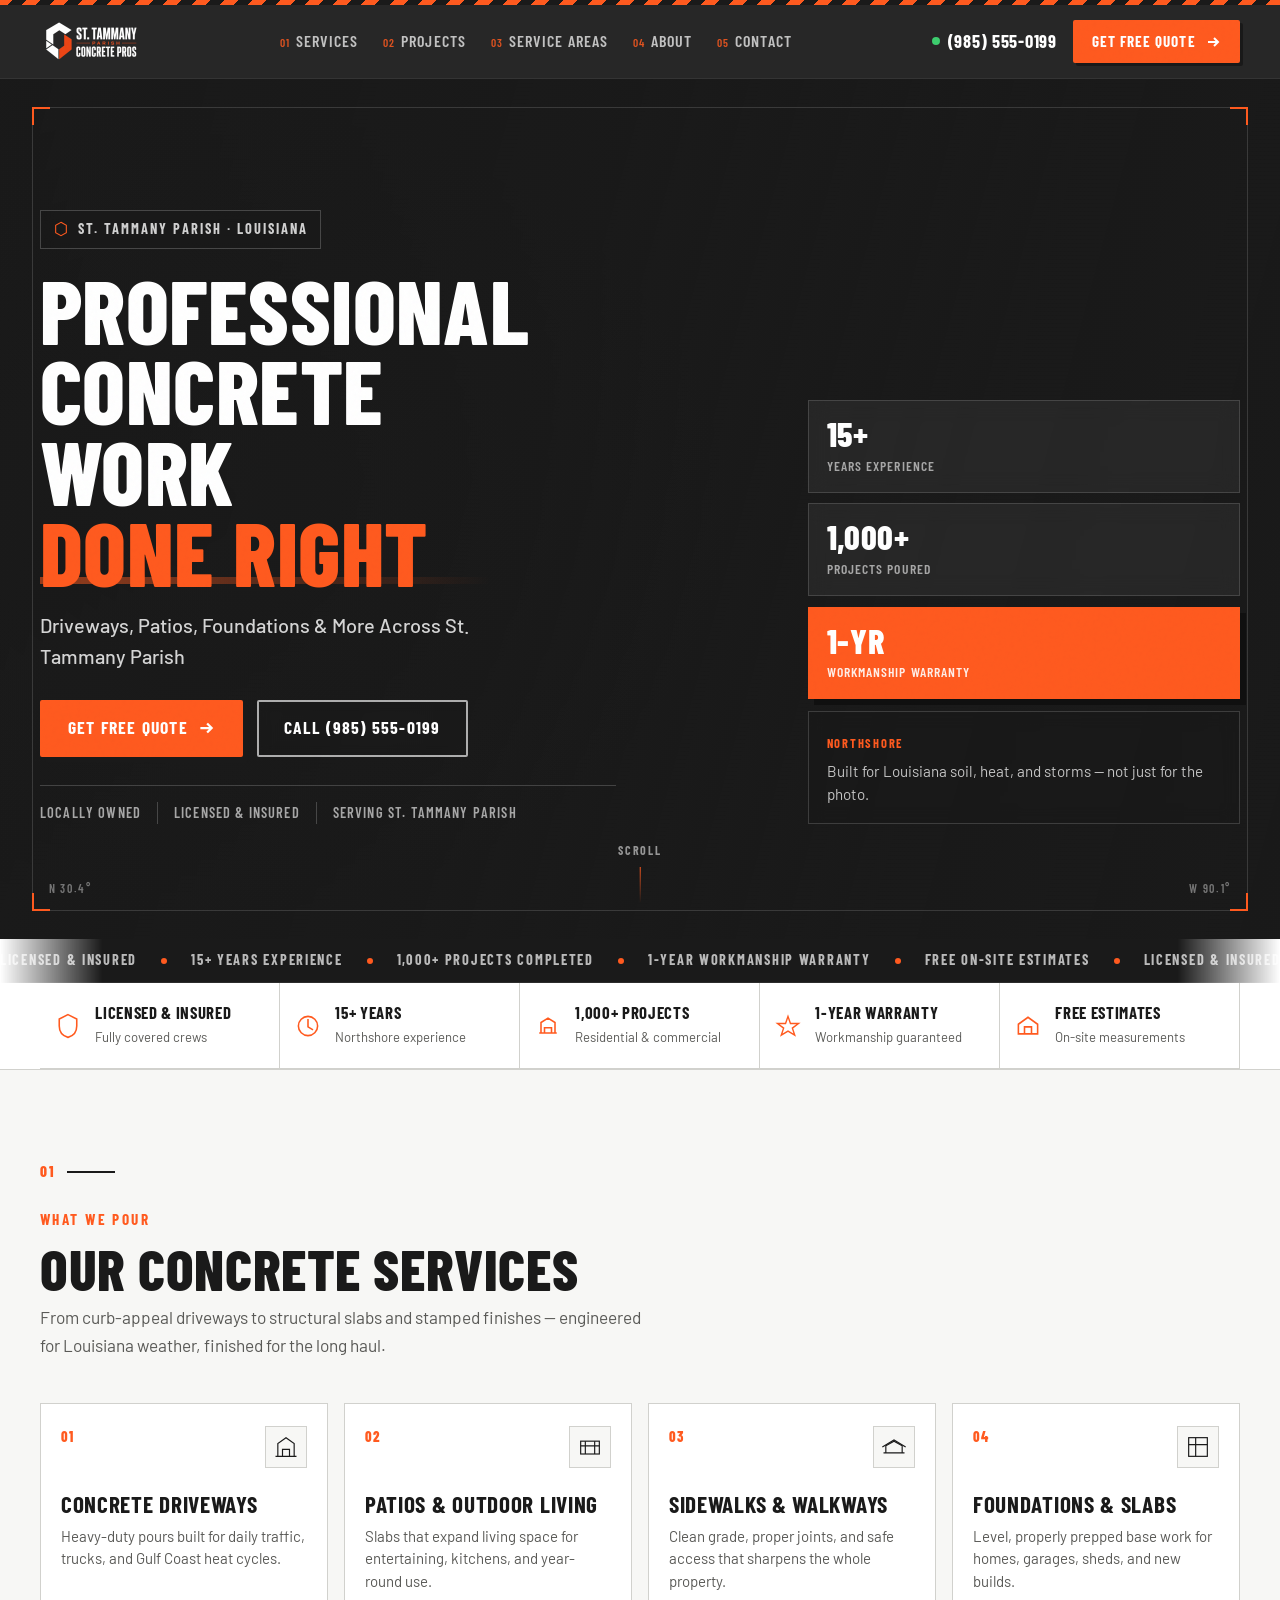
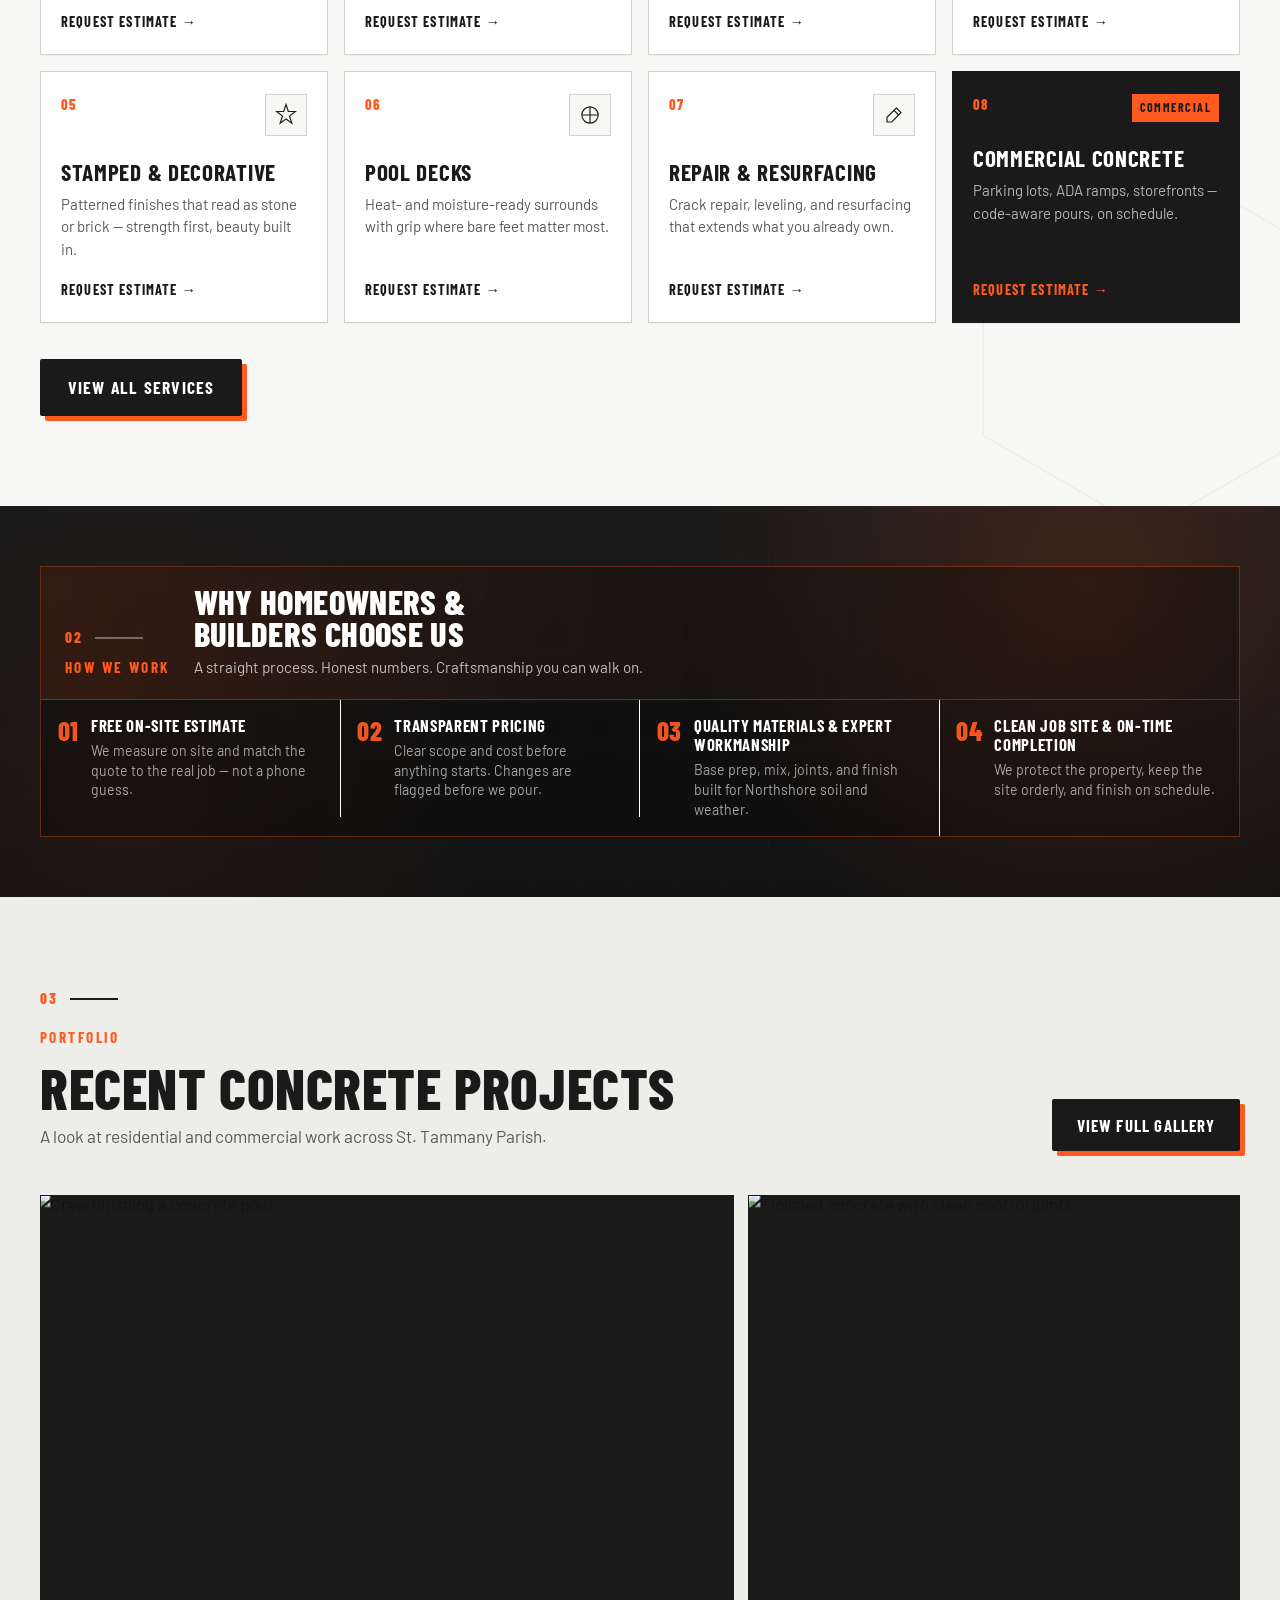
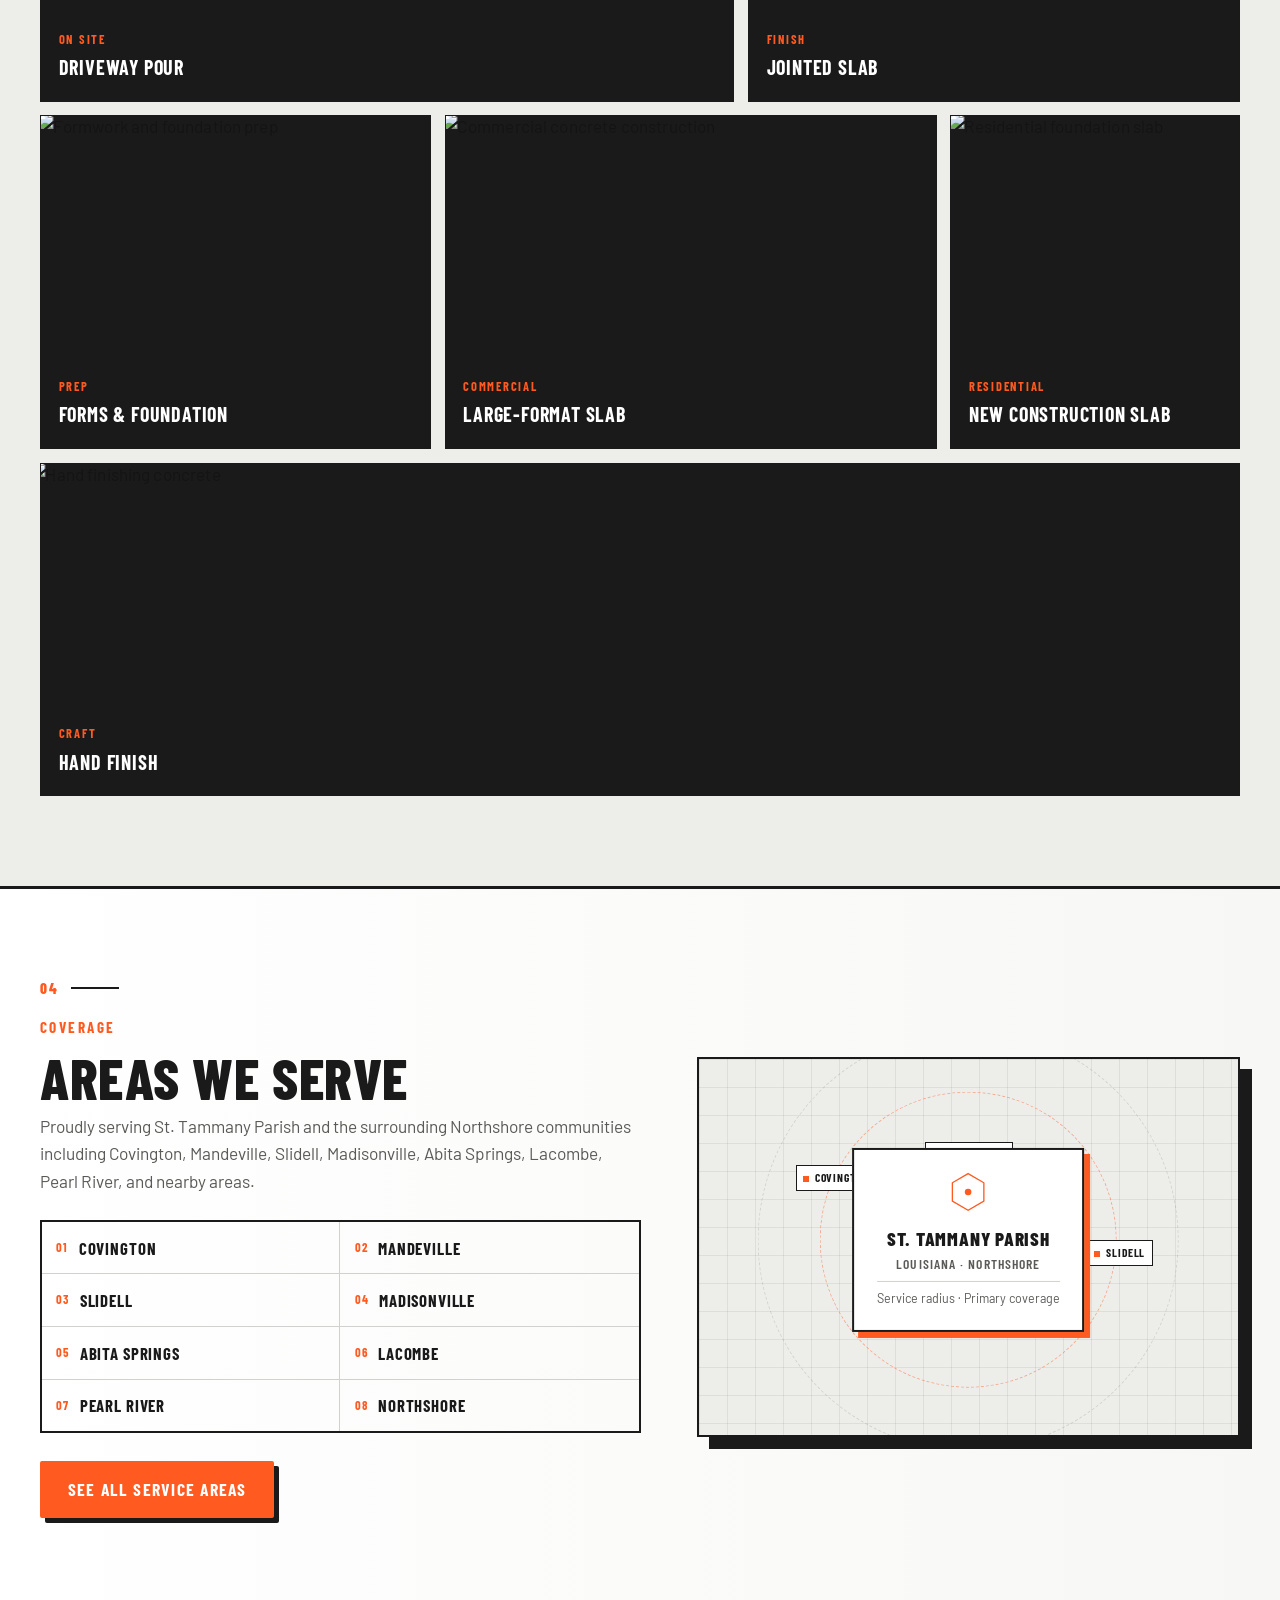
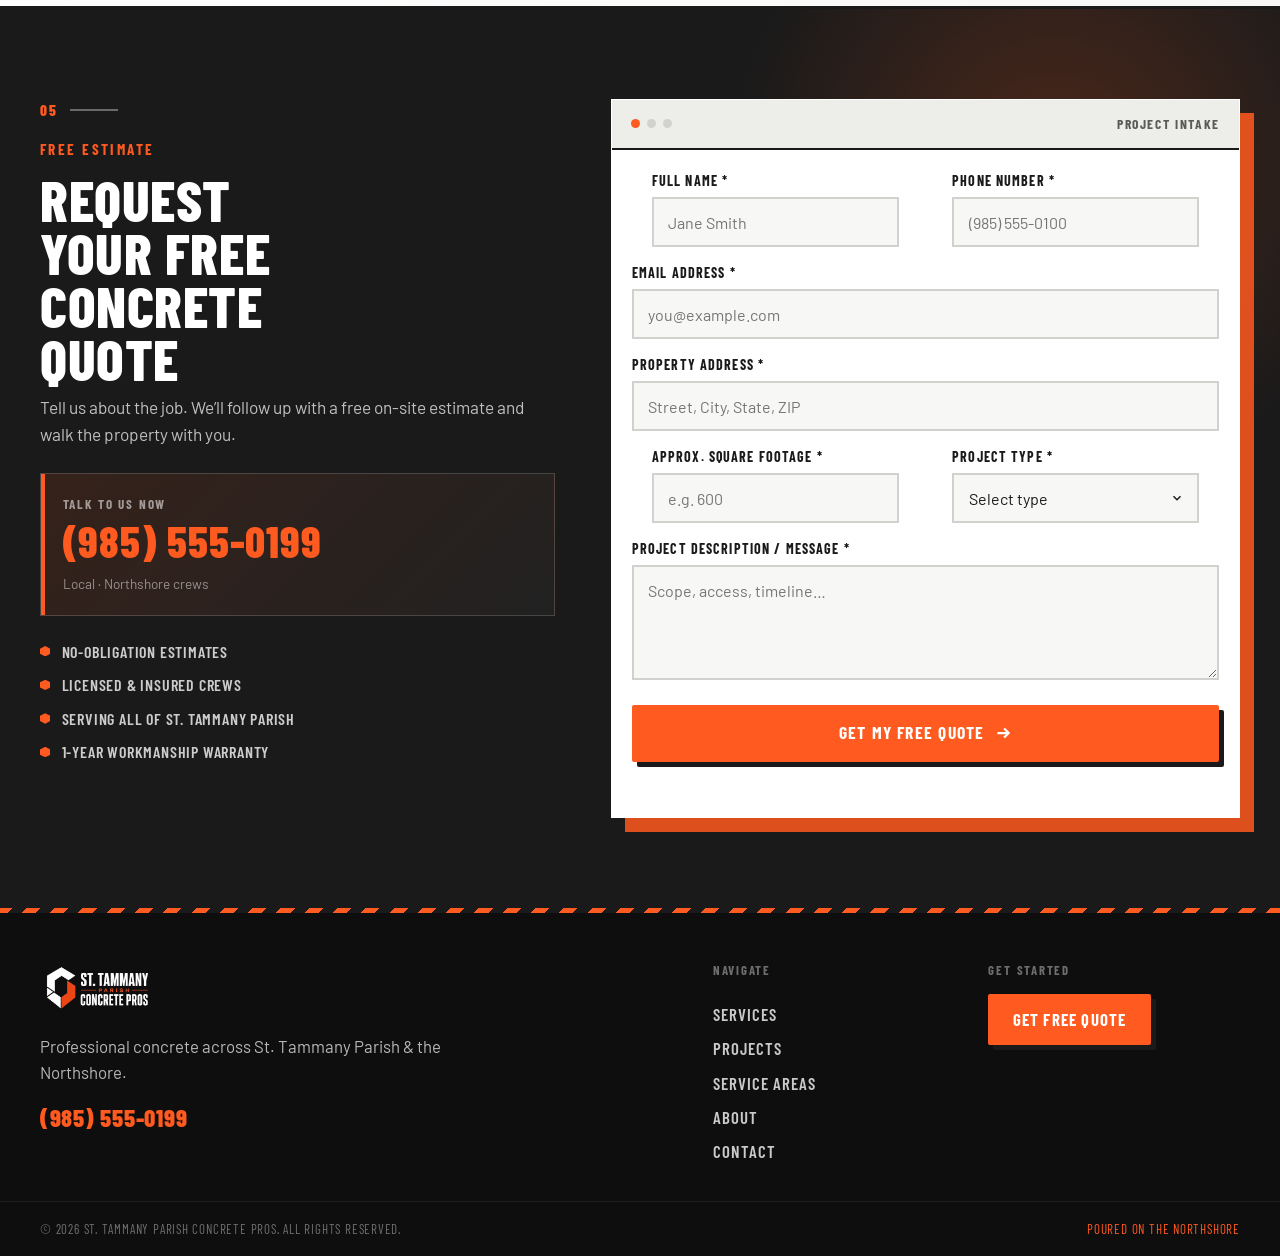
==== index.html @ 579135ff "Initial homepage for St. Tammany Parish Concrete Pros. Professional industrial contractor site with " ====
<!DOCTYPE html>
<html lang="en">
<head>
  <meta charset="UTF-8" />
  <meta name="viewport" content="width=device-width, initial-scale=1.0" />
  <meta name="description" content="St. Tammany Parish Concrete Pros — driveways, patios, foundations, stamped concrete & more across St. Tammany Parish and the Northshore." />
  <title>St. Tammany Parish Concrete Pros | Concrete Contractors</title>
  <link rel="icon" type="image/jpeg" href="assets/favicon.jpg" />
  <link rel="preconnect" href="https://fonts.googleapis.com" />
  <link rel="preconnect" href="https://fonts.gstatic.com" crossorigin />
  <link href="https://fonts.googleapis.com/css2?family=Barlow+Condensed:ital,wght@0,500;0,600;0,700;0,800;1,700&family=Barlow:ital,wght@0,400;0,500;0,600;0,700;1,400&display=swap" rel="stylesheet" />
  <link rel="stylesheet" href="css/styles.css" />
</head>
<body>
  <!-- grain + ambient -->
  <div class="noise" aria-hidden="true"></div>
  <div class="scroll-progress" id="scrollProgress" aria-hidden="true"></div>

  <header class="site-header" id="header">
    <div class="caution-bar" aria-hidden="true"></div>
    <div class="container header-inner">
      <a href="#top" class="logo" aria-label="St. Tammany Parish Concrete Pros — Home">
        <img src="assets/logo-header.png" alt="St. Tammany Parish Concrete Pros" class="logo-img" width="220" height="110" />
      </a>

      <nav class="nav-desktop" aria-label="Primary">
        <a href="#services"><i>01</i>Services</a>
        <a href="#projects"><i>02</i>Projects</a>
        <a href="#service-areas"><i>03</i>Service Areas</a>
        <a href="#about"><i>04</i>About</a>
        <a href="#quote"><i>05</i>Contact</a>
      </nav>

      <div class="header-cta">
        <a href="tel:+19855550199" class="header-phone">
          <span class="phone-ring" aria-hidden="true"></span>
          (985) 555-0199
        </a>
        <a href="#quote" class="btn btn-primary btn-header">
          <span>Get Free Quote</span>
          <svg width="16" height="16" viewBox="0 0 16 16" fill="none" aria-hidden="true"><path d="M3 8h10M9 4l4 4-4 4" stroke="currentColor" stroke-width="2"/></svg>
        </a>
      </div>

      <button class="nav-toggle" id="navToggle" aria-label="Open menu" aria-expanded="false" aria-controls="mobileNav">
        <span></span><span></span><span></span>
      </button>
    </div>

    <nav class="nav-mobile" id="mobileNav" aria-label="Mobile" hidden>
      <a href="#services"><i>01</i> Services</a>
      <a href="#projects"><i>02</i> Projects</a>
      <a href="#service-areas"><i>03</i> Service Areas</a>
      <a href="#about"><i>04</i> About</a>
      <a href="#quote"><i>05</i> Contact</a>
      <a href="tel:+19855550199" class="mobile-phone">(985) 555-0199</a>
      <a href="#quote" class="btn btn-primary">Get Free Quote</a>
    </nav>
  </header>

  <main id="top">
    <!-- ========== HERO ========== -->
    <section class="hero" id="hero">
      <div class="hero-bg" data-parallax>
        <video
          class="hero-video"
          autoplay
          muted
          loop
          playsinline
          preload="metadata"
          poster="https://images.unsplash.com/photo-1504307651254-35680f356dfd?auto=format&fit=crop&w=1600&q=70"
          aria-hidden="true"
        >
          <source src="resources/video/st-tammany-concrete-hero.mp4" type="video/mp4" />
        </video>
        <div class="hero-veil"></div>
        <div class="hero-scan" aria-hidden="true"></div>
      </div>

      <div class="hero-frame" aria-hidden="true">
        <span class="corner c-tl"></span>
        <span class="corner c-tr"></span>
        <span class="corner c-bl"></span>
        <span class="corner c-br"></span>
        <span class="coord coord-l">N 30.4°</span>
        <span class="coord coord-r">W 90.1°</span>
      </div>

      <div class="container hero-grid">
        <div class="hero-copy">
          <div class="hero-chip reveal">
            <svg class="hex-mini" viewBox="0 0 24 24" aria-hidden="true"><path d="M12 2l8 4.5v11L12 22l-8-4.5v-11L12 2z" fill="none" stroke="currentColor" stroke-width="1.6"/></svg>
            St. Tammany Parish · Louisiana
          </div>

          <h1 class="hero-title">
            <span class="line reveal" style="--d:0.05s">Professional</span>
            <span class="line reveal" style="--d:0.12s">Concrete Work</span>
            <span class="line accent reveal" style="--d:0.2s">Done Right</span>
          </h1>

          <p class="hero-sub reveal" style="--d:0.28s">
            Driveways, Patios, Foundations &amp; More Across St. Tammany Parish
          </p>

          <div class="hero-actions reveal" style="--d:0.34s">
            <a href="#quote" class="btn btn-primary btn-lg">
              <span>Get Free Quote</span>
              <svg width="18" height="18" viewBox="0 0 16 16" fill="none" aria-hidden="true"><path d="M3 8h10M9 4l4 4-4 4" stroke="currentColor" stroke-width="2"/></svg>
            </a>
            <a href="tel:+19855550199" class="btn btn-outline-light btn-lg">Call (985) 555-0199</a>
          </div>

          <ul class="hero-trust reveal" style="--d:0.4s">
            <li>Locally Owned</li>
            <li>Licensed &amp; Insured</li>
            <li>Serving St. Tammany Parish</li>
          </ul>
        </div>

        <aside class="hero-aside reveal" style="--d:0.25s">
          <div class="stat-stack">
            <div class="stat-card">
              <span class="stat-n" data-count="15">15+</span>
              <span class="stat-l">Years Experience</span>
            </div>
            <div class="stat-card">
              <span class="stat-n" data-count="1000">1,000+</span>
              <span class="stat-l">Projects Poured</span>
            </div>
            <div class="stat-card accent">
              <span class="stat-n">1-YR</span>
              <span class="stat-l">Workmanship Warranty</span>
            </div>
          </div>
          <div class="hero-plate">
            <span class="plate-tag">Northshore</span>
            <p>Built for Louisiana soil, heat, and storms — not just for the photo.</p>
          </div>
        </aside>
      </div>

      <a href="#services" class="hero-scroll" aria-label="Scroll to services">
        <span>Scroll</span>
        <i></i>
      </a>
    </section>

    <!-- ========== TRUST ========== -->
    <section class="trust-bar" aria-label="Trust signals">
      <div class="trust-marquee" aria-hidden="true">
        <div class="trust-track">
          <span>Licensed &amp; Insured</span>
          <span class="dot"></span>
          <span>15+ Years Experience</span>
          <span class="dot"></span>
          <span>1,000+ Projects Completed</span>
          <span class="dot"></span>
          <span>1-Year Workmanship Warranty</span>
          <span class="dot"></span>
          <span>Free On-Site Estimates</span>
          <span class="dot"></span>
          <span>Licensed &amp; Insured</span>
          <span class="dot"></span>
          <span>15+ Years Experience</span>
          <span class="dot"></span>
          <span>1,000+ Projects Completed</span>
          <span class="dot"></span>
          <span>1-Year Workmanship Warranty</span>
          <span class="dot"></span>
          <span>Free On-Site Estimates</span>
          <span class="dot"></span>
        </div>
      </div>
      <div class="container trust-grid">
        <div class="trust-cell">
          <svg viewBox="0 0 32 32" aria-hidden="true"><path d="M16 3l10 5v8c0 7-4.5 11.5-10 13C10.5 27.5 6 23 6 16V8l10-5z" fill="none" stroke="currentColor" stroke-width="1.8"/></svg>
          <div><b>Licensed &amp; Insured</b><span>Fully covered crews</span></div>
        </div>
        <div class="trust-cell">
          <svg viewBox="0 0 32 32" aria-hidden="true"><circle cx="16" cy="16" r="11" fill="none" stroke="currentColor" stroke-width="1.8"/><path d="M16 9v8l5 3" fill="none" stroke="currentColor" stroke-width="1.8" stroke-linecap="square"/></svg>
          <div><b>15+ Years</b><span>Northshore experience</span></div>
        </div>
        <div class="trust-cell">
          <svg viewBox="0 0 32 32" aria-hidden="true"><path d="M6 24h20M8 24V12l8-5 8 5v12M12 24v-6h8v6" fill="none" stroke="currentColor" stroke-width="1.8"/></svg>
          <div><b>1,000+ Projects</b><span>Residential &amp; commercial</span></div>
        </div>
        <div class="trust-cell">
          <svg viewBox="0 0 32 32" aria-hidden="true"><path d="M16 5l2.8 8.2H28l-7 5.2 2.7 8.1L16 21.8 8.3 26.5l2.7-8.1-7-5.2h9.2L16 5z" fill="none" stroke="currentColor" stroke-width="1.6"/></svg>
          <div><b>1-Year Warranty</b><span>Workmanship guaranteed</span></div>
        </div>
        <div class="trust-cell">
          <svg viewBox="0 0 32 32" aria-hidden="true"><path d="M5 14l11-8 11 8v11H5V14z" fill="none" stroke="currentColor" stroke-width="1.8"/><path d="M12 25v-8h8v8" fill="none" stroke="currentColor" stroke-width="1.8"/></svg>
          <div><b>Free Estimates</b><span>On-site measurements</span></div>
        </div>
      </div>
    </section>

    <!-- ========== SERVICES ========== -->
    <section class="section services" id="services">
      <div class="container">
        <div class="sec-head">
          <div class="sec-index" aria-hidden="true">
            <span>01</span>
            <i></i>
          </div>
          <div class="sec-head-copy">
            <p class="eyebrow">What we pour</p>
            <h2 class="display">Our Concrete Services</h2>
            <p class="lede">From curb-appeal driveways to structural slabs and stamped finishes — engineered for Louisiana weather, finished for the long haul.</p>
          </div>
        </div>

        <div class="services-stage">
          <article class="svc-card tilt" data-tilt>
            <div class="svc-face">
              <div class="svc-top">
                <span class="svc-no">01</span>
                <span class="svc-glyph" aria-hidden="true">
                  <svg viewBox="0 0 48 48"><path d="M6 40h36M10 40V18l14-10 14 10v22M18 40V28h12v12" fill="none" stroke="currentColor" stroke-width="2"/></svg>
                </span>
              </div>
              <h3>Concrete Driveways</h3>
              <p>Heavy-duty pours built for daily traffic, trucks, and Gulf Coast heat cycles.</p>
              <span class="svc-link">Request estimate →</span>
            </div>
          </article>

          <article class="svc-card tilt" data-tilt>
            <div class="svc-face">
              <div class="svc-top">
                <span class="svc-no">02</span>
                <span class="svc-glyph" aria-hidden="true">
                  <svg viewBox="0 0 48 48"><rect x="8" y="14" width="32" height="22" fill="none" stroke="currentColor" stroke-width="2"/><path d="M8 22h32M16 14v22M32 14v22" fill="none" stroke="currentColor" stroke-width="2"/></svg>
                </span>
              </div>
              <h3>Patios &amp; Outdoor Living</h3>
              <p>Slabs that expand living space for entertaining, kitchens, and year-round use.</p>
              <span class="svc-link">Request estimate →</span>
            </div>
          </article>

          <article class="svc-card tilt" data-tilt>
            <div class="svc-face">
              <div class="svc-top">
                <span class="svc-no">03</span>
                <span class="svc-glyph" aria-hidden="true">
                  <svg viewBox="0 0 48 48"><path d="M6 34h36M10 34V22l14-8 14 8v12" fill="none" stroke="currentColor" stroke-width="2"/><path d="M4 24l20-12 20 12" fill="none" stroke="currentColor" stroke-width="2"/></svg>
                </span>
              </div>
              <h3>Sidewalks &amp; Walkways</h3>
              <p>Clean grade, proper joints, and safe access that sharpens the whole property.</p>
              <span class="svc-link">Request estimate →</span>
            </div>
          </article>

          <article class="svc-card tilt" data-tilt>
            <div class="svc-face">
              <div class="svc-top">
                <span class="svc-no">04</span>
                <span class="svc-glyph" aria-hidden="true">
                  <svg viewBox="0 0 48 48"><rect x="8" y="8" width="32" height="32" fill="none" stroke="currentColor" stroke-width="2"/><path d="M8 20h32M20 8v32" fill="none" stroke="currentColor" stroke-width="2"/></svg>
                </span>
              </div>
              <h3>Foundations &amp; Slabs</h3>
              <p>Level, properly prepped base work for homes, garages, sheds, and new builds.</p>
              <span class="svc-link">Request estimate →</span>
            </div>
          </article>

          <article class="svc-card tilt" data-tilt>
            <div class="svc-face">
              <div class="svc-top">
                <span class="svc-no">05</span>
                <span class="svc-glyph" aria-hidden="true">
                  <svg viewBox="0 0 48 48"><path d="M24 6l4 12h12l-10 8 4 12-10-7-10 7 4-12-10-8h12l4-12z" fill="none" stroke="currentColor" stroke-width="2"/></svg>
                </span>
              </div>
              <h3>Stamped &amp; Decorative</h3>
              <p>Patterned finishes that read as stone or brick — strength first, beauty built in.</p>
              <span class="svc-link">Request estimate →</span>
            </div>
          </article>

          <article class="svc-card tilt" data-tilt>
            <div class="svc-face">
              <div class="svc-top">
                <span class="svc-no">06</span>
                <span class="svc-glyph" aria-hidden="true">
                  <svg viewBox="0 0 48 48"><circle cx="24" cy="24" r="14" fill="none" stroke="currentColor" stroke-width="2"/><path d="M24 10v28M10 24h28" fill="none" stroke="currentColor" stroke-width="2"/></svg>
                </span>
              </div>
              <h3>Pool Decks</h3>
              <p>Heat- and moisture-ready surrounds with grip where bare feet matter most.</p>
              <span class="svc-link">Request estimate →</span>
            </div>
          </article>

          <article class="svc-card tilt" data-tilt>
            <div class="svc-face">
              <div class="svc-top">
                <span class="svc-no">07</span>
                <span class="svc-glyph" aria-hidden="true">
                  <svg viewBox="0 0 48 48"><path d="M28 12l8 8-16 16H12V28L28 12z" fill="none" stroke="currentColor" stroke-width="2"/><path d="M24 16l8 8" fill="none" stroke="currentColor" stroke-width="2"/></svg>
                </span>
              </div>
              <h3>Repair &amp; Resurfacing</h3>
              <p>Crack repair, leveling, and resurfacing that extends what you already own.</p>
              <span class="svc-link">Request estimate →</span>
            </div>
          </article>

          <article class="svc-card tilt featured" data-tilt>
            <div class="svc-face">
              <div class="svc-top">
                <span class="svc-no">08</span>
                <span class="svc-badge">Commercial</span>
              </div>
              <h3>Commercial Concrete</h3>
              <p>Parking lots, ADA ramps, storefronts — code-aware pours, on schedule.</p>
              <span class="svc-link">Request estimate →</span>
            </div>
          </article>
        </div>

        <div class="sec-cta">
          <a href="#quote" class="btn btn-dark btn-lg">View All Services</a>
        </div>
      </div>

      <div class="services-deco" aria-hidden="true">
        <svg class="hex-field" viewBox="0 0 200 200"><path d="M100 10l78 45v90l-78 45-78-45V55L100 10z" fill="none" stroke="currentColor" stroke-width="0.6"/></svg>
      </div>
    </section>

    <!-- ========== PROCESS ========== -->
    <section class="section process" id="about">
      <div class="process-bg" aria-hidden="true"></div>
      <div class="container">
        <div class="process-board">
          <header class="process-heading">
            <div class="process-heading-meta">
              <span class="sec-index on-dark" aria-hidden="true"><span>02</span><i></i></span>
              <p class="eyebrow">How we work</p>
            </div>
            <div class="process-heading-copy">
              <h2 class="display">Why Homeowners &amp; Builders Choose Us</h2>
              <p class="lede on-dark">A straight process. Honest numbers. Craftsmanship you can walk on.</p>
            </div>
          </header>

          <div class="process-stage">
            <article class="step depth" data-step="01">
              <div class="step-panel">
                <span class="step-no">01</span>
                <div class="step-body">
                  <h3>Free On-Site Estimate</h3>
                  <p>We measure on site and match the quote to the real job — not a phone guess.</p>
                </div>
              </div>
            </article>

            <article class="step depth" data-step="02">
              <div class="step-panel">
                <span class="step-no">02</span>
                <div class="step-body">
                  <h3>Transparent Pricing</h3>
                  <p>Clear scope and cost before anything starts. Changes are flagged before we pour.</p>
                </div>
              </div>
            </article>

            <article class="step depth" data-step="03">
              <div class="step-panel">
                <span class="step-no">03</span>
                <div class="step-body">
                  <h3>Quality Materials &amp; Expert Workmanship</h3>
                  <p>Base prep, mix, joints, and finish built for Northshore soil and weather.</p>
                </div>
              </div>
            </article>

            <article class="step depth" data-step="04">
              <div class="step-panel">
                <span class="step-no">04</span>
                <div class="step-body">
                  <h3>Clean Job Site &amp; On-Time Completion</h3>
                  <p>We protect the property, keep the site orderly, and finish on schedule.</p>
                </div>
              </div>
            </article>
          </div>
        </div>
      </div>
    </section>

    <!-- ========== PROJECTS ========== -->
    <section class="section projects" id="projects">
      <div class="container">
        <div class="sec-head split">
          <div class="sec-head-left">
            <div class="sec-index" aria-hidden="true">
              <span>03</span>
              <i></i>
            </div>
            <div class="sec-head-copy">
              <p class="eyebrow">Portfolio</p>
              <h2 class="display">Recent Concrete Projects</h2>
              <p class="lede">A look at residential and commercial work across St. Tammany Parish.</p>
            </div>
          </div>
          <a href="#quote" class="btn btn-dark">View Full Gallery</a>
        </div>

        <div class="mosaic">
          <figure class="shot shot-a reveal-shot">
            <img src="https://images.unsplash.com/photo-1504307651254-35680f356dfd?auto=format&fit=crop&w=1200&q=80" alt="Crew finishing a concrete pour" width="1200" height="900" loading="lazy" />
            <figcaption>
              <span class="shot-tag">On site</span>
              <strong>Driveway pour</strong>
            </figcaption>
            <span class="shot-frame" aria-hidden="true"></span>
          </figure>

          <figure class="shot shot-b reveal-shot">
            <img src="https://images.unsplash.com/photo-1621905251189-08b45d6a269e?auto=format&fit=crop&w=900&q=80" alt="Finished concrete with clean control joints" width="900" height="1100" loading="lazy" />
            <figcaption>
              <span class="shot-tag">Finish</span>
              <strong>Jointed slab</strong>
            </figcaption>
            <span class="shot-frame" aria-hidden="true"></span>
          </figure>

          <figure class="shot shot-c reveal-shot">
            <img src="https://images.unsplash.com/photo-1581094794329-c8112a89af12?auto=format&fit=crop&w=900&q=80" alt="Formwork and foundation prep" width="900" height="700" loading="lazy" />
            <figcaption>
              <span class="shot-tag">Prep</span>
              <strong>Forms &amp; foundation</strong>
            </figcaption>
            <span class="shot-frame" aria-hidden="true"></span>
          </figure>

          <figure class="shot shot-d reveal-shot">
            <img src="https://images.unsplash.com/photo-1541888946425-d81bb19240f5?auto=format&fit=crop&w=1200&q=80" alt="Commercial concrete construction" width="1200" height="800" loading="lazy" />
            <figcaption>
              <span class="shot-tag">Commercial</span>
              <strong>Large-format slab</strong>
            </figcaption>
            <span class="shot-frame" aria-hidden="true"></span>
          </figure>

          <figure class="shot shot-e reveal-shot">
            <img src="https://images.unsplash.com/photo-1503387762-592deb58ef4e?auto=format&fit=crop&w=900&q=80" alt="Residential foundation slab" width="900" height="700" loading="lazy" />
            <figcaption>
              <span class="shot-tag">Residential</span>
              <strong>New construction slab</strong>
            </figcaption>
            <span class="shot-frame" aria-hidden="true"></span>
          </figure>

          <figure class="shot shot-f reveal-shot">
            <img src="https://images.unsplash.com/photo-1589939705384-5185137a7f0f?auto=format&fit=crop&w=900&q=80" alt="Hand finishing concrete" width="900" height="700" loading="lazy" />
            <figcaption>
              <span class="shot-tag">Craft</span>
              <strong>Hand finish</strong>
            </figcaption>
            <span class="shot-frame" aria-hidden="true"></span>
          </figure>
        </div>
      </div>
    </section>

    <!-- ========== AREAS ========== -->
    <section class="section service-areas" id="service-areas">
      <div class="areas-shell">
        <div class="container areas-layout">
          <div class="areas-copy">
            <div class="sec-index" aria-hidden="true">
              <span>04</span>
              <i></i>
            </div>
            <p class="eyebrow">Coverage</p>
            <h2 class="display">Areas We Serve</h2>
            <p class="lede">
              Proudly serving St. Tammany Parish and the surrounding Northshore communities including
              Covington, Mandeville, Slidell, Madisonville, Abita Springs, Lacombe, Pearl River, and nearby areas.
            </p>

            <ul class="city-grid">
              <li><span>01</span>Covington</li>
              <li><span>02</span>Mandeville</li>
              <li><span>03</span>Slidell</li>
              <li><span>04</span>Madisonville</li>
              <li><span>05</span>Abita Springs</li>
              <li><span>06</span>Lacombe</li>
              <li><span>07</span>Pearl River</li>
              <li><span>08</span>Northshore</li>
            </ul>

            <a href="#quote" class="btn btn-primary btn-lg">See All Service Areas</a>
          </div>

          <div class="areas-map" role="img" aria-label="Map placeholder for St. Tammany Parish service area">
            <div class="map-plate">
              <div class="map-gridlines" aria-hidden="true"></div>
              <div class="map-ring" aria-hidden="true"></div>
              <div class="map-ring r2" aria-hidden="true"></div>
              <div class="map-core">
                <svg class="map-hex" viewBox="0 0 64 64" aria-hidden="true">
                  <path d="M32 4l24 14v28L32 60 8 46V18L32 4z" fill="none" stroke="currentColor" stroke-width="2"/>
                  <circle cx="32" cy="32" r="5" fill="currentColor"/>
                </svg>
                <p class="map-title">St. Tammany Parish</p>
                <p class="map-sub">Louisiana · Northshore</p>
                <p class="map-meta">Service radius · Primary coverage</p>
              </div>
              <div class="map-tags" aria-hidden="true">
                <span style="--x:18%;--y:28%">Covington</span>
                <span style="--x:42%;--y:22%">Mandeville</span>
                <span style="--x:72%;--y:48%">Slidell</span>
                <span style="--x:30%;--y:62%">Madisonville</span>
              </div>
            </div>
          </div>
        </div>
      </div>
    </section>

    <!-- ========== QUOTE ========== -->
    <section class="section quote" id="quote" aria-labelledby="quote-heading">
      <div class="quote-glow" aria-hidden="true"></div>
      <div class="container quote-layout">
        <div class="quote-copy">
          <div class="sec-index on-dark" aria-hidden="true">
            <span>05</span>
            <i></i>
          </div>
          <p class="eyebrow">Free estimate</p>
          <h2 class="display" id="quote-heading">Request Your Free Concrete Quote</h2>
          <p class="lede on-dark">Tell us about the job. We’ll follow up with a free on-site estimate and walk the property with you.</p>

          <a href="tel:+19855550199" class="call-slab">
            <span class="call-label">Talk to us now</span>
            <span class="call-num">(985) 555-0199</span>
            <span class="call-hint">Local · Northshore crews</span>
          </a>

          <ul class="check-list">
            <li>No-obligation estimates</li>
            <li>Licensed &amp; insured crews</li>
            <li>Serving all of St. Tammany Parish</li>
            <li>1-year workmanship warranty</li>
          </ul>
        </div>

        <form class="quote-form tilt" id="quoteForm" data-tilt novalidate>
          <div class="form-chrome">
            <span class="chrome-dot"></span>
            <span class="chrome-dot"></span>
            <span class="chrome-dot"></span>
            <span class="chrome-title">Project intake</span>
          </div>

          <div class="fields-2">
            <label class="field">
              <span>Full Name *</span>
              <input type="text" name="fullName" id="fullName" autocomplete="name" required placeholder="Jane Smith" />
            </label>
            <label class="field">
              <span>Phone Number *</span>
              <input type="tel" name="phone" id="phone" autocomplete="tel" required placeholder="(985) 555-0100" />
            </label>
          </div>

          <label class="field">
            <span>Email Address *</span>
            <input type="email" name="email" id="email" autocomplete="email" required placeholder="you@example.com" />
          </label>

          <label class="field">
            <span>Property Address *</span>
            <input type="text" name="address" id="address" autocomplete="street-address" required placeholder="Street, City, State, ZIP" />
          </label>

          <div class="fields-2">
            <label class="field">
              <span>Approx. Square Footage *</span>
              <input type="text" name="sqft" id="sqft" required placeholder="e.g. 600" inputmode="numeric" />
            </label>
            <label class="field">
              <span>Project Type *</span>
              <select name="projectType" id="projectType" required>
                <option value="" disabled selected>Select type</option>
                <option value="driveway">Driveway</option>
                <option value="patio">Patio</option>
                <option value="sidewalk">Sidewalk</option>
                <option value="foundation">Foundation</option>
                <option value="pool-deck">Pool Deck</option>
                <option value="repair">Repair</option>
                <option value="commercial">Commercial</option>
                <option value="other">Other</option>
              </select>
            </label>
          </div>

          <label class="field">
            <span>Project Description / Message *</span>
            <textarea name="message" id="message" rows="4" required placeholder="Scope, access, timeline…"></textarea>
          </label>

          <button type="submit" class="btn btn-primary btn-lg btn-block">
            <span>Get My Free Quote</span>
            <svg width="18" height="18" viewBox="0 0 16 16" fill="none" aria-hidden="true"><path d="M3 8h10M9 4l4 4-4 4" stroke="currentColor" stroke-width="2"/></svg>
          </button>
          <p class="form-note" id="formStatus" role="status" aria-live="polite"></p>
        </form>
      </div>
    </section>
  </main>

  <footer class="site-footer">
    <div class="caution-bar" aria-hidden="true"></div>
    <div class="container footer-grid">
      <div class="footer-brand">
        <img src="assets/logo-header.png" alt="St. Tammany Parish Concrete Pros" class="footer-logo" width="200" height="100" />
        <p>Professional concrete across St. Tammany Parish &amp; the Northshore.</p>
        <a href="tel:+19855550199" class="footer-phone">(985) 555-0199</a>
      </div>
      <div class="footer-cols">
        <nav aria-label="Footer">
          <p class="footer-label">Navigate</p>
          <a href="#services">Services</a>
          <a href="#projects">Projects</a>
          <a href="#service-areas">Service Areas</a>
          <a href="#about">About</a>
          <a href="#quote">Contact</a>
        </nav>
        <div>
          <p class="footer-label">Get started</p>
          <a href="#quote" class="btn btn-primary">Get Free Quote</a>
        </div>
      </div>
    </div>
    <div class="footer-bottom">
      <div class="container footer-bottom-inner">
        <p>&copy; <span id="year"></span> St. Tammany Parish Concrete Pros. All rights reserved.</p>
        <p class="footer-stamp">Poured on the Northshore</p>
      </div>
    </div>
  </footer>

  <script src="js/main.js"></script>
</body>
</html>
---- css/styles.css ----
/* ==========================================================================
   St. Tammany Parish Concrete Pros — Design system
   Industrial craft · editorial layout · controlled depth
   Palette locked
   ========================================================================== */

:root {
  --ink: #1a1a1a;
  --accent: #ff5a1f;
  --accent-2: #ff7a45;
  --accent-deep: #d94812;
  --bg: #f7f7f5;
  --bg-2: #ededea;
  --mute: #5a5a57;
  --white: #ffffff;
  --line: #d1d1cd;
  --header-h: 78px;
  --font: "Barlow", system-ui, sans-serif;
  --display: "Barlow Condensed", "Arial Narrow", sans-serif;
  --max: 1200px;
  --ease: cubic-bezier(0.22, 1, 0.36, 1);
  --ease-out: cubic-bezier(0.16, 1, 0.3, 1);
}

*,
*::before,
*::after {
  box-sizing: border-box;
}

html {
  scroll-behavior: smooth;
  scroll-padding-top: calc(var(--header-h) + 12px);
}

body {
  margin: 0;
  font-family: var(--font);
  font-size: 1.05rem;
  line-height: 1.55;
  color: var(--ink);
  background: var(--bg);
  -webkit-font-smoothing: antialiased;
  overflow-x: hidden;
}

img {
  max-width: 100%;
  height: auto;
  display: block;
}

a {
  color: inherit;
  text-decoration: none;
}

ul,
ol {
  margin: 0;
  padding: 0;
  list-style: none;
}

p {
  margin: 0 0 1em;
}

p:last-child {
  margin-bottom: 0;
}

.container {
  width: min(100% - 2rem, var(--max));
  margin-inline: auto;
}

/* —— Ambient —— */
.noise {
  pointer-events: none;
  position: fixed;
  inset: 0;
  z-index: 9998;
  opacity: 0.035;
  mix-blend-mode: multiply;
  background-image: url("data:image/svg+xml,%3Csvg viewBox='0 0 256 256' xmlns='http://www.w3.org/2000/svg'%3E%3Cfilter id='n'%3E%3CfeTurbulence type='fractalNoise' baseFrequency='0.85' numOctaves='4' stitchTiles='stitch'/%3E%3C/filter%3E%3Crect width='100%25' height='100%25' filter='url(%23n)'/%3E%3C/svg%3E");
}

.scroll-progress {
  position: fixed;
  top: 0;
  left: 0;
  height: 3px;
  width: 0%;
  z-index: 10001;
  background: linear-gradient(90deg, var(--accent), var(--accent-2));
  box-shadow: 0 0 12px rgba(255, 90, 31, 0.55);
  pointer-events: none;
}

.caution-bar {
  height: 5px;
  background: repeating-linear-gradient(
    -45deg,
    var(--accent) 0 10px,
    var(--ink) 10px 20px
  );
}

/* —— Type —— */
.display {
  font-family: var(--display);
  font-weight: 800;
  font-size: clamp(2.35rem, 5vw, 3.6rem);
  line-height: 0.92;
  letter-spacing: 0.01em;
  text-transform: uppercase;
  margin: 0 0 0.55rem;
}

.eyebrow {
  font-family: var(--display);
  font-weight: 700;
  font-size: 0.95rem;
  letter-spacing: 0.16em;
  text-transform: uppercase;
  color: var(--accent);
  margin: 0 0 0.7rem;
}

.lede {
  color: var(--mute);
  font-size: 1.08rem;
  max-width: 38rem;
  line-height: 1.6;
}

.lede.on-dark {
  color: rgba(255, 255, 255, 0.72);
}

.sec-index {
  display: flex;
  align-items: center;
  gap: 0.75rem;
  margin-bottom: 1rem;
}

.sec-index span {
  font-family: var(--display);
  font-weight: 800;
  font-size: 0.95rem;
  letter-spacing: 0.12em;
  color: var(--accent);
}

.sec-index i {
  display: block;
  width: 48px;
  height: 2px;
  background: var(--ink);
}

.sec-index.on-dark i {
  background: rgba(255, 255, 255, 0.35);
}

.sec-head {
  display: grid;
  gap: 0.5rem;
  margin-bottom: 2.75rem;
  max-width: 46rem;
}

.sec-head.split {
  max-width: none;
  align-items: end;
  gap: 1.5rem;
}

.sec-head.light .display,
.sec-head.light .lede {
  color: var(--white);
}

.sec-head.light .sec-index i {
  background: rgba(255, 255, 255, 0.35);
}

.sec-head.light .lede {
  color: rgba(255, 255, 255, 0.7);
}

@media (min-width: 800px) {
  .sec-head.split {
    grid-template-columns: 1fr auto;
  }
}

.sec-cta {
  margin-top: 2.25rem;
  display: flex;
  justify-content: flex-start;
}

.section {
  position: relative;
  padding: clamp(3.75rem, 7vw, 6rem) 0;
}

/* —— Buttons —— */
.btn {
  display: inline-flex;
  align-items: center;
  justify-content: center;
  gap: 0.6rem;
  font-family: var(--display);
  font-weight: 700;
  font-size: 1.05rem;
  letter-spacing: 0.07em;
  text-transform: uppercase;
  border: 2px solid transparent;
  border-radius: 2px;
  padding: 0.95rem 1.4rem;
  cursor: pointer;
  line-height: 1;
  transition: transform 0.2s var(--ease), box-shadow 0.2s var(--ease),
    background 0.15s ease, color 0.15s ease, border-color 0.15s ease;
  position: relative;
}

.btn:focus-visible {
  outline: 3px solid var(--accent);
  outline-offset: 3px;
}

.btn-primary {
  background: var(--accent);
  color: var(--white);
  border-color: var(--accent);
  box-shadow: 5px 5px 0 var(--ink);
}

.btn-primary:hover {
  background: var(--accent-deep);
  border-color: var(--accent-deep);
  transform: translate(-2px, -2px);
  box-shadow: 7px 7px 0 var(--ink);
}

.btn-dark {
  background: var(--ink);
  color: var(--white);
  border-color: var(--ink);
  box-shadow: 5px 5px 0 var(--accent);
}

.btn-dark:hover {
  transform: translate(-2px, -2px);
  box-shadow: 7px 7px 0 var(--accent);
}

.btn-outline-light {
  background: transparent;
  color: var(--white);
  border-color: rgba(255, 255, 255, 0.65);
  backdrop-filter: blur(6px);
}

.btn-outline-light:hover {
  background: rgba(255, 255, 255, 0.1);
  border-color: var(--white);
}

.btn-lg {
  padding: 1.1rem 1.6rem;
  font-size: 1.1rem;
}

.btn-block {
  width: 100%;
}

.btn-header {
  padding: 0.72rem 1.05rem;
  font-size: 0.95rem;
  box-shadow: 3px 3px 0 rgba(0, 0, 0, 0.35);
}

/* —— HEADER —— */
.site-header {
  position: sticky;
  top: 0;
  z-index: 1000;
  background: rgba(26, 26, 26, 0.94);
  backdrop-filter: blur(12px) saturate(1.2);
  border-bottom: 1px solid rgba(255, 255, 255, 0.06);
}

.header-inner {
  display: flex;
  align-items: center;
  justify-content: space-between;
  height: calc(var(--header-h) - 5px);
  gap: 1rem;
}

.logo-img {
  height: 50px;
  width: auto;
  object-fit: contain;
}

.nav-desktop {
  display: none;
  align-items: center;
  gap: 0.15rem;
}

.nav-desktop a {
  display: inline-flex;
  align-items: baseline;
  gap: 0.35rem;
  font-family: var(--display);
  font-weight: 600;
  font-size: 1rem;
  letter-spacing: 0.07em;
  text-transform: uppercase;
  color: rgba(255, 255, 255, 0.72);
  padding: 0.45rem 0.7rem;
  position: relative;
}

.nav-desktop a i {
  font-style: normal;
  font-size: 0.72rem;
  color: var(--accent);
  opacity: 0.85;
}

.nav-desktop a::after {
  content: "";
  position: absolute;
  left: 0.7rem;
  right: 0.7rem;
  bottom: 0.15rem;
  height: 2px;
  background: var(--accent);
  transform: scaleX(0);
  transform-origin: left;
  transition: transform 0.25s var(--ease);
}

.nav-desktop a:hover {
  color: var(--white);
}

.nav-desktop a:hover::after {
  transform: scaleX(1);
}

.header-cta {
  display: none;
  align-items: center;
  gap: 1rem;
}

.header-phone {
  display: inline-flex;
  align-items: center;
  gap: 0.5rem;
  font-family: var(--display);
  font-weight: 700;
  font-size: 1.15rem;
  letter-spacing: 0.04em;
  color: var(--white);
}

.header-phone:hover {
  color: var(--accent);
}

.phone-ring {
  width: 8px;
  height: 8px;
  border-radius: 50%;
  background: #3dce6e;
  box-shadow: 0 0 0 0 rgba(61, 206, 110, 0.6);
  animation: pulse 2s infinite;
}

@keyframes pulse {
  0% {
    box-shadow: 0 0 0 0 rgba(61, 206, 110, 0.55);
  }
  70% {
    box-shadow: 0 0 0 8px rgba(61, 206, 110, 0);
  }
  100% {
    box-shadow: 0 0 0 0 rgba(61, 206, 110, 0);
  }
}

.nav-toggle {
  width: 46px;
  height: 46px;
  display: flex;
  flex-direction: column;
  justify-content: center;
  gap: 5px;
  padding: 11px;
  background: transparent;
  border: 2px solid rgba(255, 255, 255, 0.3);
  cursor: pointer;
}

.nav-toggle span {
  display: block;
  height: 2px;
  background: var(--white);
  transition: transform 0.25s var(--ease), opacity 0.2s;
}

.nav-toggle[aria-expanded="true"] span:nth-child(1) {
  transform: translateY(7px) rotate(45deg);
}
.nav-toggle[aria-expanded="true"] span:nth-child(2) {
  opacity: 0;
}
.nav-toggle[aria-expanded="true"] span:nth-child(3) {
  transform: translateY(-7px) rotate(-45deg);
}

.nav-mobile {
  display: flex;
  flex-direction: column;
  gap: 0.1rem;
  padding: 0.5rem 1rem 1.35rem;
  background: var(--ink);
  border-top: 1px solid rgba(255, 255, 255, 0.08);
}

.nav-mobile[hidden] {
  display: none;
}

.nav-mobile a {
  font-family: var(--display);
  font-weight: 600;
  letter-spacing: 0.08em;
  text-transform: uppercase;
  color: rgba(255, 255, 255, 0.9);
  padding: 0.8rem 0.35rem;
  border-bottom: 1px solid rgba(255, 255, 255, 0.07);
}

.nav-mobile a i {
  font-style: normal;
  color: var(--accent);
  margin-right: 0.35rem;
  font-size: 0.8rem;
}

.nav-mobile .mobile-phone {
  color: var(--accent);
  border: 0;
  margin-top: 0.4rem;
}

.nav-mobile .btn {
  margin-top: 0.65rem;
}

@media (min-width: 980px) {
  .nav-desktop {
    display: flex;
  }
  .header-cta {
    display: flex;
  }
  .nav-toggle {
    display: none;
  }
  .nav-mobile {
    display: none !important;
  }
}

/* —— HERO —— */
.hero {
  position: relative;
  min-height: min(100vh, 860px);
  display: flex;
  align-items: center;
  color: var(--white);
  background: var(--ink);
  overflow: hidden;
  isolation: isolate;
}

.hero-bg {
  position: absolute;
  inset: 0;
  z-index: 0;
  overflow: hidden;
}

.hero-bg img,
.hero-bg .hero-video {
  width: 100%;
  height: 115%;
  object-fit: cover;
  object-position: center center;
  will-change: transform;
  filter: contrast(1.06) saturate(0.9) brightness(0.68);
}

.hero-bg .hero-video {
  position: absolute;
  inset: 0;
  height: 115%;
  min-width: 100%;
  min-height: 100%;
  pointer-events: none;
}

.hero-veil {
  position: absolute;
  inset: 0;
  background:
    radial-gradient(ellipse 70% 80% at 15% 50%, rgba(26, 26, 26, 0.55) 0%, transparent 60%),
    linear-gradient(
      105deg,
      rgba(26, 26, 26, 0.94) 0%,
      rgba(26, 26, 26, 0.78) 42%,
      rgba(26, 26, 26, 0.45) 72%,
      rgba(26, 26, 26, 0.55) 100%
    );
}

.hero-scan {
  position: absolute;
  inset: 0;
  background: repeating-linear-gradient(
    0deg,
    transparent,
    transparent 3px,
    rgba(0, 0, 0, 0.04) 3px,
    rgba(0, 0, 0, 0.04) 4px
  );
  opacity: 0.5;
  pointer-events: none;
}

.hero-frame {
  position: absolute;
  inset: 1.25rem;
  border: 1px solid rgba(255, 255, 255, 0.14);
  z-index: 1;
  pointer-events: none;
}

@media (min-width: 900px) {
  .hero-frame {
    inset: 1.75rem 2rem;
  }
}

.corner {
  position: absolute;
  width: 18px;
  height: 18px;
  border: 2px solid var(--accent);
}

.c-tl {
  top: -1px;
  left: -1px;
  border-right: 0;
  border-bottom: 0;
}
.c-tr {
  top: -1px;
  right: -1px;
  border-left: 0;
  border-bottom: 0;
}
.c-bl {
  bottom: -1px;
  left: -1px;
  border-right: 0;
  border-top: 0;
}
.c-br {
  bottom: -1px;
  right: -1px;
  border-left: 0;
  border-top: 0;
}

.coord {
  position: absolute;
  font-family: var(--display);
  font-size: 0.75rem;
  font-weight: 600;
  letter-spacing: 0.14em;
  text-transform: uppercase;
  color: rgba(255, 255, 255, 0.4);
}

.coord-l {
  left: 1rem;
  bottom: 0.75rem;
}
.coord-r {
  right: 1rem;
  bottom: 0.75rem;
}

.hero-grid {
  position: relative;
  z-index: 2;
  display: grid;
  gap: 2.5rem;
  padding: 5.5rem 0 5rem;
  width: min(100% - 2rem, var(--max));
}

@media (min-width: 980px) {
  .hero-grid {
    grid-template-columns: 1.25fr 0.75fr;
    gap: 3rem;
    align-items: end;
    padding: 6.5rem 0 5.5rem;
  }
}

.hero-chip {
  display: inline-flex;
  align-items: center;
  gap: 0.55rem;
  font-family: var(--display);
  font-weight: 700;
  font-size: 0.9rem;
  letter-spacing: 0.14em;
  text-transform: uppercase;
  color: rgba(255, 255, 255, 0.8);
  border: 1px solid rgba(255, 255, 255, 0.2);
  background: rgba(26, 26, 26, 0.35);
  backdrop-filter: blur(8px);
  padding: 0.45rem 0.75rem;
  margin-bottom: 1.25rem;
}

.hex-mini {
  width: 16px;
  height: 16px;
  color: var(--accent);
}

.hero-title {
  font-family: var(--display);
  font-weight: 800;
  font-size: clamp(3rem, 8.5vw, 5.6rem);
  line-height: 0.9;
  letter-spacing: 0.005em;
  text-transform: uppercase;
  margin: 0 0 1.15rem;
  max-width: 11ch;
}

.hero-title .line {
  display: block;
}

.hero-title .accent {
  color: var(--accent);
  position: relative;
}

.hero-title .accent::after {
  content: "";
  position: absolute;
  left: 0;
  bottom: 0.08em;
  width: 100%;
  height: 0.08em;
  background: linear-gradient(90deg, var(--accent), transparent);
  opacity: 0.55;
}

.hero-sub {
  font-size: clamp(1.05rem, 2vw, 1.25rem);
  color: rgba(255, 255, 255, 0.82);
  max-width: 28rem;
  margin-bottom: 1.75rem;
  font-weight: 500;
}

.hero-actions {
  display: flex;
  flex-wrap: wrap;
  gap: 0.85rem;
  margin-bottom: 1.75rem;
}

.hero-trust {
  display: flex;
  flex-wrap: wrap;
  gap: 0.55rem 0;
  border-top: 1px solid rgba(255, 255, 255, 0.18);
  padding-top: 1rem;
  max-width: 36rem;
}

.hero-trust li {
  font-family: var(--display);
  font-weight: 600;
  font-size: 0.9rem;
  letter-spacing: 0.08em;
  text-transform: uppercase;
  color: rgba(255, 255, 255, 0.62);
  padding-right: 1rem;
  margin-right: 1rem;
  border-right: 1px solid rgba(255, 255, 255, 0.2);
}

.hero-trust li:last-child {
  border: 0;
  margin: 0;
  padding: 0;
}

.hero-aside {
  display: flex;
  flex-direction: column;
  gap: 0.75rem;
}

.stat-stack {
  display: grid;
  gap: 0.65rem;
}

@media (min-width: 520px) and (max-width: 979px) {
  .stat-stack {
    grid-template-columns: repeat(3, 1fr);
  }
}

.stat-card {
  background: rgba(247, 247, 245, 0.06);
  border: 1px solid rgba(255, 255, 255, 0.14);
  backdrop-filter: blur(10px);
  padding: 1rem 1.1rem;
  display: grid;
  gap: 0.2rem;
  transform: translateZ(0);
  transition: transform 0.35s var(--ease), border-color 0.2s ease,
    background 0.2s ease;
}

.stat-card:hover {
  border-color: rgba(255, 90, 31, 0.55);
  background: rgba(255, 90, 31, 0.1);
  transform: translateY(-3px);
}

.stat-card.accent {
  background: var(--accent);
  border-color: var(--accent);
  box-shadow: 6px 6px 0 rgba(0, 0, 0, 0.35);
}

.stat-card.accent .stat-l {
  color: rgba(255, 255, 255, 0.9);
}

.stat-n {
  font-family: var(--display);
  font-weight: 800;
  font-size: 2.15rem;
  line-height: 1;
  letter-spacing: 0.02em;
}

.stat-l {
  font-family: var(--display);
  font-weight: 600;
  font-size: 0.85rem;
  letter-spacing: 0.08em;
  text-transform: uppercase;
  color: rgba(255, 255, 255, 0.6);
}

.hero-plate {
  border: 1px solid rgba(255, 255, 255, 0.16);
  background: rgba(26, 26, 26, 0.45);
  backdrop-filter: blur(8px);
  padding: 1rem 1.1rem;
}

.plate-tag {
  display: inline-block;
  font-family: var(--display);
  font-weight: 700;
  font-size: 0.78rem;
  letter-spacing: 0.14em;
  text-transform: uppercase;
  color: var(--accent);
  margin-bottom: 0.4rem;
}

.hero-plate p {
  font-size: 0.95rem;
  color: rgba(255, 255, 255, 0.75);
  margin: 0;
}

.hero-scroll {
  position: absolute;
  bottom: 2.25rem;
  left: 50%;
  transform: translateX(-50%);
  z-index: 3;
  display: none;
  flex-direction: column;
  align-items: center;
  gap: 0.45rem;
  font-family: var(--display);
  font-size: 0.75rem;
  font-weight: 700;
  letter-spacing: 0.16em;
  text-transform: uppercase;
  color: rgba(255, 255, 255, 0.55);
}

.hero-scroll i {
  width: 1px;
  height: 36px;
  background: linear-gradient(var(--accent), transparent);
  position: relative;
  overflow: hidden;
}

.hero-scroll i::after {
  content: "";
  position: absolute;
  left: 0;
  top: -100%;
  width: 100%;
  height: 50%;
  background: var(--white);
  animation: scrollLine 1.6s ease-in-out infinite;
}

@keyframes scrollLine {
  0% {
    top: -50%;
  }
  100% {
    top: 120%;
  }
}

@media (min-width: 900px) {
  .hero-scroll {
    display: flex;
  }
}

/* reveal base */
.reveal {
  opacity: 0;
  transform: translateY(28px);
  transition: opacity 0.8s var(--ease-out), transform 0.8s var(--ease-out);
  transition-delay: var(--d, 0s);
}

.reveal.is-in {
  opacity: 1;
  transform: none;
}

/* —— TRUST —— */
.trust-bar {
  background: var(--white);
  border-bottom: 1px solid var(--line);
  position: relative;
  z-index: 2;
}

.trust-marquee {
  overflow: hidden;
  background: var(--ink);
  border-bottom: 1px solid rgba(255, 255, 255, 0.08);
  mask-image: linear-gradient(90deg, transparent, #000 8%, #000 92%, transparent);
}

.trust-track {
  display: flex;
  align-items: center;
  gap: 1.5rem;
  width: max-content;
  padding: 0.65rem 0;
  animation: marquee 32s linear infinite;
  font-family: var(--display);
  font-weight: 700;
  font-size: 0.9rem;
  letter-spacing: 0.12em;
  text-transform: uppercase;
  color: rgba(255, 255, 255, 0.7);
}

.trust-track .dot {
  width: 6px;
  height: 6px;
  background: var(--accent);
  border-radius: 50%;
  flex-shrink: 0;
}

@keyframes marquee {
  to {
    transform: translateX(-50%);
  }
}

.trust-grid {
  display: grid;
  grid-template-columns: 1fr;
  gap: 0;
}

@media (min-width: 640px) {
  .trust-grid {
    grid-template-columns: repeat(2, 1fr);
  }
}

@media (min-width: 1100px) {
  .trust-grid {
    grid-template-columns: repeat(5, 1fr);
  }
}

.trust-cell {
  display: flex;
  align-items: center;
  gap: 0.85rem;
  padding: 1.25rem 0.85rem;
  border-bottom: 1px solid var(--line);
  border-right: 1px solid var(--line);
  transition: background 0.2s ease;
}

.trust-cell:hover {
  background: var(--bg);
}

.trust-cell svg {
  width: 28px;
  height: 28px;
  color: var(--accent);
  flex-shrink: 0;
}

.trust-cell b {
  display: block;
  font-family: var(--display);
  font-size: 1.05rem;
  font-weight: 700;
  letter-spacing: 0.04em;
  text-transform: uppercase;
  line-height: 1.15;
}

.trust-cell span {
  font-size: 0.82rem;
  color: var(--mute);
}

/* —— SERVICES —— */
.services {
  background: var(--bg);
  overflow: hidden;
}

.services-deco {
  position: absolute;
  right: -6vw;
  bottom: -4vw;
  width: min(42vw, 420px);
  color: rgba(26, 26, 26, 0.05);
  pointer-events: none;
}

.services-stage {
  display: grid;
  gap: 1rem;
  perspective: 1200px;
}

@media (min-width: 640px) {
  .services-stage {
    grid-template-columns: 1fr 1fr;
  }
}

@media (min-width: 1080px) {
  .services-stage {
    grid-template-columns: repeat(4, 1fr);
  }
}

.svc-card {
  position: relative;
  transform-style: preserve-3d;
  will-change: transform;
}

.svc-face {
  height: 100%;
  min-height: 250px;
  background: var(--white);
  border: 1px solid var(--line);
  padding: 1.35rem 1.25rem 1.3rem;
  display: flex;
  flex-direction: column;
  box-shadow: 0 1px 0 rgba(26, 26, 26, 0.04);
  transition: border-color 0.25s ease, box-shadow 0.35s var(--ease),
    background 0.25s ease;
  position: relative;
  overflow: hidden;
}

.svc-face::before {
  content: "";
  position: absolute;
  left: 0;
  top: 0;
  width: 3px;
  height: 100%;
  background: var(--accent);
  transform: scaleY(0);
  transform-origin: top;
  transition: transform 0.35s var(--ease);
}

.svc-card:hover .svc-face,
.svc-card:focus-within .svc-face {
  border-color: var(--ink);
  box-shadow: 8px 12px 0 rgba(26, 26, 26, 0.08);
}

.svc-card:hover .svc-face::before,
.svc-card:focus-within .svc-face::before {
  transform: scaleY(1);
}

.svc-card.featured .svc-face {
  background: var(--ink);
  color: var(--white);
  border-color: var(--ink);
}

.svc-card.featured .svc-face p {
  color: rgba(255, 255, 255, 0.68);
}

.svc-card.featured .svc-link {
  color: var(--accent);
}

.svc-top {
  display: flex;
  justify-content: space-between;
  align-items: flex-start;
  margin-bottom: 1.5rem;
}

.svc-no {
  font-family: var(--display);
  font-weight: 800;
  font-size: 0.9rem;
  letter-spacing: 0.1em;
  color: var(--accent);
}

.svc-glyph {
  width: 42px;
  height: 42px;
  display: grid;
  place-items: center;
  border: 1px solid var(--line);
  color: var(--ink);
  background: var(--bg);
}

.svc-card.featured .svc-glyph {
  border-color: rgba(255, 255, 255, 0.2);
  background: rgba(255, 255, 255, 0.06);
  color: var(--white);
}

.svc-glyph svg {
  width: 28px;
  height: 28px;
}

.svc-badge {
  font-family: var(--display);
  font-weight: 700;
  font-size: 0.75rem;
  letter-spacing: 0.12em;
  text-transform: uppercase;
  color: var(--ink);
  background: var(--accent);
  padding: 0.3rem 0.5rem;
}

.svc-face h3 {
  font-family: var(--display);
  font-weight: 700;
  font-size: 1.45rem;
  letter-spacing: 0.03em;
  text-transform: uppercase;
  line-height: 1.05;
  margin: 0 0 0.55rem;
}

.svc-face p {
  font-size: 0.94rem;
  color: var(--mute);
  line-height: 1.5;
  flex: 1;
  margin-bottom: 1.15rem;
}

.svc-link {
  font-family: var(--display);
  font-weight: 700;
  font-size: 0.9rem;
  letter-spacing: 0.08em;
  text-transform: uppercase;
  color: var(--ink);
  margin-top: auto;
  transition: color 0.15s ease, transform 0.2s var(--ease);
  display: inline-block;
}

.svc-card:hover .svc-link {
  color: var(--accent);
  transform: translateX(4px);
}

/* —— PROCESS (compact board: heading + steps as one unit) —— */
.process {
  background: var(--ink);
  color: var(--white);
  overflow: hidden;
  padding: clamp(2.5rem, 5vw, 3.75rem) 0;
}

.process-bg {
  position: absolute;
  inset: 0;
  background:
    radial-gradient(circle at 85% 20%, rgba(255, 90, 31, 0.16), transparent 35%),
    radial-gradient(circle at 10% 80%, rgba(255, 90, 31, 0.06), transparent 30%),
    linear-gradient(180deg, #1a1a1a 0%, #121212 100%);
  pointer-events: none;
}

.process-bg::after {
  content: "";
  position: absolute;
  inset: 0;
  background-image:
    linear-gradient(rgba(255, 255, 255, 0.03) 1px, transparent 1px),
    linear-gradient(90deg, rgba(255, 255, 255, 0.03) 1px, transparent 1px);
  background-size: 48px 48px;
  mask-image: radial-gradient(ellipse at center, #000 25%, transparent 78%);
}

.process-board {
  position: relative;
  z-index: 1;
  border: 1px solid rgba(255, 90, 31, 0.35);
  background: rgba(0, 0, 0, 0.25);
  backdrop-filter: blur(4px);
}

.process-heading {
  display: grid;
  gap: 0.65rem 1.5rem;
  padding: 1.15rem 1.25rem 1.2rem;
  border-bottom: 1px solid rgba(255, 90, 31, 0.35);
  background: linear-gradient(
    90deg,
    rgba(255, 90, 31, 0.12),
    rgba(255, 90, 31, 0.03) 55%,
    transparent
  );
}

@media (min-width: 800px) {
  .process-heading {
    grid-template-columns: auto 1fr;
    align-items: end;
    padding: 1.2rem 1.5rem 1.25rem;
  }
}

.process-heading-meta .sec-index {
  margin-bottom: 0.35rem;
}

.process-heading-meta .eyebrow {
  margin: 0;
}

.process-heading-copy .display {
  font-size: clamp(1.55rem, 3.2vw, 2.15rem);
  margin: 0 0 0.35rem;
  max-width: 22ch;
  color: var(--white);
}

.process-heading-copy .lede {
  margin: 0;
  font-size: 0.95rem;
  max-width: 42rem;
}

.process-stage {
  display: grid;
  gap: 0;
  grid-template-columns: 1fr;
}

@media (min-width: 700px) {
  .process-stage {
    grid-template-columns: 1fr 1fr;
  }
}

@media (min-width: 1100px) {
  .process-stage {
    grid-template-columns: repeat(4, 1fr);
  }
}

.step {
  transform-style: preserve-3d;
}

.step-panel {
  display: grid;
  grid-template-columns: auto 1fr;
  gap: 0.75rem;
  align-items: start;
  background: transparent;
  border: 0;
  border-right: 1px solid rgba(255, 255, 255, 0.08);
  border-bottom: 1px solid rgba(255, 255, 255, 0.08);
  padding: 1rem 1.05rem 1.05rem;
  position: relative;
  overflow: hidden;
  transition: background 0.25s ease, border-color 0.25s ease;
  min-height: 0;
}

@media (min-width: 700px) {
  .step:nth-child(2n) .step-panel {
    border-right: 0;
  }
}

@media (min-width: 1100px) {
  .step .step-panel {
    border-right: 1px solid rgba(255, 255, 255, 0.08);
    border-bottom: 0;
  }

  .step:nth-child(2n) .step-panel {
    border-right: 1px solid rgba(255, 255, 255, 0.08);
  }

  .step:last-child .step-panel {
    border-right: 0;
  }
}

.step-panel:hover,
.step.is-in .step-panel:hover {
  background: rgba(255, 90, 31, 0.08);
}

.step.is-in .step-panel {
  /* keep compact — no large 3D lift */
  transform: none;
  box-shadow: none;
  border-color: inherit;
  background: transparent;
}

.step-no {
  font-family: var(--display);
  font-weight: 800;
  font-size: 1.65rem;
  line-height: 1;
  color: var(--accent);
  -webkit-text-stroke: 0;
  letter-spacing: 0.02em;
  display: block;
  margin: 0.1rem 0 0;
  opacity: 0.95;
}

.step-body h3 {
  font-family: var(--display);
  font-weight: 700;
  font-size: 1.05rem;
  letter-spacing: 0.04em;
  text-transform: uppercase;
  margin: 0 0 0.35rem;
  line-height: 1.15;
  color: var(--white);
}

.step-body p {
  color: rgba(255, 255, 255, 0.62);
  font-size: 0.88rem;
  line-height: 1.4;
  margin: 0;
  max-width: none;
}

/* —— PROJECTS MOSAIC —— */
.projects {
  background: var(--bg-2);
}

.mosaic {
  display: grid;
  gap: 0.85rem;
  grid-template-columns: 1fr;
}

@media (min-width: 760px) {
  .mosaic {
    grid-template-columns: repeat(12, 1fr);
    grid-auto-rows: 160px;
  }

  .shot-a {
    grid-column: 1 / span 7;
    grid-row: span 3;
  }
  .shot-b {
    grid-column: 8 / span 5;
    grid-row: span 3;
  }
  .shot-c {
    grid-column: 1 / span 4;
    grid-row: span 2;
  }
  .shot-d {
    grid-column: 5 / span 5;
    grid-row: span 2;
  }
  .shot-e {
    grid-column: 10 / span 3;
    grid-row: span 2;
  }
  .shot-f {
    grid-column: 1 / span 12;
    grid-row: span 2;
  }
}

.shot {
  position: relative;
  margin: 0;
  overflow: hidden;
  border: 1px solid var(--ink);
  background: var(--ink);
  min-height: 240px;
  isolation: isolate;
}

.shot img {
  width: 100%;
  height: 100%;
  object-fit: cover;
  position: absolute;
  inset: 0;
  filter: grayscale(0.2) contrast(1.06) saturate(0.9);
  transition: transform 0.7s var(--ease), filter 0.45s ease;
  transform: scale(1.02);
}

.shot::before {
  content: "";
  position: absolute;
  inset: 0;
  background: linear-gradient(
    180deg,
    transparent 35%,
    rgba(26, 26, 26, 0.85) 100%
  );
  z-index: 1;
  opacity: 0.9;
  transition: opacity 0.3s ease;
}

.shot-frame {
  position: absolute;
  inset: 10px;
  border: 1px solid rgba(255, 255, 255, 0.18);
  z-index: 2;
  opacity: 0;
  transform: scale(0.98);
  transition: opacity 0.35s ease, transform 0.4s var(--ease);
  pointer-events: none;
}

.shot figcaption {
  position: absolute;
  left: 1.1rem;
  right: 1.1rem;
  bottom: 1.1rem;
  z-index: 3;
  color: var(--white);
  display: flex;
  flex-direction: column;
  gap: 0.2rem;
}

.shot-tag {
  font-family: var(--display);
  font-weight: 700;
  font-size: 0.78rem;
  letter-spacing: 0.14em;
  text-transform: uppercase;
  color: var(--accent);
}

.shot figcaption strong {
  font-family: var(--display);
  font-weight: 700;
  font-size: 1.25rem;
  letter-spacing: 0.04em;
  text-transform: uppercase;
}

.shot:hover img {
  transform: scale(1.08);
  filter: grayscale(0) contrast(1.08) saturate(1);
}

.shot:hover .shot-frame {
  opacity: 1;
  transform: scale(1);
}

.reveal-shot {
  opacity: 0;
  transform: translateY(32px) scale(0.985);
  transition: opacity 0.75s var(--ease-out), transform 0.75s var(--ease-out);
}

.reveal-shot.is-in {
  opacity: 1;
  transform: none;
}

/* —— AREAS —— */
.service-areas {
  padding: 0;
  background: var(--white);
}

.areas-shell {
  border-top: 3px solid var(--ink);
  border-bottom: 3px solid var(--ink);
  padding: clamp(3.5rem, 7vw, 5.5rem) 0;
  background:
    linear-gradient(90deg, var(--white) 0%, var(--bg) 100%);
}

.areas-layout {
  display: grid;
  gap: 2.5rem;
}

@media (min-width: 920px) {
  .areas-layout {
    grid-template-columns: 1.05fr 0.95fr;
    gap: 3.5rem;
    align-items: center;
  }
}

.city-grid {
  display: grid;
  grid-template-columns: 1fr 1fr;
  gap: 0;
  margin: 1.5rem 0 1.75rem;
  border: 2px solid var(--ink);
}

.city-grid li {
  display: flex;
  align-items: center;
  gap: 0.65rem;
  font-family: var(--display);
  font-weight: 700;
  font-size: 1.05rem;
  letter-spacing: 0.05em;
  text-transform: uppercase;
  padding: 0.8rem 0.9rem;
  border-right: 1px solid var(--line);
  border-bottom: 1px solid var(--line);
  transition: background 0.2s ease, color 0.2s ease;
}

.city-grid li:nth-child(2n) {
  border-right: 0;
}

.city-grid li:nth-last-child(-n + 2) {
  border-bottom: 0;
}

.city-grid li span {
  font-size: 0.78rem;
  color: var(--accent);
  letter-spacing: 0.08em;
}

.city-grid li:hover {
  background: var(--ink);
  color: var(--white);
}

.map-plate {
  position: relative;
  min-height: 380px;
  border: 2px solid var(--ink);
  background: var(--bg-2);
  box-shadow: 12px 12px 0 var(--ink);
  overflow: hidden;
}

.map-gridlines {
  position: absolute;
  inset: 0;
  background-image:
    linear-gradient(rgba(26, 26, 26, 0.07) 1px, transparent 1px),
    linear-gradient(90deg, rgba(26, 26, 26, 0.07) 1px, transparent 1px);
  background-size: 28px 28px;
}

.map-ring {
  position: absolute;
  left: 50%;
  top: 48%;
  width: 55%;
  aspect-ratio: 1;
  border: 1px dashed rgba(255, 90, 31, 0.45);
  border-radius: 50%;
  transform: translate(-50%, -50%);
}

.map-ring.r2 {
  width: 78%;
  border-color: rgba(26, 26, 26, 0.12);
}

.map-core {
  position: absolute;
  left: 50%;
  top: 48%;
  transform: translate(-50%, -50%);
  text-align: center;
  background: var(--white);
  border: 2px solid var(--ink);
  padding: 1.35rem 1.4rem;
  box-shadow: 6px 6px 0 var(--accent);
  z-index: 2;
  min-width: 200px;
}

.map-hex {
  width: 42px;
  height: 42px;
  color: var(--accent);
  margin: 0 auto 0.55rem;
}

.map-title {
  font-family: var(--display);
  font-weight: 800;
  font-size: 1.2rem;
  letter-spacing: 0.04em;
  text-transform: uppercase;
  margin: 0 0 0.2rem;
  line-height: 1.1;
}

.map-sub {
  font-family: var(--display);
  font-weight: 600;
  font-size: 0.85rem;
  letter-spacing: 0.08em;
  text-transform: uppercase;
  color: var(--mute);
  margin: 0 0 0.45rem;
}

.map-meta {
  font-size: 0.78rem;
  color: var(--mute);
  margin: 0;
  padding-top: 0.45rem;
  border-top: 1px solid var(--line);
}

.map-tags span {
  position: absolute;
  left: var(--x);
  top: var(--y);
  font-family: var(--display);
  font-weight: 700;
  font-size: 0.72rem;
  letter-spacing: 0.08em;
  text-transform: uppercase;
  color: var(--ink);
  background: var(--white);
  border: 1px solid var(--ink);
  padding: 0.2rem 0.4rem;
  z-index: 1;
}

.map-tags span::before {
  content: "";
  display: inline-block;
  width: 6px;
  height: 6px;
  background: var(--accent);
  margin-right: 0.35rem;
  vertical-align: middle;
}

/* —— QUOTE —— */
.quote {
  background: var(--ink);
  color: var(--white);
  overflow: hidden;
}

.quote-glow {
  position: absolute;
  width: 55vw;
  height: 55vw;
  right: -10vw;
  top: -15vw;
  background: radial-gradient(circle, rgba(255, 90, 31, 0.22), transparent 65%);
  pointer-events: none;
}

.quote-layout {
  display: grid;
  gap: 2.75rem;
  position: relative;
  z-index: 1;
}

@media (min-width: 960px) {
  .quote-layout {
    grid-template-columns: 0.9fr 1.1fr;
    gap: 3.5rem;
    align-items: start;
  }
}

.quote-copy .display {
  color: var(--white);
  max-width: 12ch;
}

.call-slab {
  display: block;
  margin: 1.5rem 0 1.5rem;
  padding: 1.25rem 1.35rem;
  border: 1px solid rgba(255, 255, 255, 0.16);
  background: linear-gradient(
    135deg,
    rgba(255, 90, 31, 0.12),
    rgba(255, 255, 255, 0.03)
  );
  position: relative;
  overflow: hidden;
  transition: border-color 0.2s ease, transform 0.25s var(--ease);
}

.call-slab::before {
  content: "";
  position: absolute;
  left: 0;
  top: 0;
  bottom: 0;
  width: 4px;
  background: var(--accent);
}

.call-slab:hover {
  border-color: var(--accent);
  transform: translateX(4px);
}

.call-label {
  display: block;
  font-family: var(--display);
  font-weight: 700;
  font-size: 0.82rem;
  letter-spacing: 0.14em;
  text-transform: uppercase;
  color: rgba(255, 255, 255, 0.55);
  margin-bottom: 0.3rem;
}

.call-num {
  display: block;
  font-family: var(--display);
  font-weight: 800;
  font-size: clamp(2rem, 4vw, 2.75rem);
  letter-spacing: 0.02em;
  color: var(--accent);
  line-height: 1;
  margin-bottom: 0.35rem;
}

.call-hint {
  font-size: 0.85rem;
  color: rgba(255, 255, 255, 0.5);
}

.check-list {
  display: grid;
  gap: 0.55rem;
}

.check-list li {
  font-family: var(--display);
  font-weight: 600;
  font-size: 1rem;
  letter-spacing: 0.05em;
  text-transform: uppercase;
  color: rgba(255, 255, 255, 0.78);
  padding-left: 1.35rem;
  position: relative;
}

.check-list li::before {
  content: "";
  position: absolute;
  left: 0;
  top: 0.4em;
  width: 0.65rem;
  height: 0.65rem;
  background: var(--accent);
  clip-path: polygon(50% 0%, 100% 25%, 100% 75%, 50% 100%, 0% 75%, 0% 25%);
}

.quote-form {
  background: var(--white);
  color: var(--ink);
  border: 1px solid rgba(255, 255, 255, 0.1);
  box-shadow: 14px 14px 0 rgba(255, 90, 31, 0.85);
  padding: 0 0 1.4rem;
  transform-style: preserve-3d;
}

.form-chrome {
  display: flex;
  align-items: center;
  gap: 0.45rem;
  padding: 0.85rem 1.2rem;
  background: var(--bg-2);
  border-bottom: 2px solid var(--ink);
  margin-bottom: 1.25rem;
}

.chrome-dot {
  width: 9px;
  height: 9px;
  border-radius: 50%;
  background: var(--line);
}

.chrome-dot:first-child {
  background: var(--accent);
}

.chrome-title {
  margin-left: auto;
  font-family: var(--display);
  font-weight: 700;
  font-size: 0.85rem;
  letter-spacing: 0.12em;
  text-transform: uppercase;
  color: var(--mute);
}

.quote-form .fields-2,
.quote-form .field {
  padding-left: 1.25rem;
  padding-right: 1.25rem;
}

.fields-2 {
  display: grid;
  gap: 0.85rem;
}

@media (min-width: 560px) {
  .fields-2 {
    grid-template-columns: 1fr 1fr;
  }
}

.field {
  display: block;
  margin-bottom: 0.9rem;
}

.field span {
  display: block;
  font-family: var(--display);
  font-weight: 700;
  font-size: 0.88rem;
  letter-spacing: 0.08em;
  text-transform: uppercase;
  margin-bottom: 0.35rem;
}

.field input,
.field select,
.field textarea {
  width: 100%;
  font-family: var(--font);
  font-size: 1rem;
  color: var(--ink);
  background: var(--bg);
  border: 2px solid var(--line);
  border-radius: 0;
  padding: 0.85rem 0.9rem;
  appearance: none;
  transition: border-color 0.15s ease, box-shadow 0.15s ease, background 0.15s ease;
}

.field select {
  background-image: url("data:image/svg+xml,%3Csvg xmlns='http://www.w3.org/2000/svg' width='14' height='14' viewBox='0 0 24 24' fill='none' stroke='%231A1A1A' stroke-width='2.5'%3E%3Cpath d='M6 9l6 6 6-6'/%3E%3C/svg%3E");
  background-repeat: no-repeat;
  background-position: right 0.8rem center;
  padding-right: 2.2rem;
}

.field textarea {
  resize: vertical;
  min-height: 115px;
}

.field input:focus,
.field select:focus,
.field textarea:focus {
  outline: none;
  border-color: var(--ink);
  background: var(--white);
  box-shadow: 4px 4px 0 var(--accent);
}

.field input.is-invalid,
.field select.is-invalid,
.field textarea.is-invalid {
  border-color: #b71c1c;
  box-shadow: 4px 4px 0 rgba(183, 28, 28, 0.25);
}

.quote-form .btn {
  margin: 0.25rem 1.25rem 0;
  width: calc(100% - 2.5rem);
}

.form-note {
  margin: 0.9rem 1.25rem 0;
  font-size: 0.92rem;
  text-align: center;
  min-height: 1.25em;
}

.form-note.success {
  color: #1b7a3d;
  font-weight: 700;
}

.form-note.error {
  color: #b71c1c;
  font-weight: 700;
}

/* —— FOOTER —— */
.site-footer {
  background: #0e0e0e;
  color: rgba(255, 255, 255, 0.7);
}

.footer-grid {
  display: grid;
  gap: 2.5rem;
  padding: 3rem 0 2.25rem;
}

@media (min-width: 800px) {
  .footer-grid {
    grid-template-columns: 1.2fr 1fr;
  }
}

.footer-logo {
  height: 56px;
  width: auto;
  margin-bottom: 1rem;
}

.footer-brand p {
  max-width: 28em;
  margin-bottom: 0.85rem;
}

.footer-phone {
  font-family: var(--display);
  font-weight: 800;
  font-size: 1.55rem;
  letter-spacing: 0.03em;
  color: var(--accent);
}

.footer-phone:hover {
  color: var(--accent-2);
}

.footer-cols {
  display: grid;
  grid-template-columns: 1fr 1fr;
  gap: 1.5rem;
  align-content: start;
}

.footer-label {
  font-family: var(--display);
  font-weight: 700;
  font-size: 0.8rem;
  letter-spacing: 0.14em;
  text-transform: uppercase;
  color: rgba(255, 255, 255, 0.4);
  margin: 0 0 0.85rem;
}

.footer-cols nav {
  display: flex;
  flex-direction: column;
  gap: 0.45rem;
}

.footer-cols nav a {
  font-family: var(--display);
  font-weight: 600;
  font-size: 1.05rem;
  letter-spacing: 0.06em;
  text-transform: uppercase;
  color: rgba(255, 255, 255, 0.78);
  width: fit-content;
  border-bottom: 1px solid transparent;
}

.footer-cols nav a:hover {
  color: var(--white);
  border-bottom-color: var(--accent);
}

.footer-bottom {
  border-top: 1px solid rgba(255, 255, 255, 0.08);
  padding: 1.05rem 0;
}

.footer-bottom-inner {
  display: flex;
  flex-wrap: wrap;
  justify-content: space-between;
  gap: 0.5rem 1.5rem;
}

.footer-bottom p {
  margin: 0;
  font-family: var(--display);
  font-size: 0.82rem;
  letter-spacing: 0.06em;
  text-transform: uppercase;
  color: rgba(255, 255, 255, 0.4);
}

.footer-stamp {
  color: var(--accent) !important;
}

/* —— Motion / reduced —— */
@media (prefers-reduced-motion: reduce) {
  html {
    scroll-behavior: auto;
  }

  .reveal,
  .reveal-shot,
  .trust-track,
  .phone-ring,
  .hero-scroll i::after,
  .btn,
  .svc-face,
  .shot img,
  .step-panel {
    animation: none !important;
    transition: none !important;
  }

  .reveal,
  .reveal-shot {
    opacity: 1 !important;
    transform: none !important;
  }

  .noise {
    display: none;
  }
}
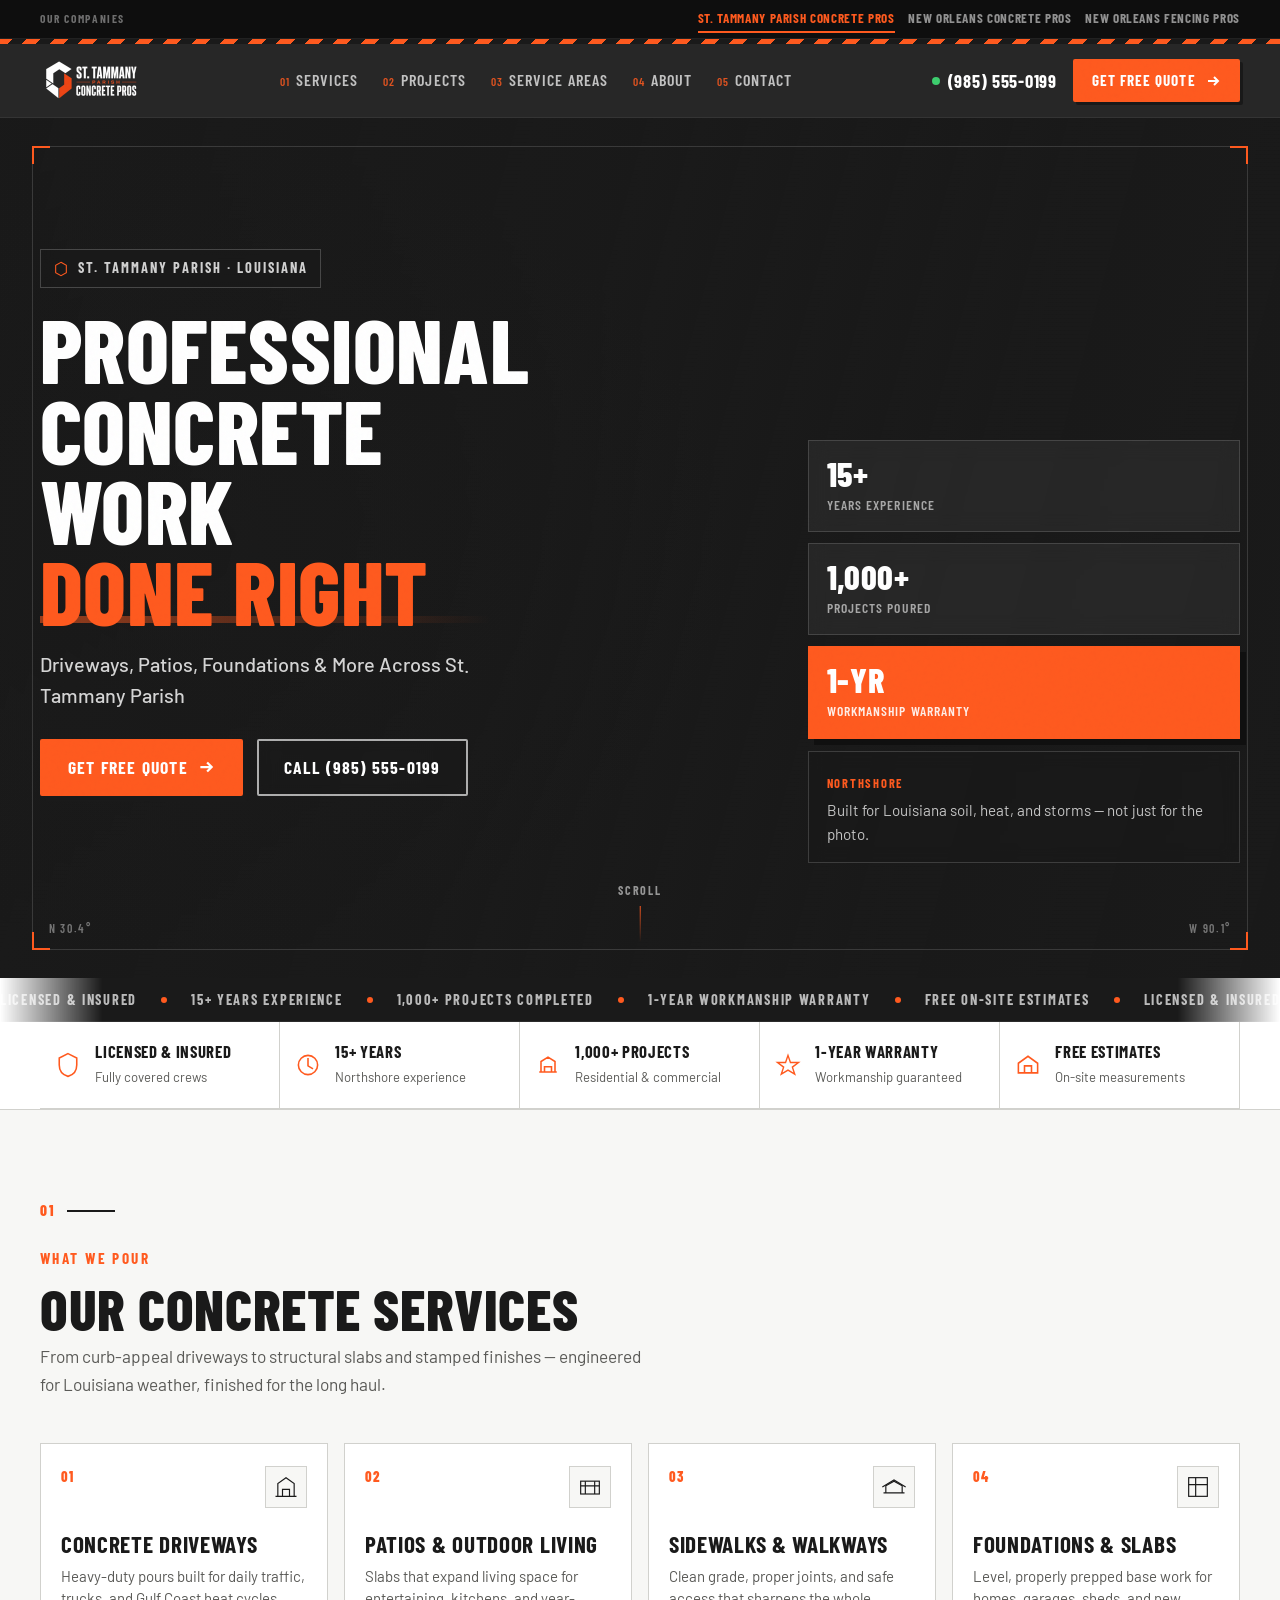
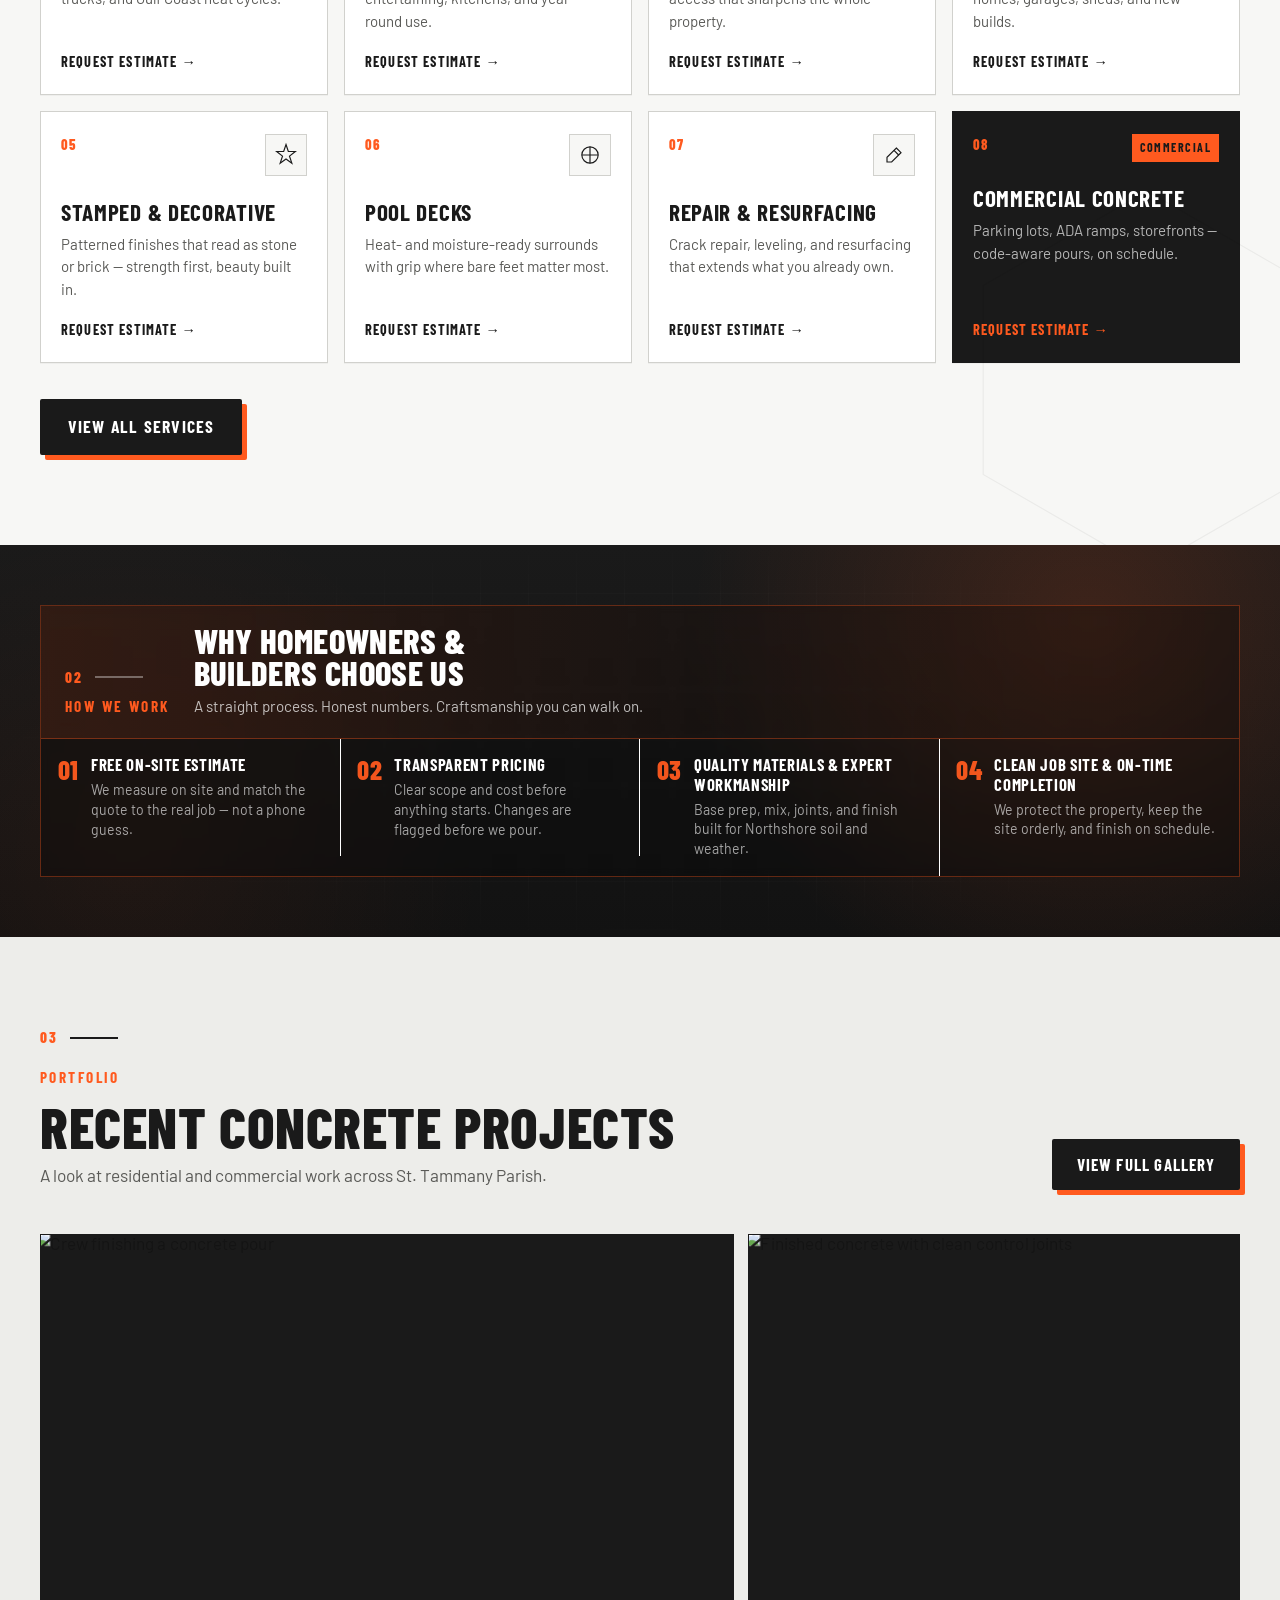
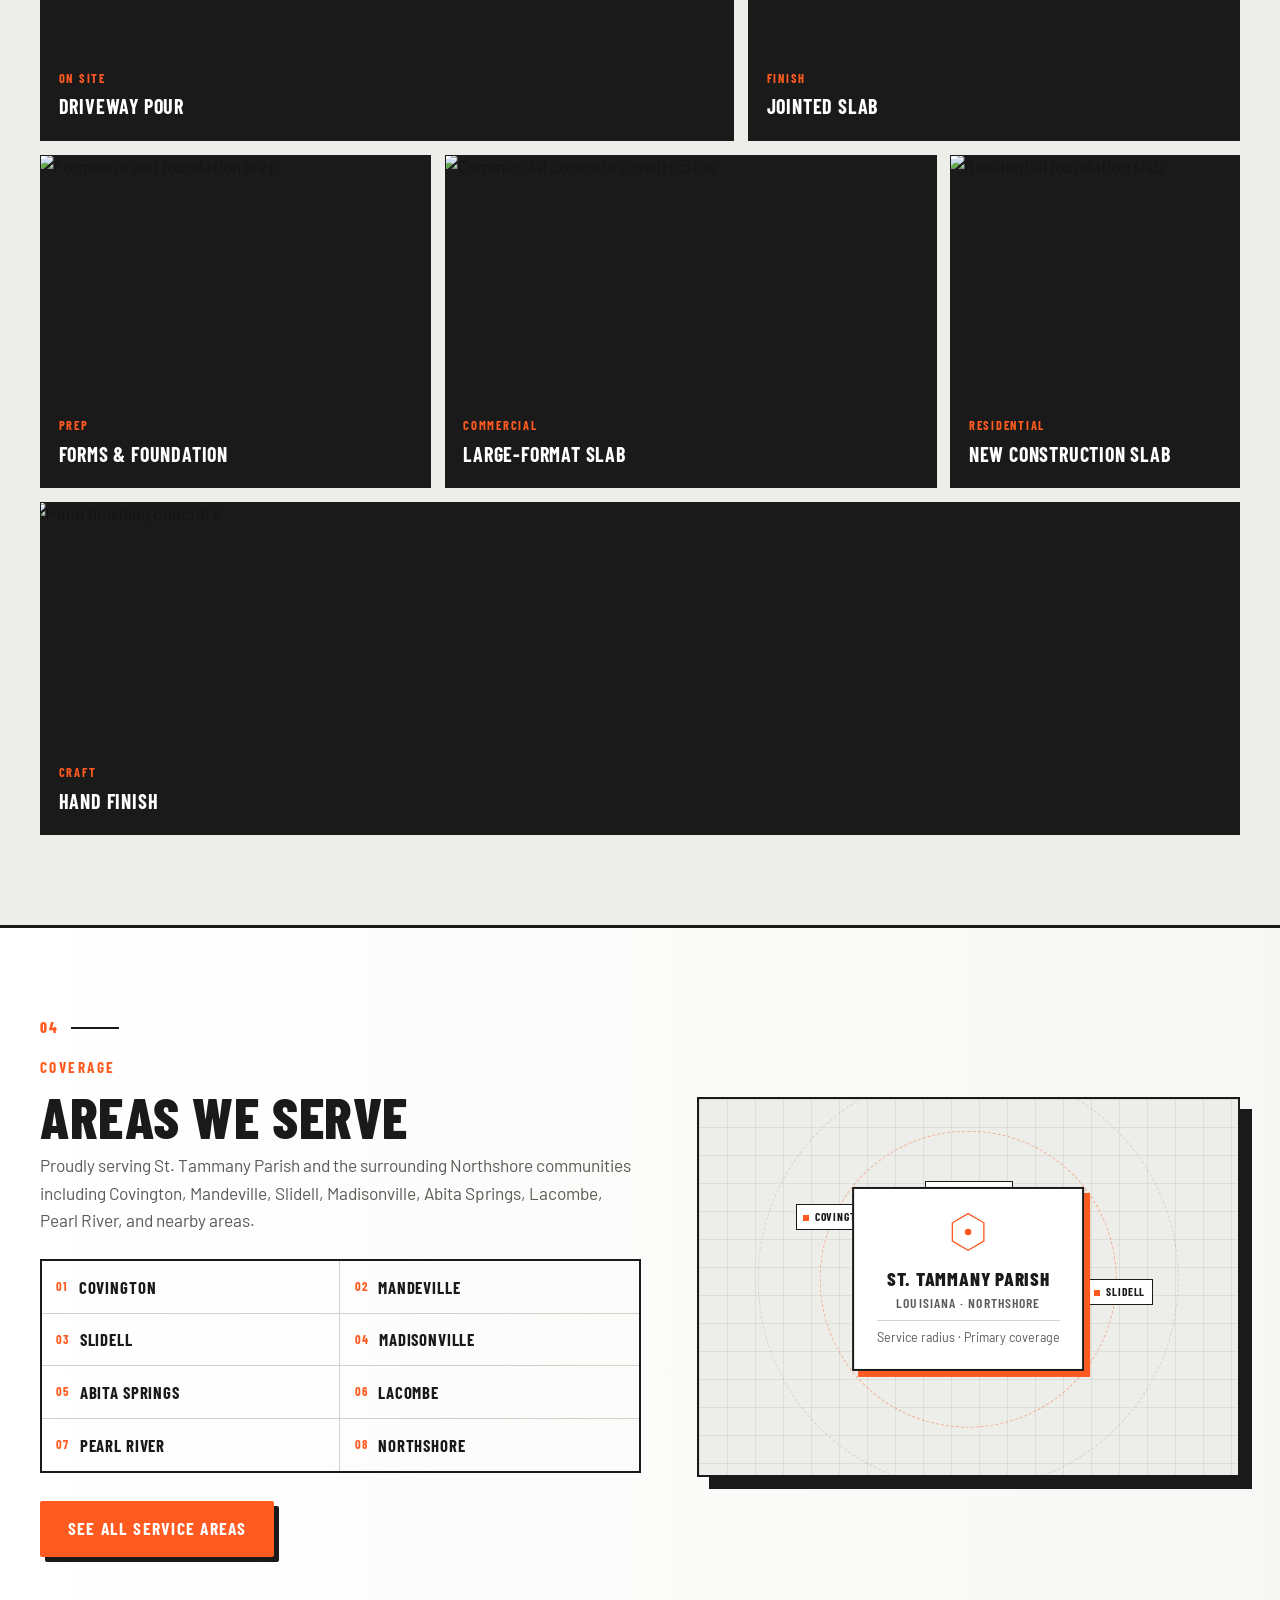
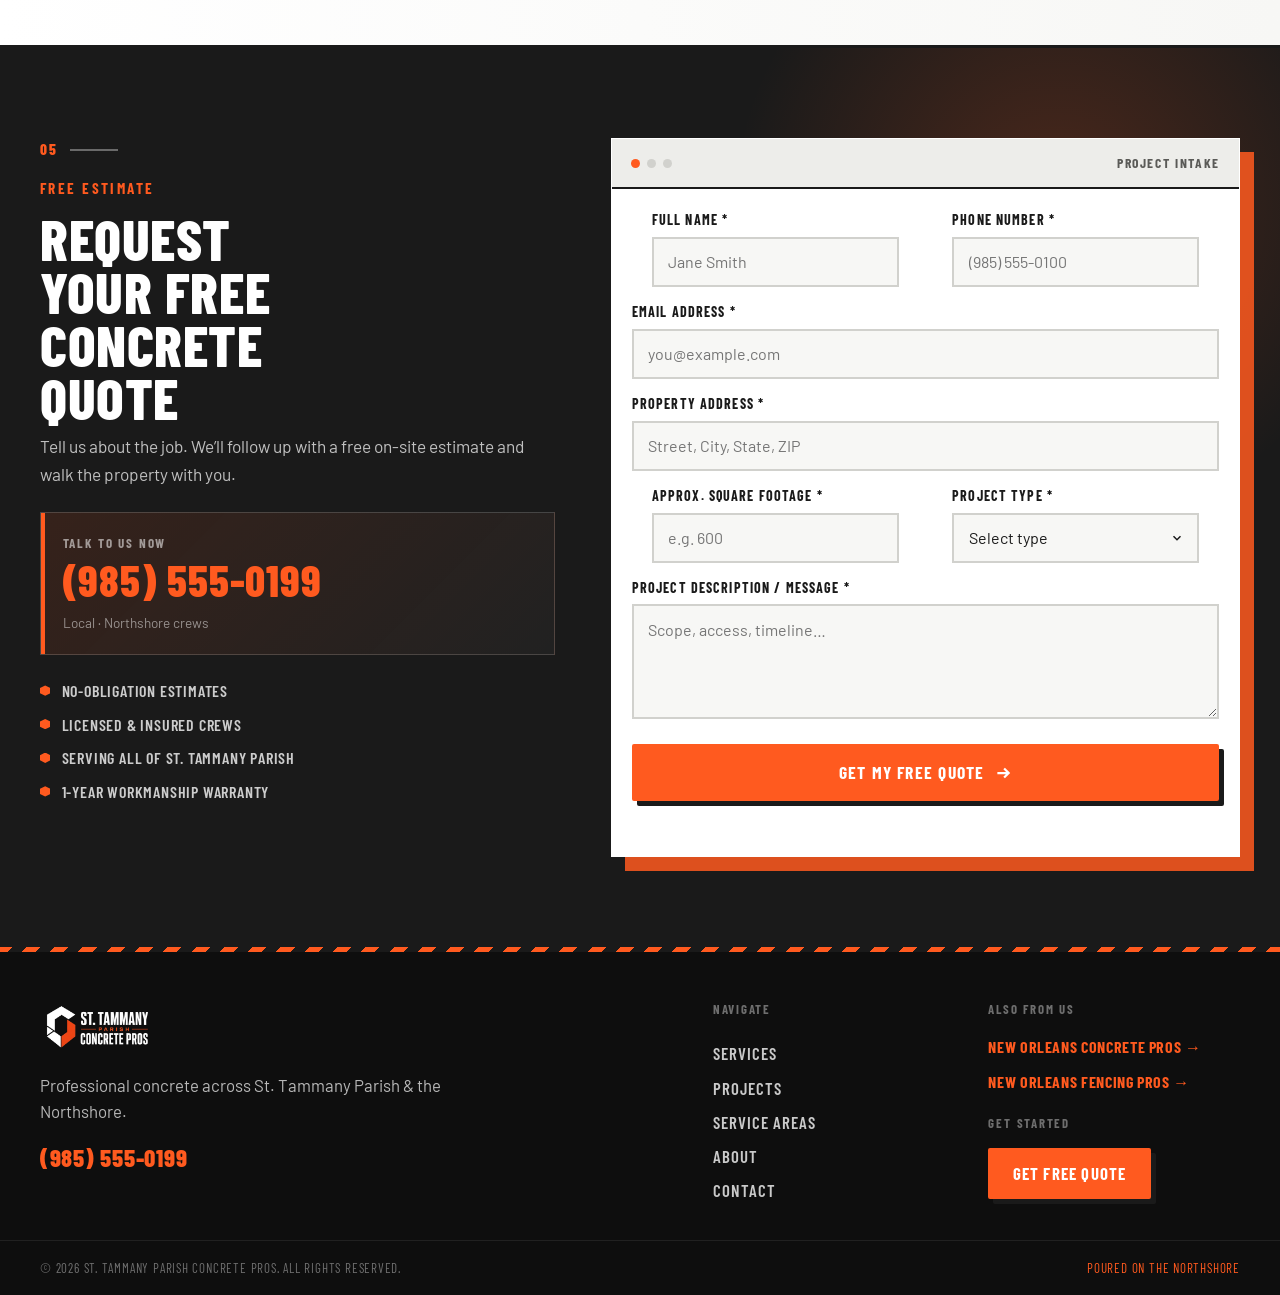
==== commit 7057870d: "Add multi-brand pages, Vercel slugs, and NOLA domain rewrite. Serve New Orleans Concrete Pros at new" ====
--- a/index.html
+++ b/index.html
@@ -1,4 +1,4 @@
-<!DOCTYPE html>
+﻿<!DOCTYPE html>
 <html lang="en">
 <head>
   <meta charset="UTF-8" />
@@ -11,15 +11,27 @@
   <link href="https://fonts.googleapis.com/css2?family=Barlow+Condensed:ital,wght@0,500;0,600;0,700;0,800;1,700&family=Barlow:ital,wght@0,400;0,500;0,600;0,700;1,400&display=swap" rel="stylesheet" />
   <link rel="stylesheet" href="css/styles.css" />
 </head>
-<body>
+<body data-brand="concrete">
   <!-- grain + ambient -->
   <div class="noise" aria-hidden="true"></div>
   <div class="scroll-progress" id="scrollProgress" aria-hidden="true"></div>
 
+  <!-- Brand switcher (shared site) -->
+  <div class="brand-bar" role="navigation" aria-label="Company sites">
+    <div class="container brand-bar-inner">
+      <span class="brand-bar-label">Our companies</span>
+      <div class="brand-links">
+        <a href="https://st-tammany-parish-concrete-pros.vercel.app/" class="is-active" aria-current="page">St. Tammany Parish Concrete Pros</a>
+        <a href="https://new-orleans-concrete-pros.vercel.app/">New Orleans Concrete Pros</a>
+        <a href="https://st-tammany-parish-concrete-pros.vercel.app/fencing">New Orleans Fencing Pros</a>
+      </div>
+    </div>
+  </div>
+
   <header class="site-header" id="header">
     <div class="caution-bar" aria-hidden="true"></div>
     <div class="container header-inner">
-      <a href="#top" class="logo" aria-label="St. Tammany Parish Concrete Pros — Home">
+      <a href="https://st-tammany-parish-concrete-pros.vercel.app/" class="logo" aria-label="St. Tammany Parish Concrete Pros — Home">
         <img src="assets/logo-header.png" alt="St. Tammany Parish Concrete Pros" class="logo-img" width="220" height="110" />
       </a>
 
@@ -53,6 +65,8 @@
       <a href="#service-areas"><i>03</i> Service Areas</a>
       <a href="#about"><i>04</i> About</a>
       <a href="#quote"><i>05</i> Contact</a>
+      <a href="https://new-orleans-concrete-pros.vercel.app/">NOLA Concrete</a>
+      <a href="https://st-tammany-parish-concrete-pros.vercel.app/fencing">NOLA Fencing</a>
       <a href="tel:+19855550199" class="mobile-phone">(985) 555-0199</a>
       <a href="#quote" class="btn btn-primary">Get Free Quote</a>
     </nav>
@@ -637,7 +651,10 @@
           <a href="#quote">Contact</a>
         </nav>
         <div>
-          <p class="footer-label">Get started</p>
+          <p class="footer-label">Also from us</p>
+          <a href="https://new-orleans-concrete-pros.vercel.app/" class="footer-sister">New Orleans Concrete Pros →</a>
+          <a href="https://st-tammany-parish-concrete-pros.vercel.app/fencing" class="footer-sister" style="display:block;margin-top:0.35rem">New Orleans Fencing Pros →</a>
+          <p class="footer-label" style="margin-top:1.25rem">Get started</p>
           <a href="#quote" class="btn btn-primary">Get Free Quote</a>
         </div>
       </div>
--- a/css/styles.css
+++ b/css/styles.css
@@ -14,6 +14,7 @@
   --mute: #5a5a57;
   --white: #ffffff;
   --line: #d1d1cd;
+  --brand-bar-h: 36px;
   --header-h: 78px;
   --font: "Barlow", system-ui, sans-serif;
   --display: "Barlow Condensed", "Arial Narrow", sans-serif;
@@ -30,7 +31,83 @@
 
 html {
   scroll-behavior: smooth;
-  scroll-padding-top: calc(var(--header-h) + 12px);
+  scroll-padding-top: calc(var(--brand-bar-h) + var(--header-h) + 12px);
+}
+
+/* —— Multi-brand site switcher —— */
+.brand-bar {
+  position: sticky;
+  top: 0;
+  z-index: 1001;
+  background: #0e0e0e;
+  border-bottom: 1px solid rgba(255, 255, 255, 0.08);
+  min-height: var(--brand-bar-h);
+}
+
+.brand-bar-inner {
+  display: flex;
+  flex-wrap: wrap;
+  align-items: center;
+  justify-content: space-between;
+  gap: 0.35rem 1rem;
+  min-height: var(--brand-bar-h);
+  padding: 0.35rem 0;
+}
+
+.brand-bar-label {
+  font-family: var(--display);
+  font-size: 0.72rem;
+  font-weight: 700;
+  letter-spacing: 0.14em;
+  text-transform: uppercase;
+  color: rgba(255, 255, 255, 0.4);
+}
+
+.brand-links {
+  display: flex;
+  flex-wrap: wrap;
+  gap: 0.35rem 0.85rem;
+}
+
+.brand-links a {
+  font-family: var(--display);
+  font-size: 0.82rem;
+  font-weight: 700;
+  letter-spacing: 0.05em;
+  text-transform: uppercase;
+  color: rgba(255, 255, 255, 0.55);
+  padding: 0.15rem 0;
+  border-bottom: 2px solid transparent;
+  transition: color 0.15s ease, border-color 0.15s ease;
+}
+
+.brand-links a:hover {
+  color: var(--white);
+}
+
+.brand-links a.is-active {
+  color: var(--accent);
+  border-bottom-color: var(--accent);
+}
+
+.footer-sister {
+  display: inline-block;
+  font-family: var(--display);
+  font-weight: 700;
+  font-size: 1rem;
+  letter-spacing: 0.04em;
+  text-transform: uppercase;
+  color: var(--accent);
+  margin-bottom: 0.25rem;
+}
+
+.footer-sister:hover {
+  color: var(--accent-2, #ff7a45);
+}
+
+.logo-img-wide {
+  height: 44px;
+  max-width: min(240px, 48vw);
 }
 
 body {
@@ -290,7 +367,7 @@
 /* —— HEADER —— */
 .site-header {
   position: sticky;
-  top: 0;
+  top: var(--brand-bar-h);
   z-index: 1000;
   background: rgba(26, 26, 26, 0.94);
   backdrop-filter: blur(12px) saturate(1.2);
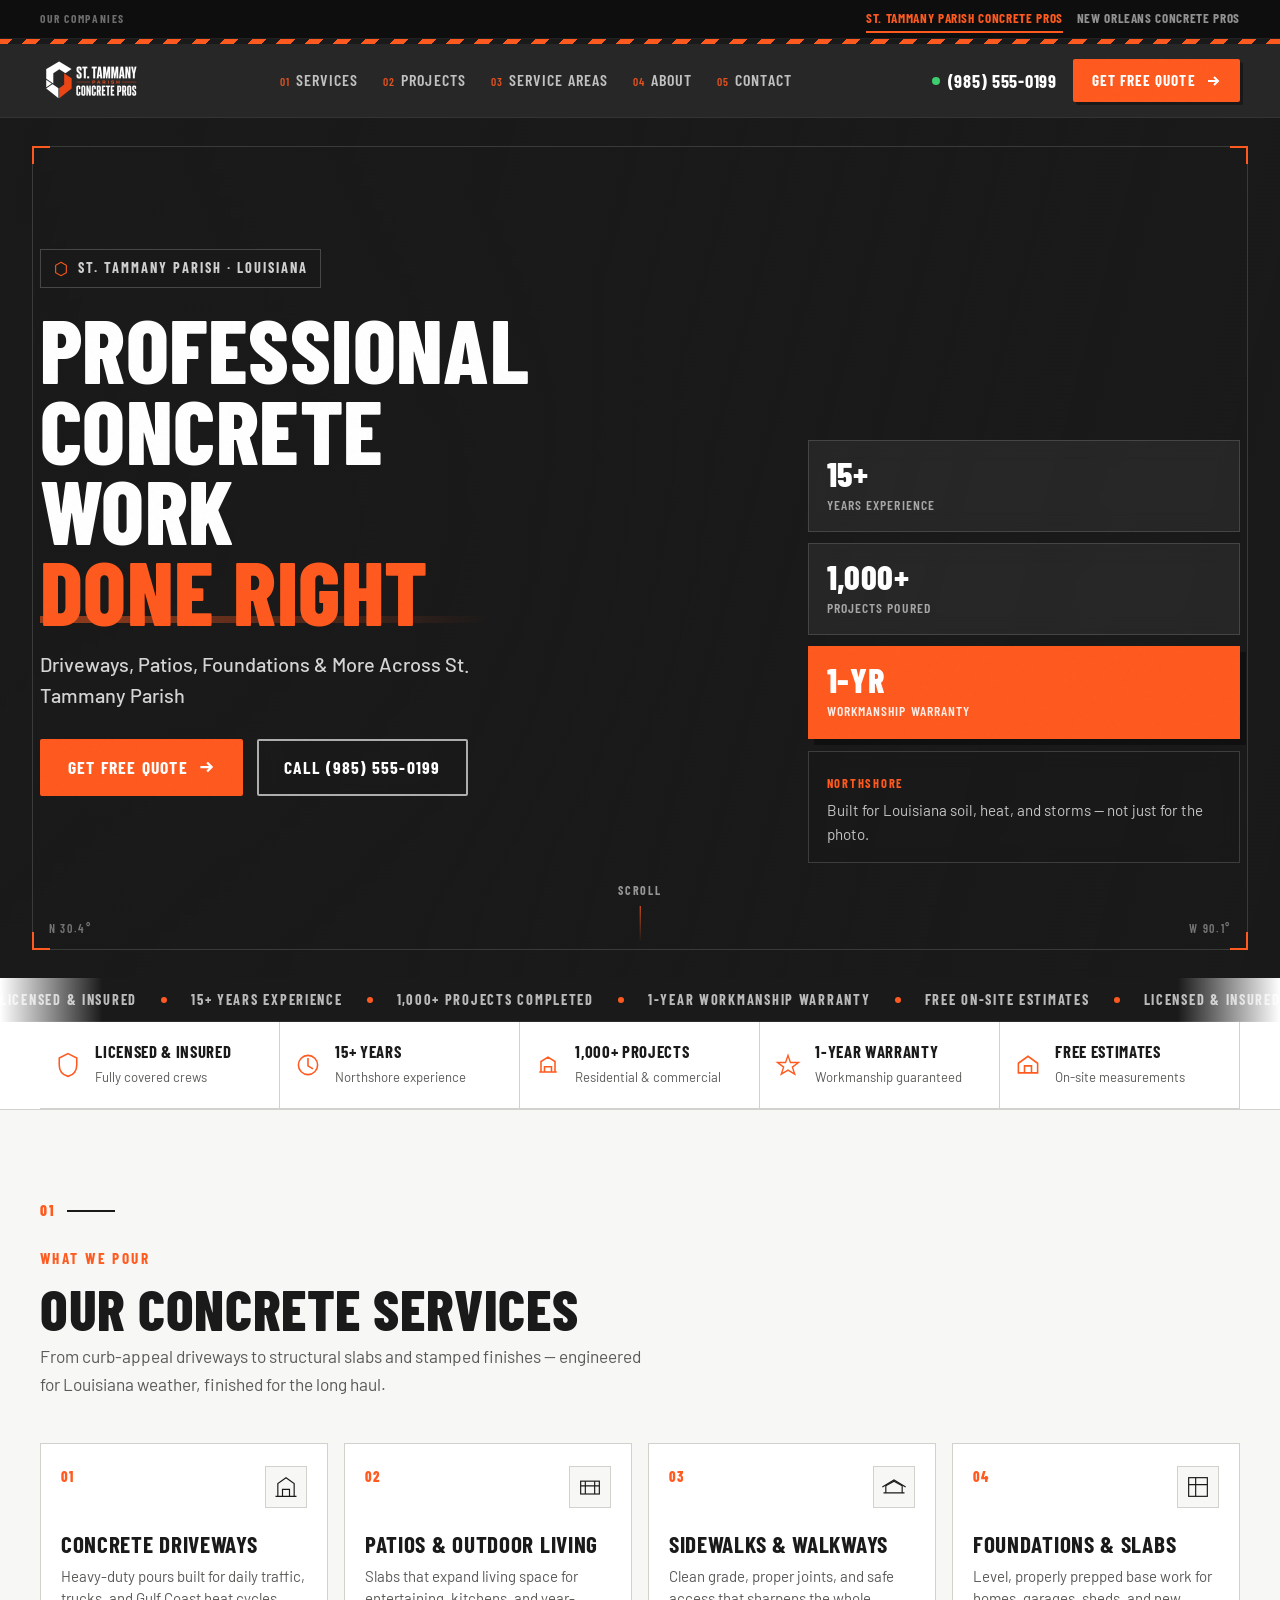
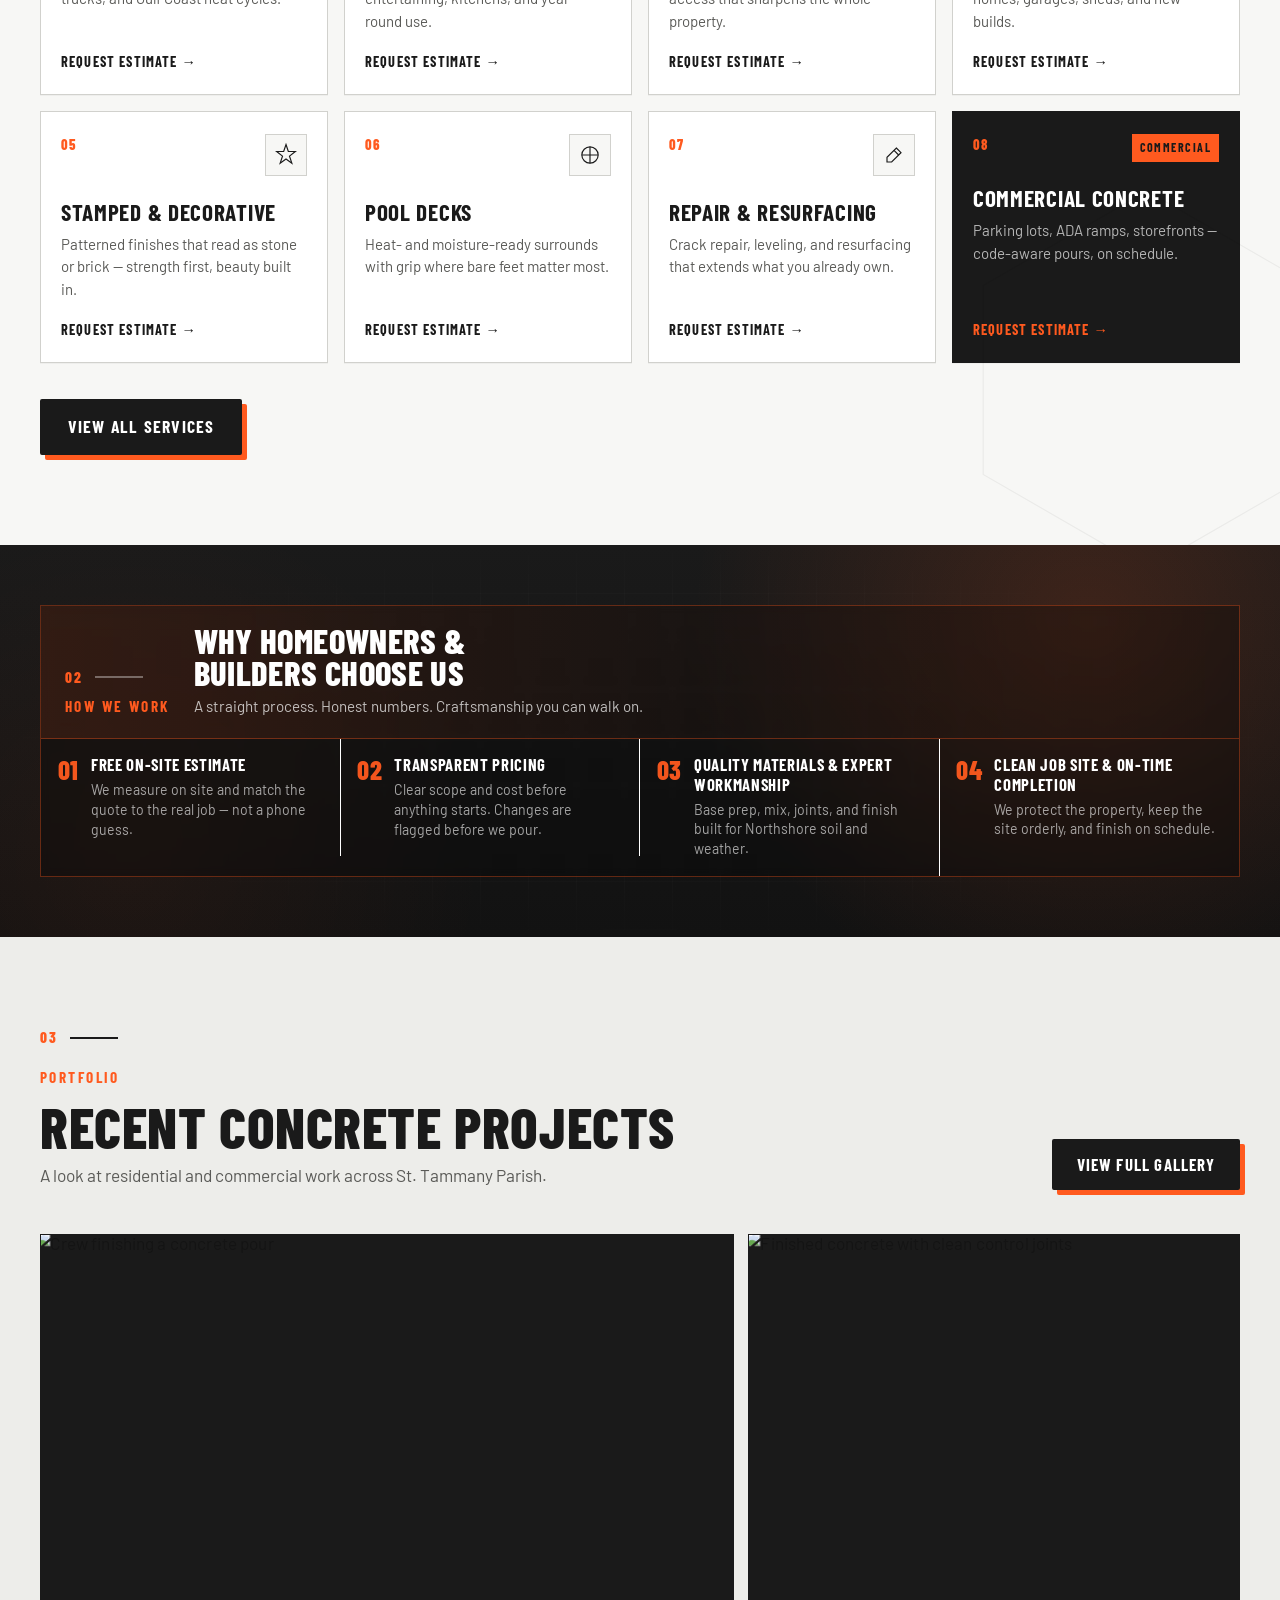
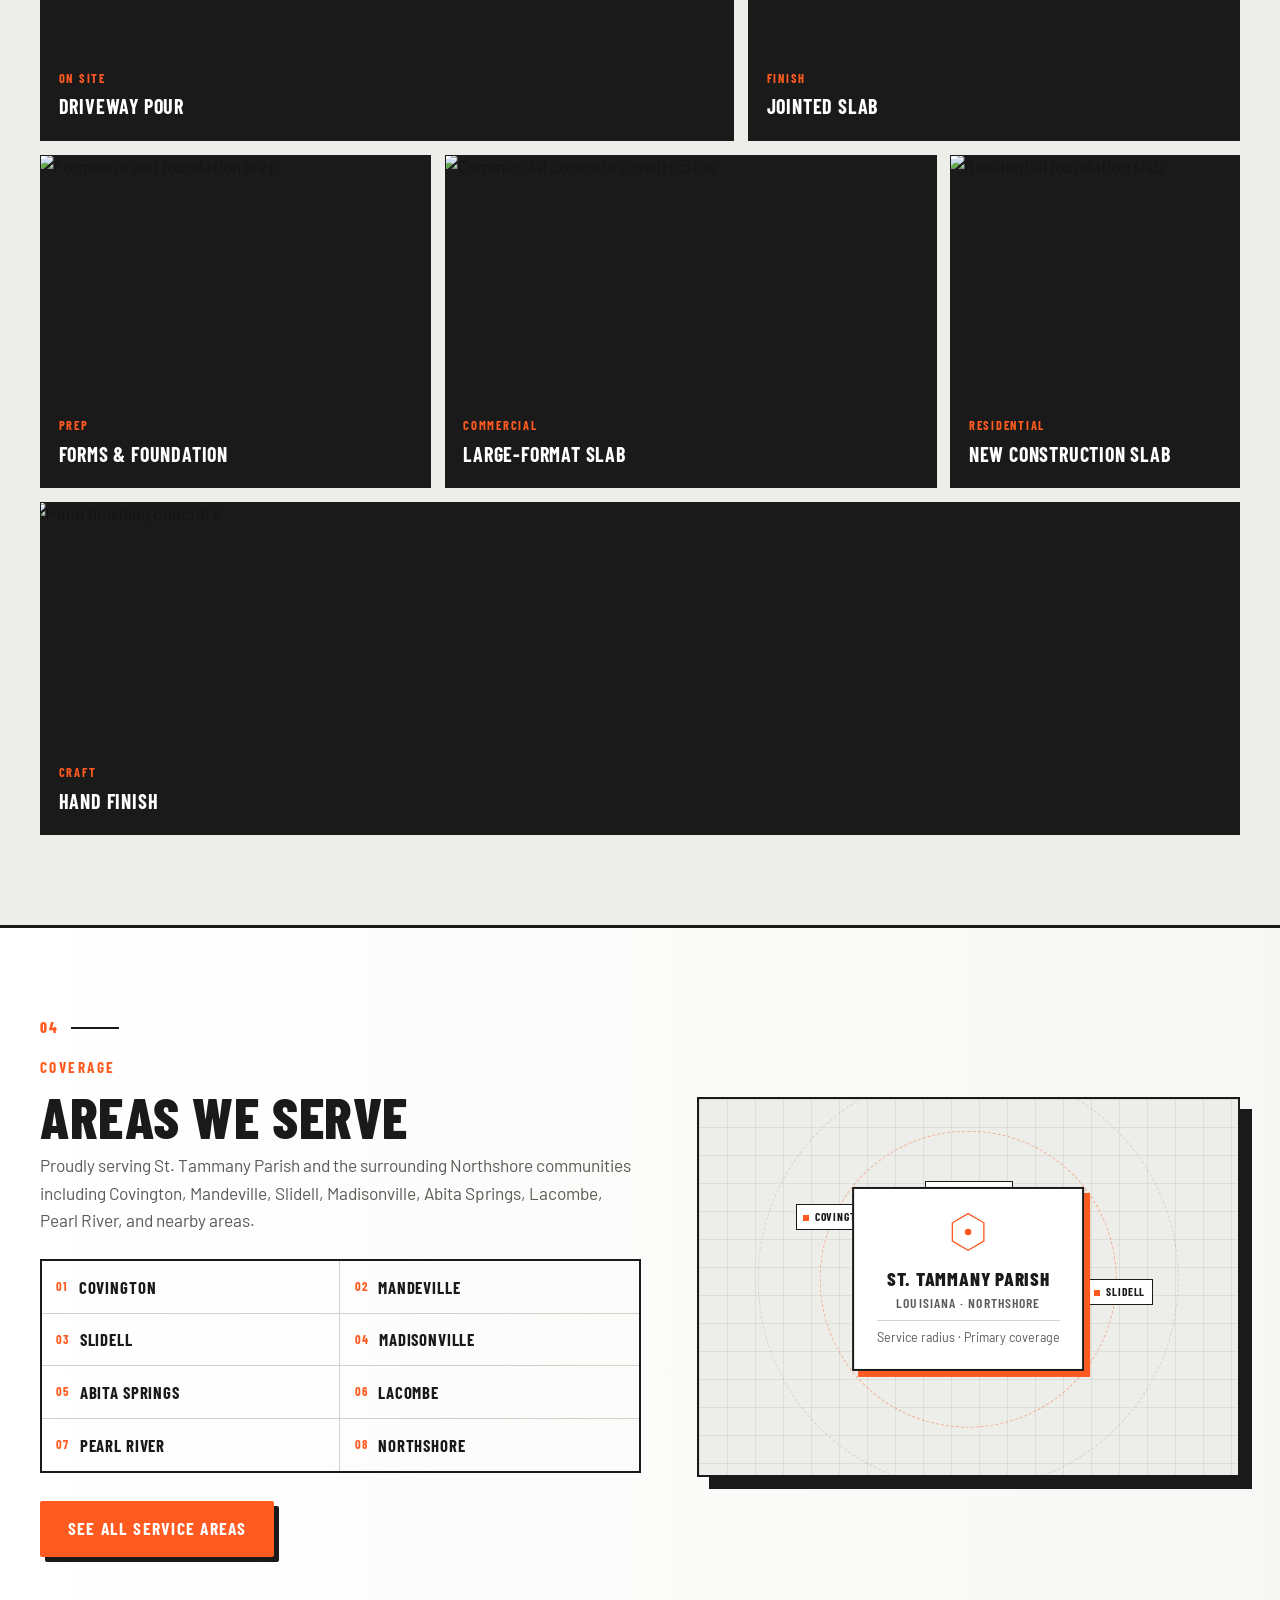
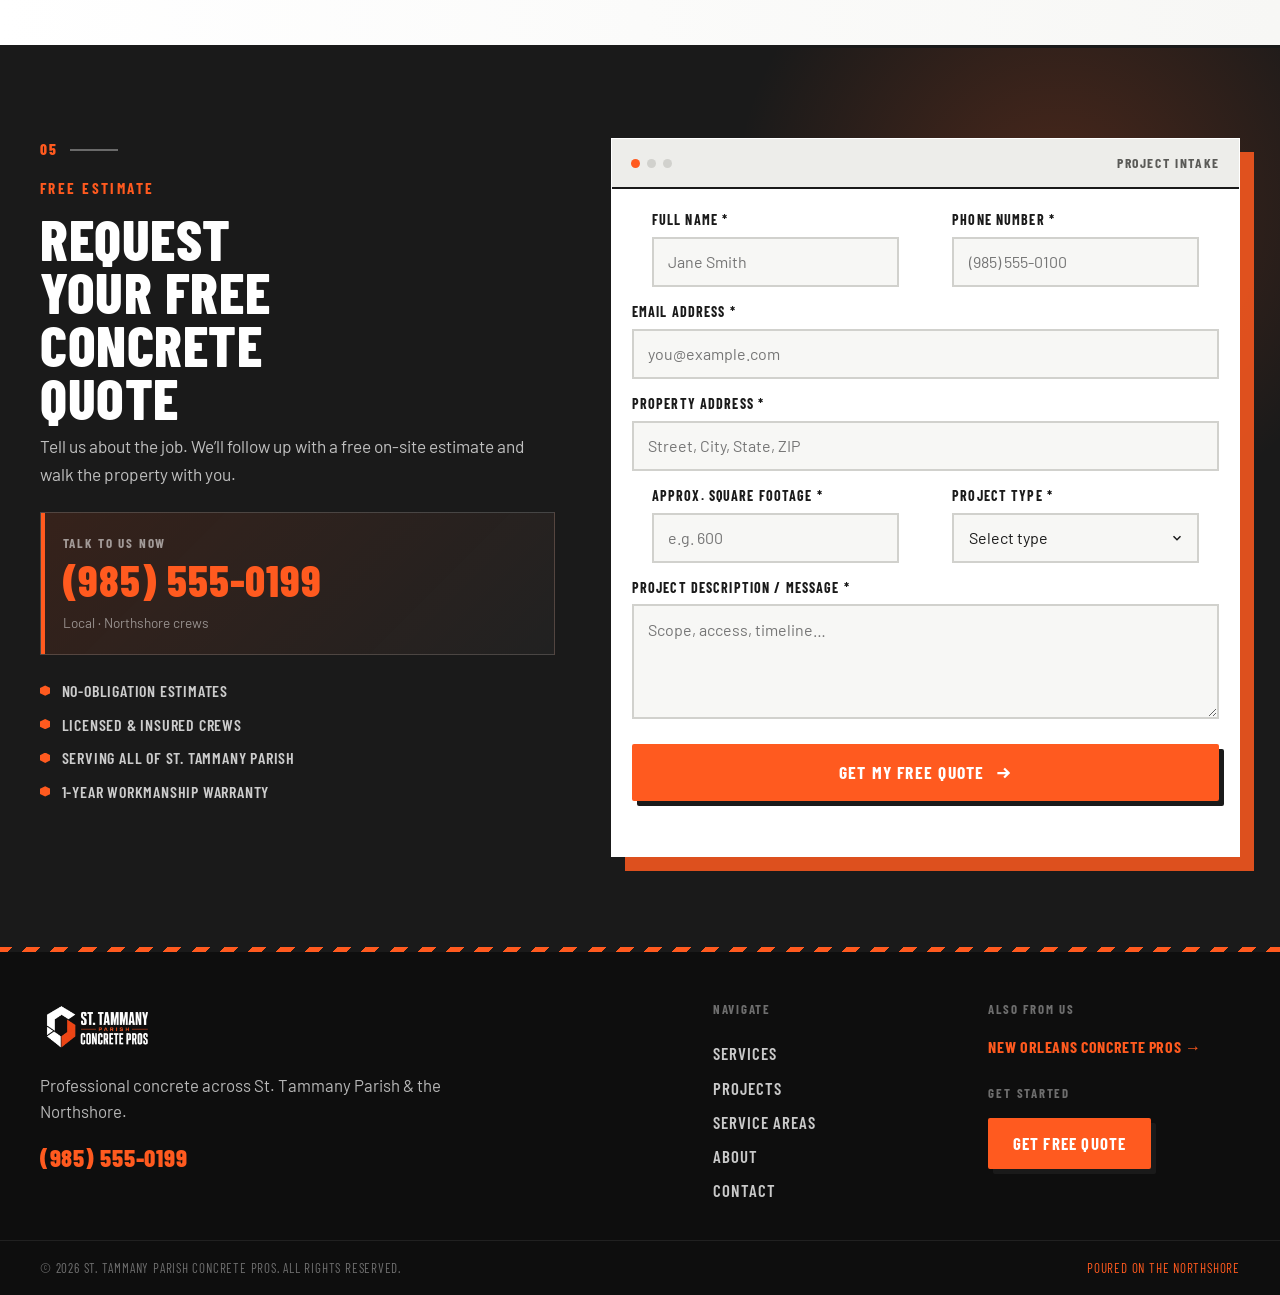
==== commit 1a18e8d2: "Remove New Orleans Fencing Pros page and all fencing brand links." ====
--- a/index.html
+++ b/index.html
@@ -23,7 +23,6 @@
       <div class="brand-links">
         <a href="https://st-tammany-parish-concrete-pros.vercel.app/" class="is-active" aria-current="page">St. Tammany Parish Concrete Pros</a>
         <a href="https://new-orleans-concrete-pros.vercel.app/">New Orleans Concrete Pros</a>
-        <a href="https://st-tammany-parish-concrete-pros.vercel.app/fencing">New Orleans Fencing Pros</a>
       </div>
     </div>
   </div>
@@ -66,7 +65,6 @@
       <a href="#about"><i>04</i> About</a>
       <a href="#quote"><i>05</i> Contact</a>
       <a href="https://new-orleans-concrete-pros.vercel.app/">NOLA Concrete</a>
-      <a href="https://st-tammany-parish-concrete-pros.vercel.app/fencing">NOLA Fencing</a>
       <a href="tel:+19855550199" class="mobile-phone">(985) 555-0199</a>
       <a href="#quote" class="btn btn-primary">Get Free Quote</a>
     </nav>
@@ -653,7 +651,6 @@
         <div>
           <p class="footer-label">Also from us</p>
           <a href="https://new-orleans-concrete-pros.vercel.app/" class="footer-sister">New Orleans Concrete Pros →</a>
-          <a href="https://st-tammany-parish-concrete-pros.vercel.app/fencing" class="footer-sister" style="display:block;margin-top:0.35rem">New Orleans Fencing Pros →</a>
           <p class="footer-label" style="margin-top:1.25rem">Get started</p>
           <a href="#quote" class="btn btn-primary">Get Free Quote</a>
         </div>
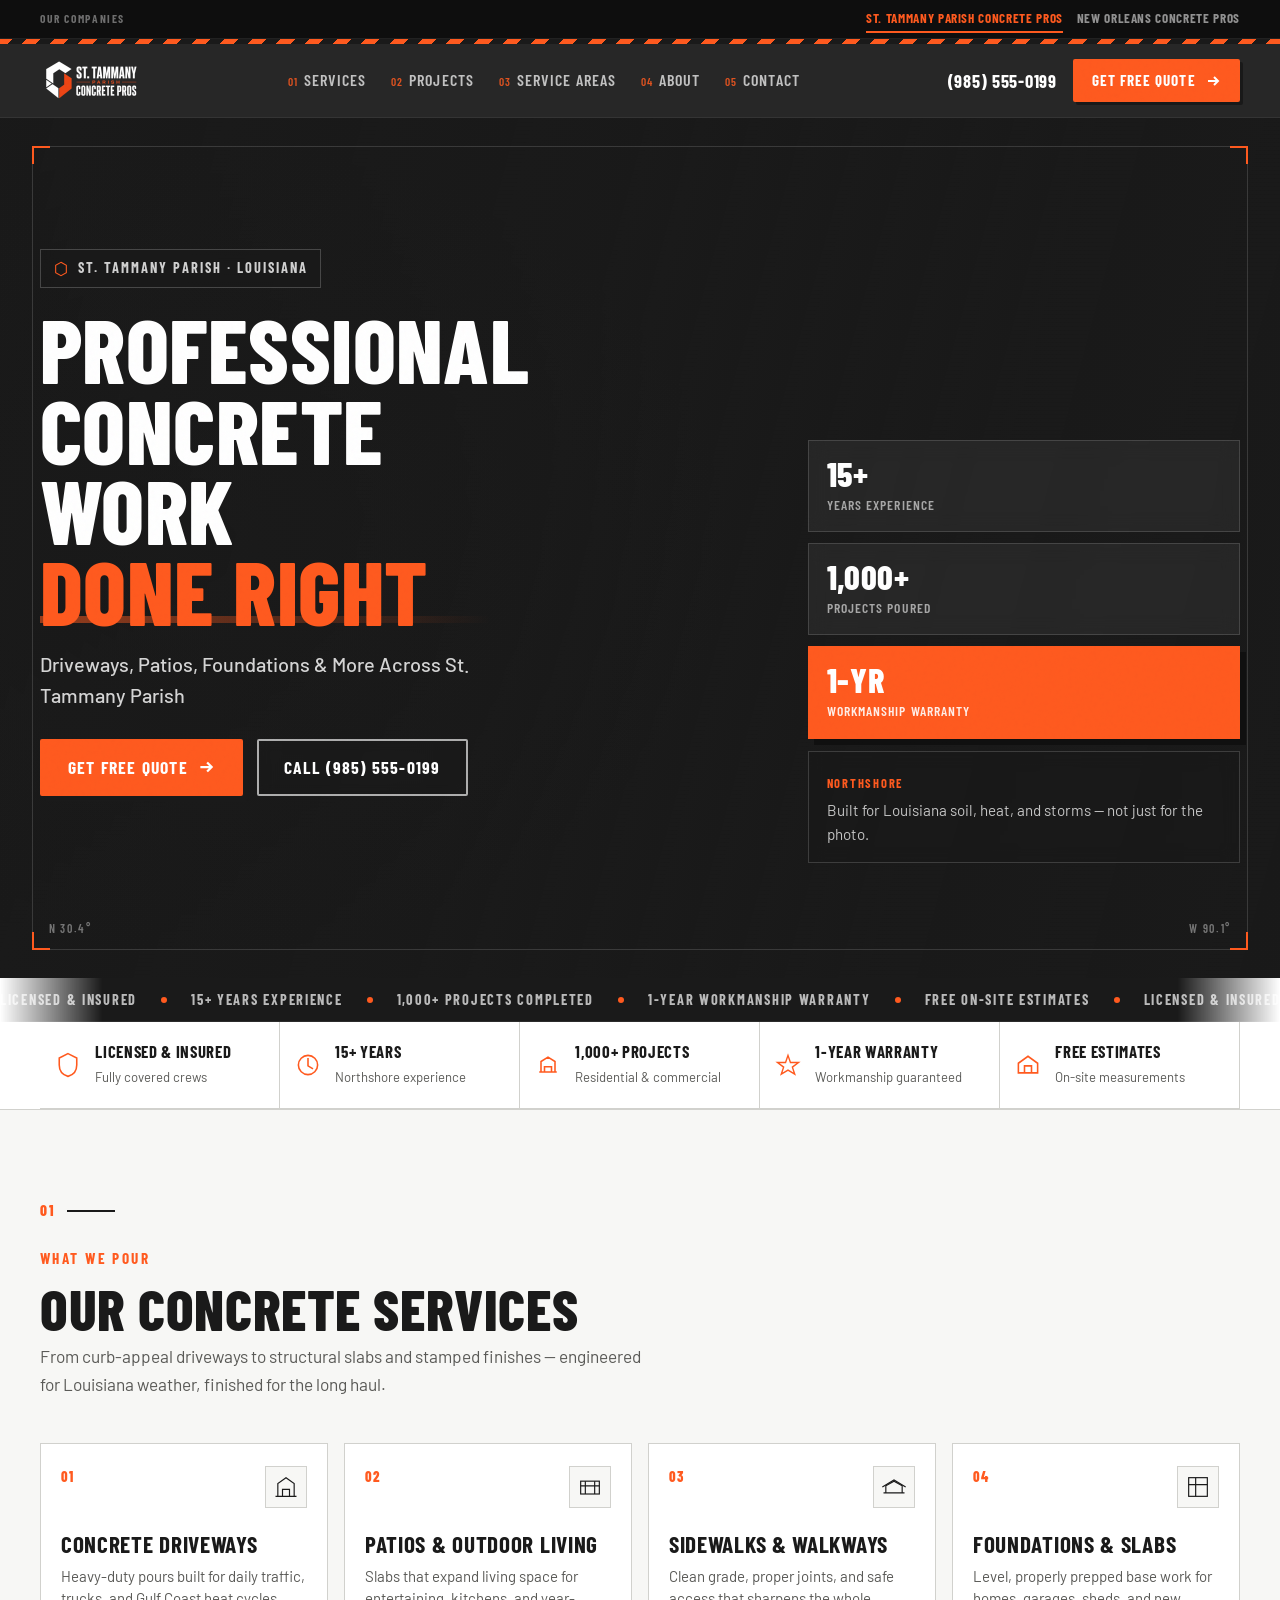
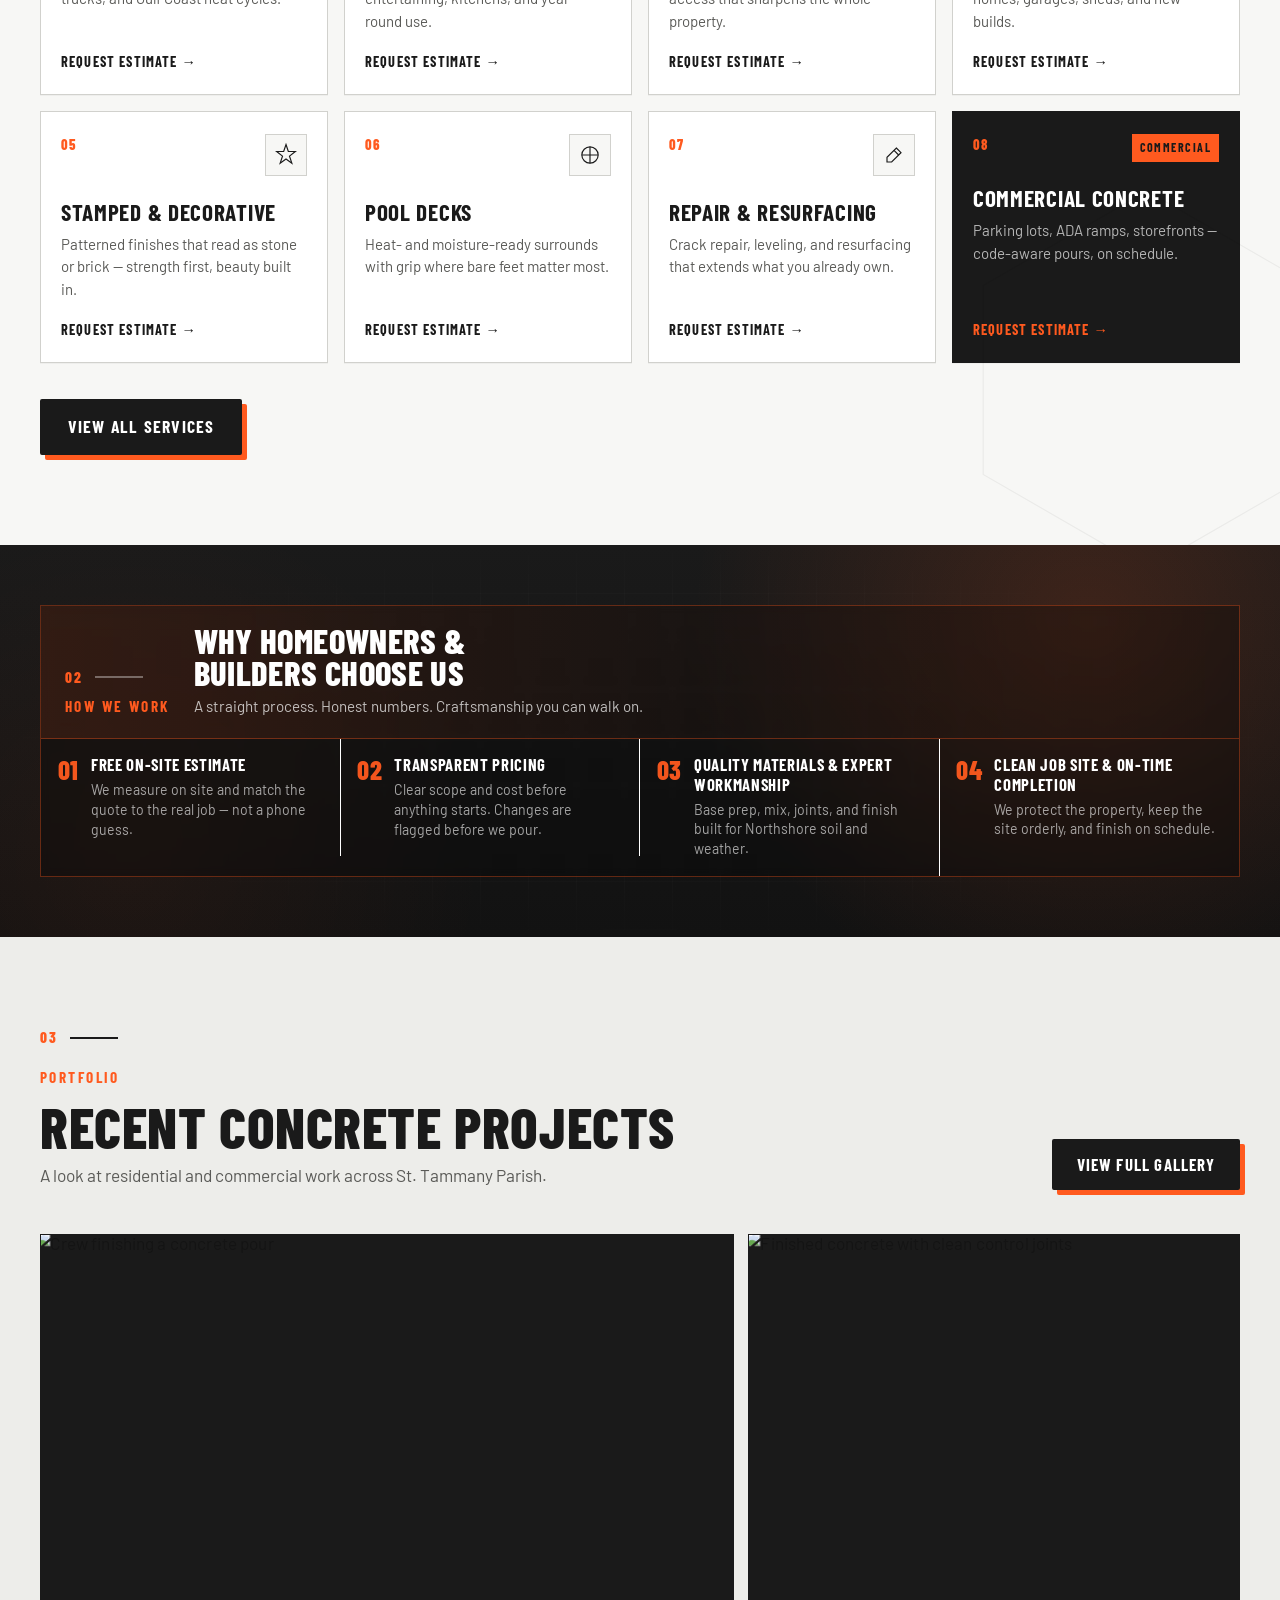
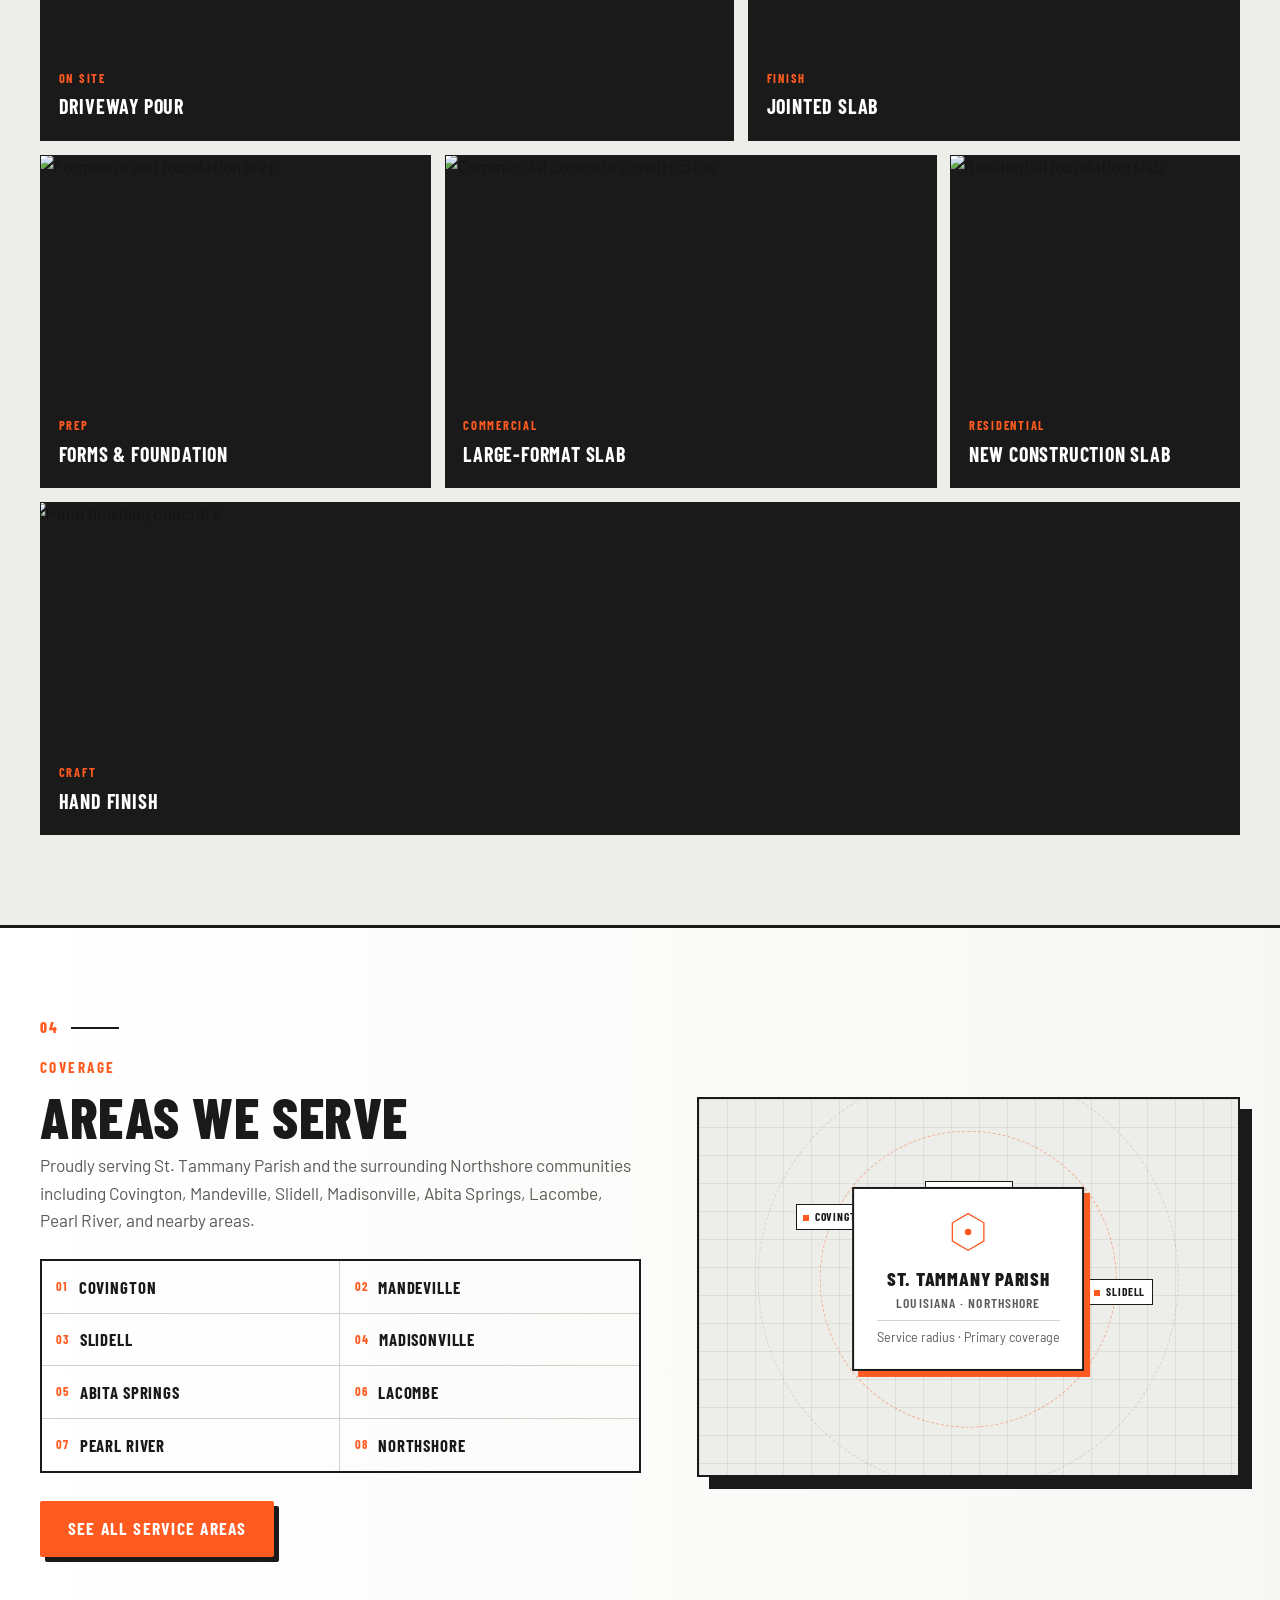
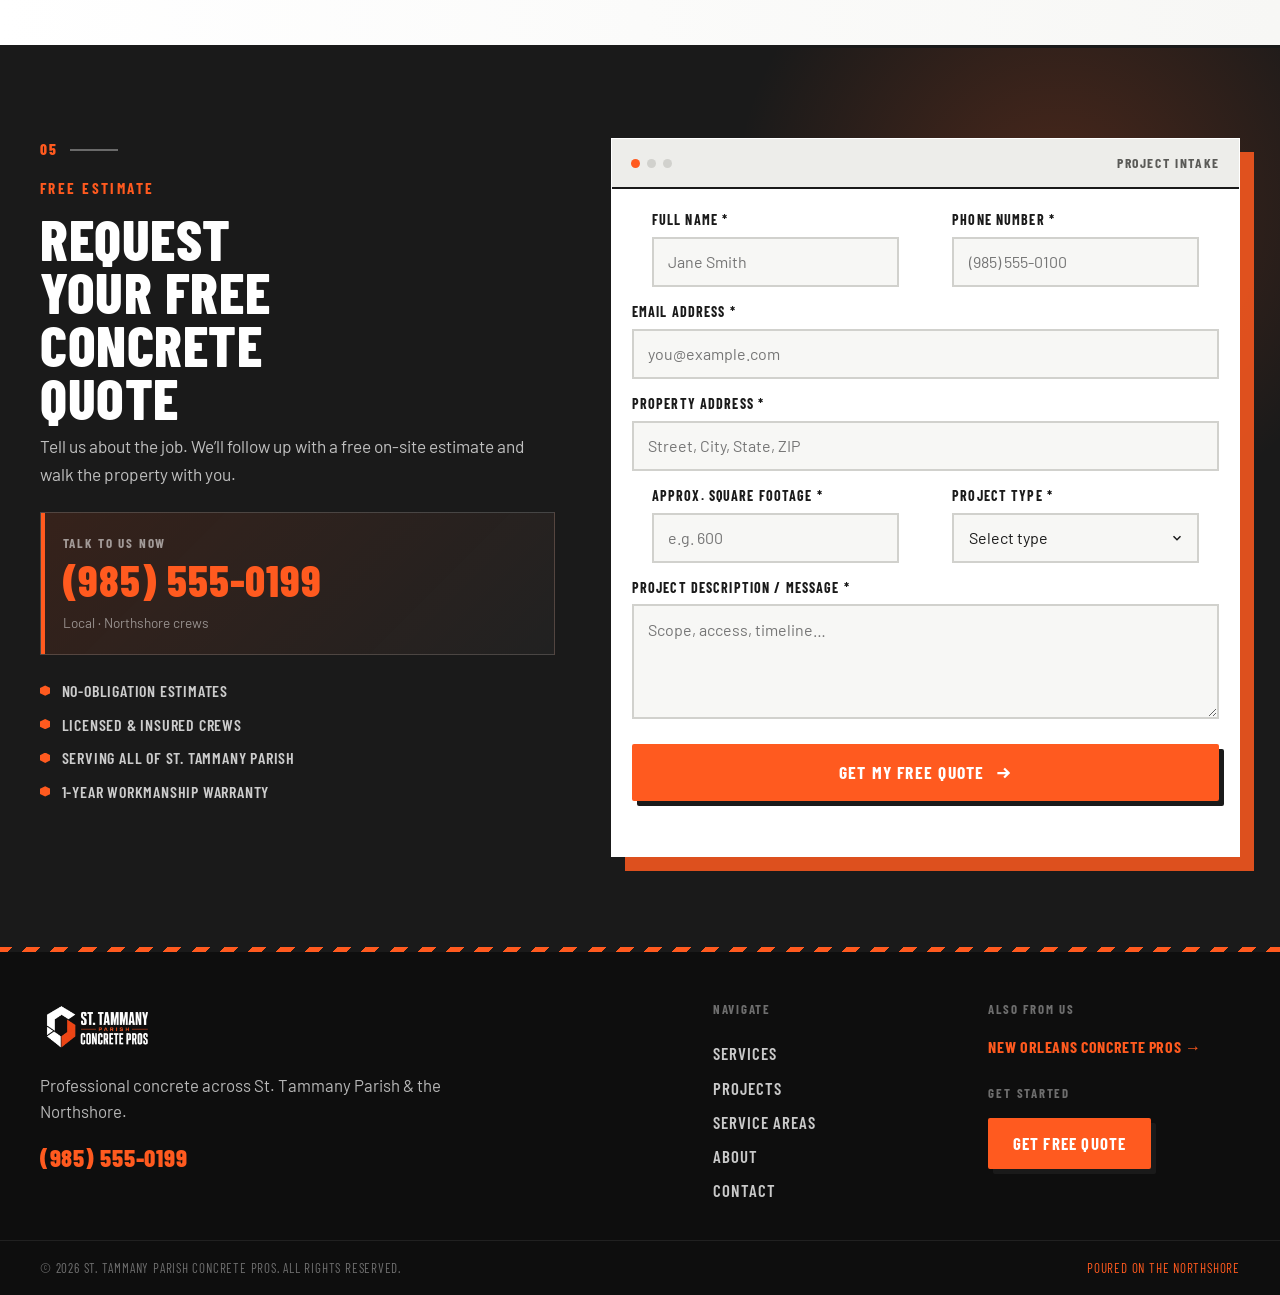
==== commit db0f744e: "Remove hero scroll cue and pulsing phone indicator from both brand pages." ====
--- a/index.html
+++ b/index.html
@@ -43,10 +43,7 @@
       </nav>
 
       <div class="header-cta">
-        <a href="tel:+19855550199" class="header-phone">
-          <span class="phone-ring" aria-hidden="true"></span>
-          (985) 555-0199
-        </a>
+        <a href="tel:+19855550199" class="header-phone">(985) 555-0199</a>
         <a href="#quote" class="btn btn-primary btn-header">
           <span>Get Free Quote</span>
           <svg width="16" height="16" viewBox="0 0 16 16" fill="none" aria-hidden="true"><path d="M3 8h10M9 4l4 4-4 4" stroke="currentColor" stroke-width="2"/></svg>
@@ -153,10 +150,6 @@
         </aside>
       </div>
 
-      <a href="#services" class="hero-scroll" aria-label="Scroll to services">
-        <span>Scroll</span>
-        <i></i>
-      </a>
     </section>
 
     <!-- ========== TRUST ========== -->
--- a/css/styles.css
+++ b/css/styles.css
@@ -457,27 +457,6 @@
   color: var(--accent);
 }
 
-.phone-ring {
-  width: 8px;
-  height: 8px;
-  border-radius: 50%;
-  background: #3dce6e;
-  box-shadow: 0 0 0 0 rgba(61, 206, 110, 0.6);
-  animation: pulse 2s infinite;
-}
-
-@keyframes pulse {
-  0% {
-    box-shadow: 0 0 0 0 rgba(61, 206, 110, 0.55);
-  }
-  70% {
-    box-shadow: 0 0 0 8px rgba(61, 206, 110, 0);
-  }
-  100% {
-    box-shadow: 0 0 0 0 rgba(61, 206, 110, 0);
-  }
-}
-
 .nav-toggle {
   width: 46px;
   height: 46px;
@@ -892,58 +871,6 @@
   font-size: 0.95rem;
   color: rgba(255, 255, 255, 0.75);
   margin: 0;
-}
-
-.hero-scroll {
-  position: absolute;
-  bottom: 2.25rem;
-  left: 50%;
-  transform: translateX(-50%);
-  z-index: 3;
-  display: none;
-  flex-direction: column;
-  align-items: center;
-  gap: 0.45rem;
-  font-family: var(--display);
-  font-size: 0.75rem;
-  font-weight: 700;
-  letter-spacing: 0.16em;
-  text-transform: uppercase;
-  color: rgba(255, 255, 255, 0.55);
-}
-
-.hero-scroll i {
-  width: 1px;
-  height: 36px;
-  background: linear-gradient(var(--accent), transparent);
-  position: relative;
-  overflow: hidden;
-}
-
-.hero-scroll i::after {
-  content: "";
-  position: absolute;
-  left: 0;
-  top: -100%;
-  width: 100%;
-  height: 50%;
-  background: var(--white);
-  animation: scrollLine 1.6s ease-in-out infinite;
-}
-
-@keyframes scrollLine {
-  0% {
-    top: -50%;
-  }
-  100% {
-    top: 120%;
-  }
-}
-
-@media (min-width: 900px) {
-  .hero-scroll {
-    display: flex;
-  }
 }
 
 /* reveal base */
@@ -2103,8 +2030,6 @@
   .reveal,
   .reveal-shot,
   .trust-track,
-  .phone-ring,
-  .hero-scroll i::after,
   .btn,
   .svc-face,
   .shot img,
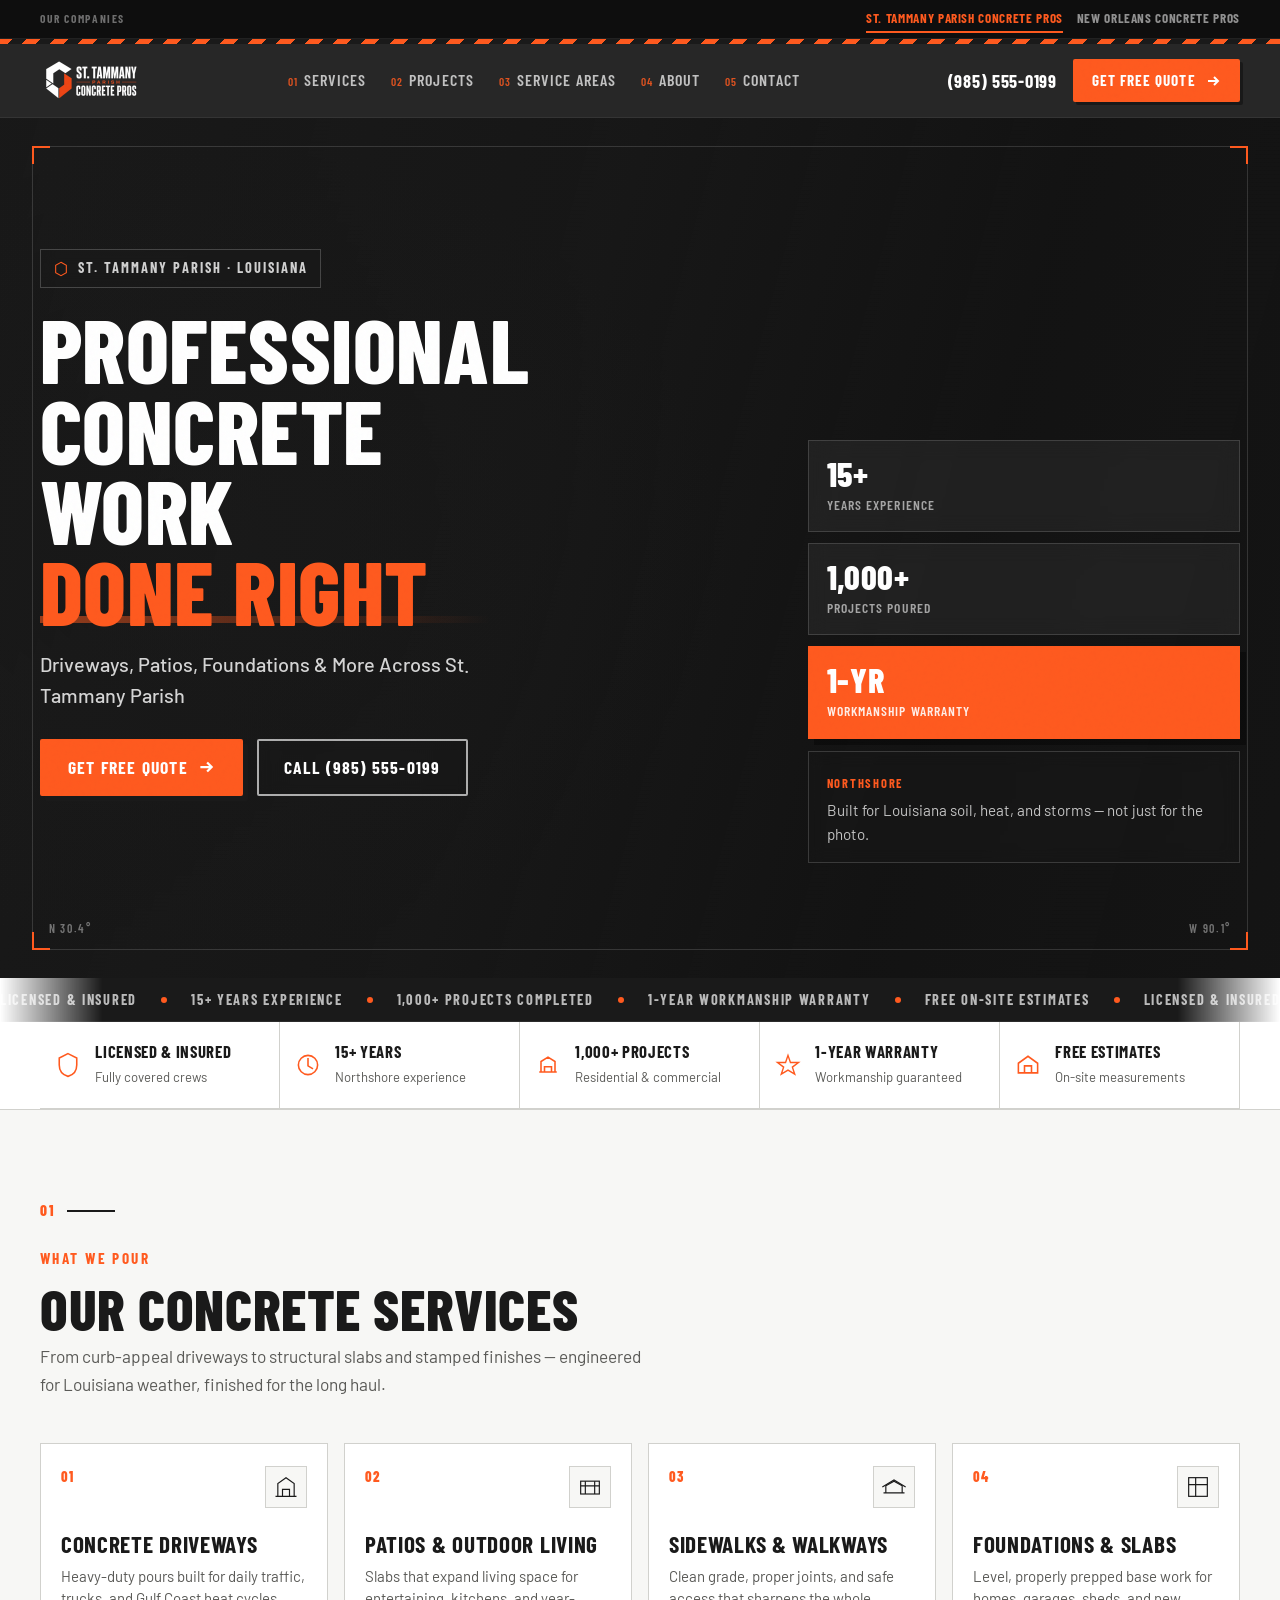
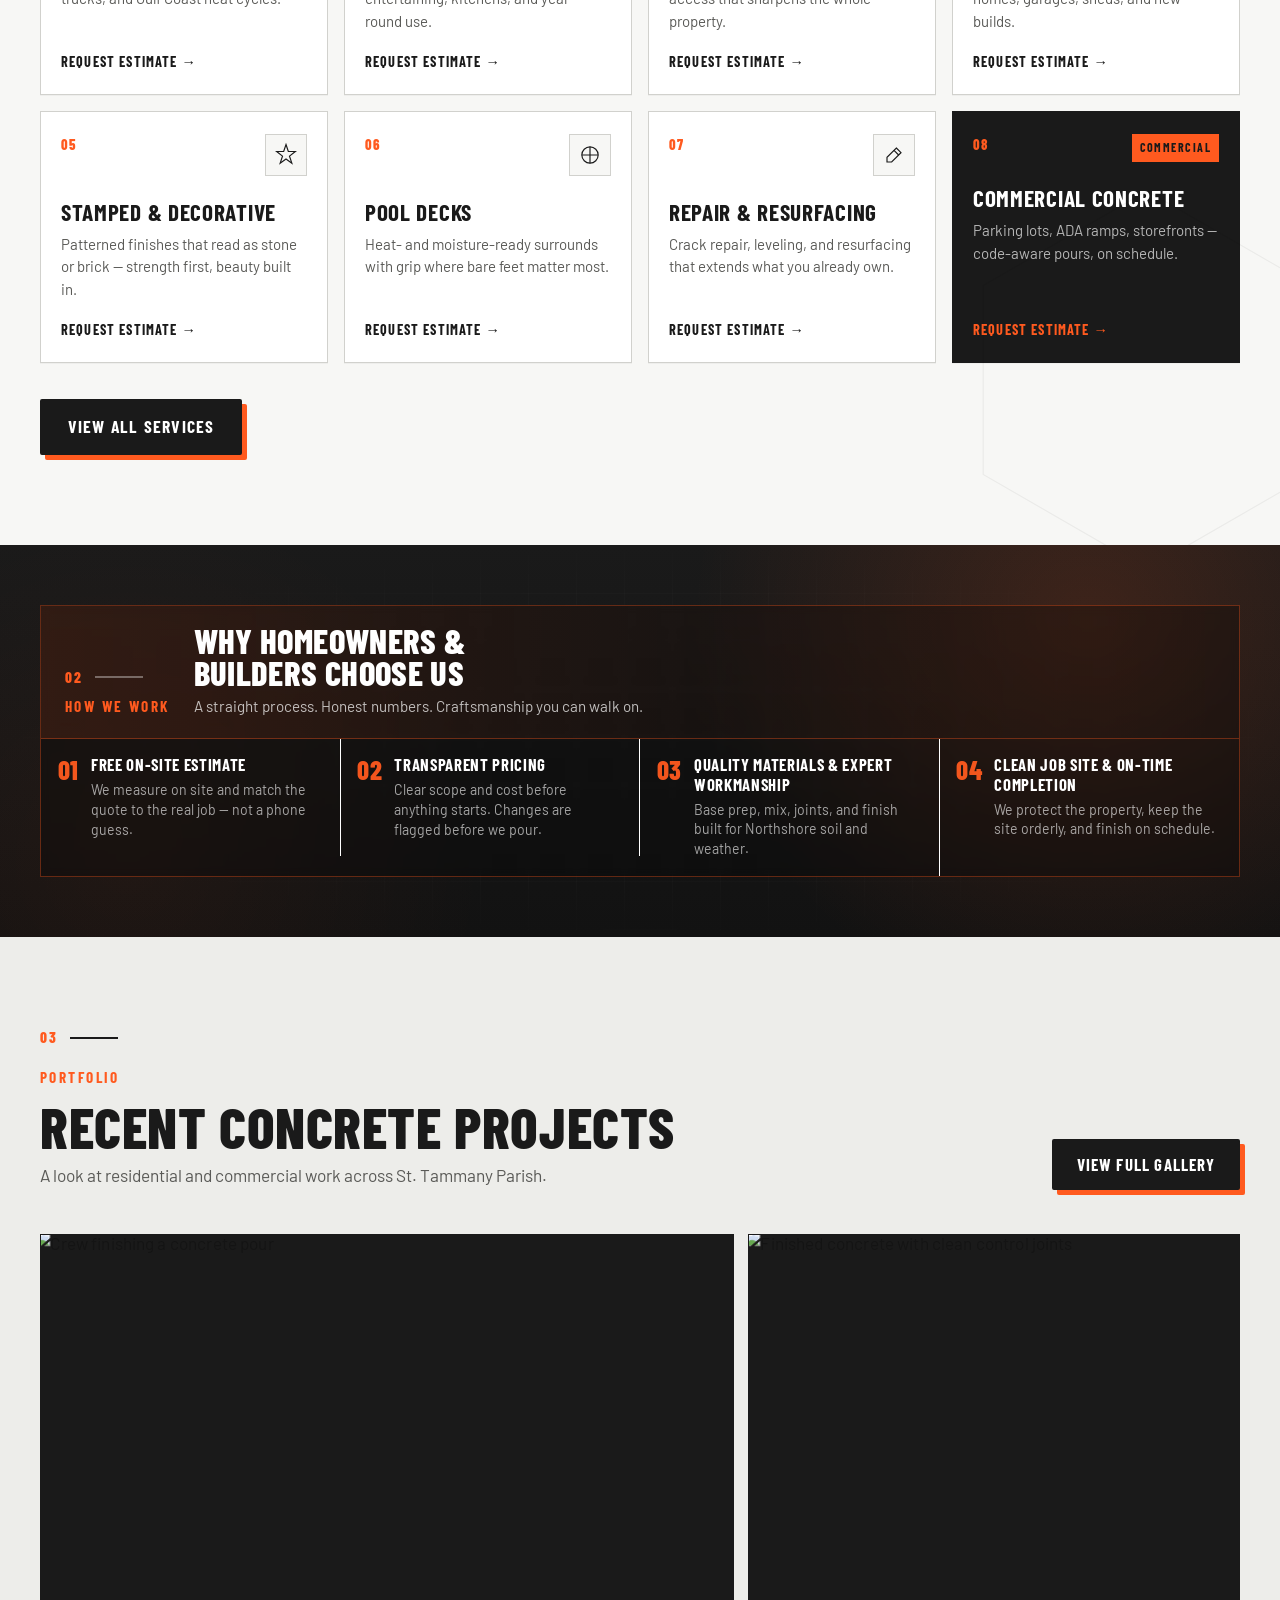
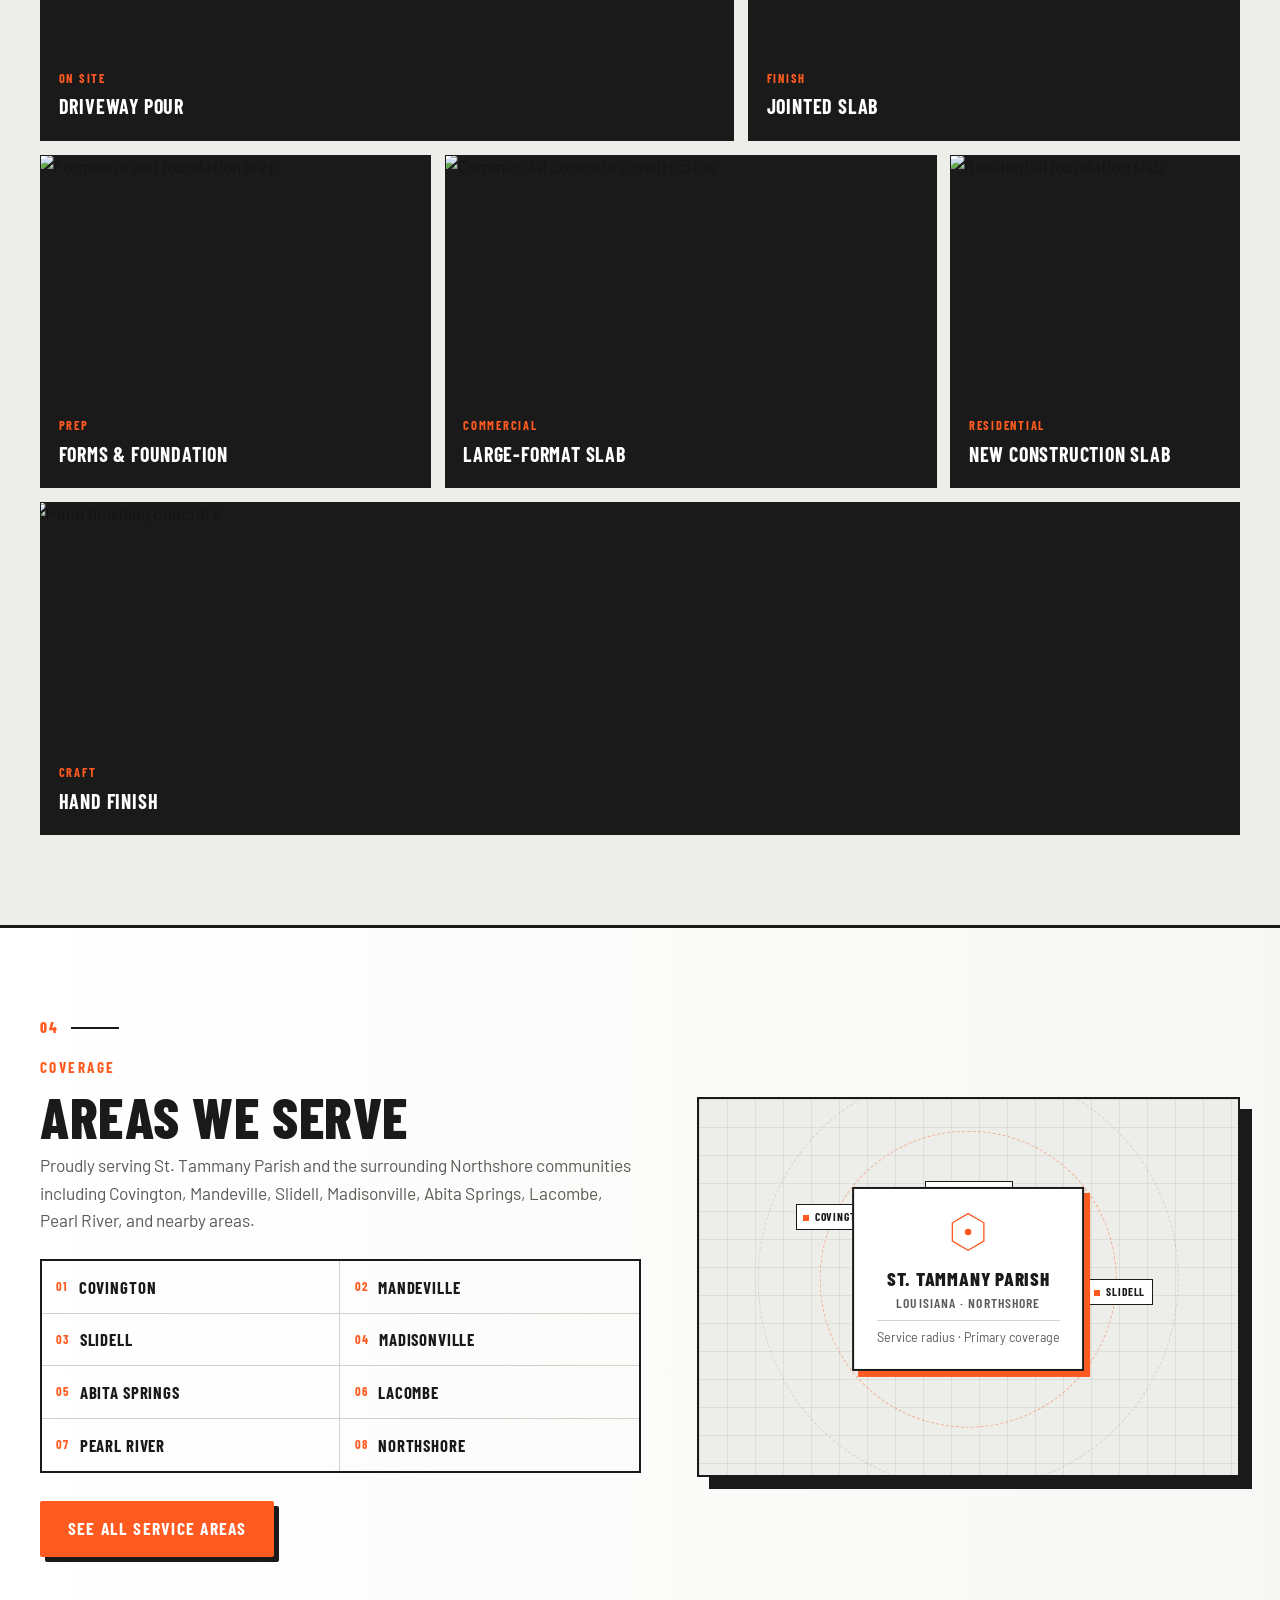
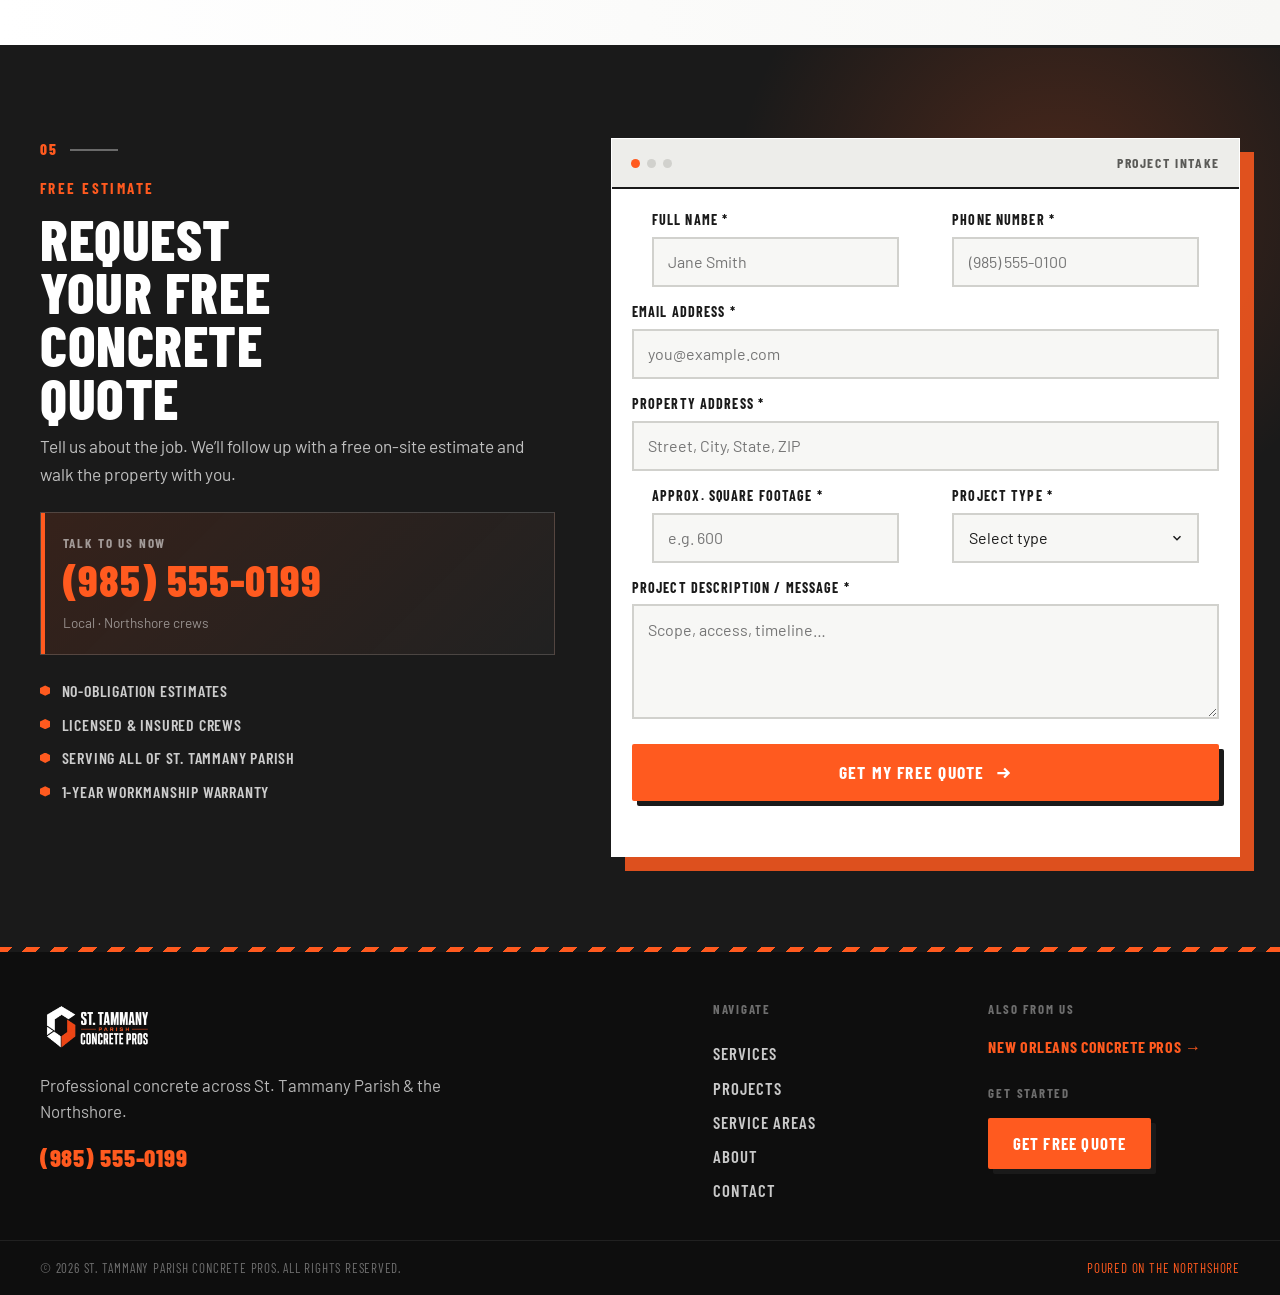
==== commit e80e361a: "Remove hero poster image; video-only background on both pages" ====
--- a/index.html
+++ b/index.html
@@ -77,11 +77,10 @@
           muted
           loop
           playsinline
-          preload="metadata"
-          poster="https://images.unsplash.com/photo-1504307651254-35680f356dfd?auto=format&fit=crop&w=1600&q=70"
+          preload="auto"
           aria-hidden="true"
         >
-          <source src="resources/video/st-tammany-concrete-hero.mp4" type="video/mp4" />
+          <source src="resources/video/concrete-hero.mp4" type="video/mp4" />
         </video>
         <div class="hero-veil"></div>
         <div class="hero-scan" aria-hidden="true"></div>
--- a/css/styles.css
+++ b/css/styles.css
@@ -1,12 +1,17 @@
-/* ==========================================================================
+﻿/* ==========================================================================
    St. Tammany Parish Concrete Pros — Design system
    Industrial craft · editorial layout · controlled depth
    Palette locked
    ========================================================================== */
 
 :root {
+  /* St. Tammany default palette */
   --ink: #1a1a1a;
+  --ink-rgb: 26, 26, 26;
+  --ink-deep: #121212;
+  --surface-dark: #0e0e0e;
   --accent: #ff5a1f;
+  --accent-rgb: 255, 90, 31;
   --accent-2: #ff7a45;
   --accent-deep: #d94812;
   --bg: #f7f7f5;
@@ -23,6 +28,23 @@
   --ease-out: cubic-bezier(0.16, 1, 0.3, 1);
 }
 
+/* New Orleans Concrete Pros — Deep Slate / Strong Teal */
+body[data-brand="nola-concrete"] {
+  --ink: #1b263b;
+  --ink-rgb: 27, 38, 59;
+  --ink-deep: #141c2b;
+  --surface-dark: #101828;
+  --accent: #00a896;
+  --accent-rgb: 0, 168, 150;
+  --accent-2: #2ec4b6;
+  --accent-deep: #008f7f;
+  --bg: #f5f7fa;
+  --bg-2: #e4e9f0;
+  --mute: #4a5568;
+  --white: #ffffff;
+  --line: #cbd5e0;
+}
+
 *,
 *::before,
 *::after {
@@ -39,7 +61,7 @@
   position: sticky;
   top: 0;
   z-index: 1001;
-  background: #0e0e0e;
+  background: var(--surface-dark);
   border-bottom: 1px solid rgba(255, 255, 255, 0.08);
   min-height: var(--brand-bar-h);
 }
@@ -102,7 +124,7 @@
 }
 
 .footer-sister:hover {
-  color: var(--accent-2, #ff7a45);
+  color: var(--accent-2);
 }
 
 .logo-img-wide {
@@ -171,7 +193,7 @@
   width: 0%;
   z-index: 10001;
   background: linear-gradient(90deg, var(--accent), var(--accent-2));
-  box-shadow: 0 0 12px rgba(255, 90, 31, 0.55);
+  box-shadow: 0 0 12px rgba(var(--accent-rgb), 0.55);
   pointer-events: none;
 }
 
@@ -369,7 +391,7 @@
   position: sticky;
   top: var(--brand-bar-h);
   z-index: 1000;
-  background: rgba(26, 26, 26, 0.94);
+  background: rgba(var(--ink-rgb), 0.94);
   backdrop-filter: blur(12px) saturate(1.2);
   border-bottom: 1px solid rgba(255, 255, 255, 0.06);
 }
@@ -561,36 +583,32 @@
   overflow: hidden;
 }
 
-.hero-bg img,
 .hero-bg .hero-video {
+  position: absolute;
+  inset: 0;
   width: 100%;
   height: 115%;
+  min-width: 100%;
+  min-height: 100%;
   object-fit: cover;
   object-position: center center;
   will-change: transform;
   filter: contrast(1.06) saturate(0.9) brightness(0.68);
-}
-
-.hero-bg .hero-video {
-  position: absolute;
-  inset: 0;
-  height: 115%;
-  min-width: 100%;
-  min-height: 100%;
   pointer-events: none;
+  background: var(--ink);
 }
 
 .hero-veil {
   position: absolute;
   inset: 0;
   background:
-    radial-gradient(ellipse 70% 80% at 15% 50%, rgba(26, 26, 26, 0.55) 0%, transparent 60%),
+    radial-gradient(ellipse 70% 80% at 15% 50%, rgba(var(--ink-rgb), 0.55) 0%, transparent 60%),
     linear-gradient(
       105deg,
-      rgba(26, 26, 26, 0.94) 0%,
-      rgba(26, 26, 26, 0.78) 42%,
-      rgba(26, 26, 26, 0.45) 72%,
-      rgba(26, 26, 26, 0.55) 100%
+      rgba(var(--ink-rgb), 0.94) 0%,
+      rgba(var(--ink-rgb), 0.78) 42%,
+      rgba(var(--ink-rgb), 0.45) 72%,
+      rgba(var(--ink-rgb), 0.55) 100%
     );
 }
 
@@ -702,7 +720,7 @@
   text-transform: uppercase;
   color: rgba(255, 255, 255, 0.8);
   border: 1px solid rgba(255, 255, 255, 0.2);
-  background: rgba(26, 26, 26, 0.35);
+  background: rgba(var(--ink-rgb), 0.35);
   backdrop-filter: blur(8px);
   padding: 0.45rem 0.75rem;
   margin-bottom: 1.25rem;
@@ -817,8 +835,8 @@
 }
 
 .stat-card:hover {
-  border-color: rgba(255, 90, 31, 0.55);
-  background: rgba(255, 90, 31, 0.1);
+  border-color: rgba(var(--accent-rgb), 0.55);
+  background: rgba(var(--accent-rgb), 0.1);
   transform: translateY(-3px);
 }
 
@@ -851,7 +869,7 @@
 
 .hero-plate {
   border: 1px solid rgba(255, 255, 255, 0.16);
-  background: rgba(26, 26, 26, 0.45);
+  background: rgba(var(--ink-rgb), 0.45);
   backdrop-filter: blur(8px);
   padding: 1rem 1.1rem;
 }
@@ -995,7 +1013,7 @@
   right: -6vw;
   bottom: -4vw;
   width: min(42vw, 420px);
-  color: rgba(26, 26, 26, 0.05);
+  color: rgba(var(--ink-rgb), 0.05);
   pointer-events: none;
 }
 
@@ -1031,7 +1049,7 @@
   padding: 1.35rem 1.25rem 1.3rem;
   display: flex;
   flex-direction: column;
-  box-shadow: 0 1px 0 rgba(26, 26, 26, 0.04);
+  box-shadow: 0 1px 0 rgba(var(--ink-rgb), 0.04);
   transition: border-color 0.25s ease, box-shadow 0.35s var(--ease),
     background 0.25s ease;
   position: relative;
@@ -1054,7 +1072,7 @@
 .svc-card:hover .svc-face,
 .svc-card:focus-within .svc-face {
   border-color: var(--ink);
-  box-shadow: 8px 12px 0 rgba(26, 26, 26, 0.08);
+  box-shadow: 8px 12px 0 rgba(var(--ink-rgb), 0.08);
 }
 
 .svc-card:hover .svc-face::before,
@@ -1170,9 +1188,9 @@
   position: absolute;
   inset: 0;
   background:
-    radial-gradient(circle at 85% 20%, rgba(255, 90, 31, 0.16), transparent 35%),
-    radial-gradient(circle at 10% 80%, rgba(255, 90, 31, 0.06), transparent 30%),
-    linear-gradient(180deg, #1a1a1a 0%, #121212 100%);
+    radial-gradient(circle at 85% 20%, rgba(var(--accent-rgb), 0.16), transparent 35%),
+    radial-gradient(circle at 10% 80%, rgba(var(--accent-rgb), 0.06), transparent 30%),
+    linear-gradient(180deg, var(--ink) 0%, var(--ink-deep) 100%);
   pointer-events: none;
 }
 
@@ -1190,7 +1208,7 @@
 .process-board {
   position: relative;
   z-index: 1;
-  border: 1px solid rgba(255, 90, 31, 0.35);
+  border: 1px solid rgba(var(--accent-rgb), 0.35);
   background: rgba(0, 0, 0, 0.25);
   backdrop-filter: blur(4px);
 }
@@ -1199,11 +1217,11 @@
   display: grid;
   gap: 0.65rem 1.5rem;
   padding: 1.15rem 1.25rem 1.2rem;
-  border-bottom: 1px solid rgba(255, 90, 31, 0.35);
+  border-bottom: 1px solid rgba(var(--accent-rgb), 0.35);
   background: linear-gradient(
     90deg,
-    rgba(255, 90, 31, 0.12),
-    rgba(255, 90, 31, 0.03) 55%,
+    rgba(var(--accent-rgb), 0.12),
+    rgba(var(--accent-rgb), 0.03) 55%,
     transparent
   );
 }
@@ -1298,7 +1316,7 @@
 
 .step-panel:hover,
 .step.is-in .step-panel:hover {
-  background: rgba(255, 90, 31, 0.08);
+  background: rgba(var(--accent-rgb), 0.08);
 }
 
 .step.is-in .step-panel {
@@ -1412,7 +1430,7 @@
   background: linear-gradient(
     180deg,
     transparent 35%,
-    rgba(26, 26, 26, 0.85) 100%
+    rgba(var(--ink-rgb), 0.85) 100%
   );
   z-index: 1;
   opacity: 0.9;
@@ -1562,8 +1580,8 @@
   position: absolute;
   inset: 0;
   background-image:
-    linear-gradient(rgba(26, 26, 26, 0.07) 1px, transparent 1px),
-    linear-gradient(90deg, rgba(26, 26, 26, 0.07) 1px, transparent 1px);
+    linear-gradient(rgba(var(--ink-rgb), 0.07) 1px, transparent 1px),
+    linear-gradient(90deg, rgba(var(--ink-rgb), 0.07) 1px, transparent 1px);
   background-size: 28px 28px;
 }
 
@@ -1573,14 +1591,14 @@
   top: 48%;
   width: 55%;
   aspect-ratio: 1;
-  border: 1px dashed rgba(255, 90, 31, 0.45);
+  border: 1px dashed rgba(var(--accent-rgb), 0.45);
   border-radius: 50%;
   transform: translate(-50%, -50%);
 }
 
 .map-ring.r2 {
   width: 78%;
-  border-color: rgba(26, 26, 26, 0.12);
+  border-color: rgba(var(--ink-rgb), 0.12);
 }
 
 .map-core {
@@ -1671,7 +1689,7 @@
   height: 55vw;
   right: -10vw;
   top: -15vw;
-  background: radial-gradient(circle, rgba(255, 90, 31, 0.22), transparent 65%);
+  background: radial-gradient(circle, rgba(var(--accent-rgb), 0.22), transparent 65%);
   pointer-events: none;
 }
 
@@ -1702,7 +1720,7 @@
   border: 1px solid rgba(255, 255, 255, 0.16);
   background: linear-gradient(
     135deg,
-    rgba(255, 90, 31, 0.12),
+    rgba(var(--accent-rgb), 0.12),
     rgba(255, 255, 255, 0.03)
   );
   position: relative;
@@ -1783,7 +1801,7 @@
   background: var(--white);
   color: var(--ink);
   border: 1px solid rgba(255, 255, 255, 0.1);
-  box-shadow: 14px 14px 0 rgba(255, 90, 31, 0.85);
+  box-shadow: 14px 14px 0 rgba(var(--accent-rgb), 0.85);
   padding: 0 0 1.4rem;
   transform-style: preserve-3d;
 }
@@ -1918,7 +1936,7 @@
 
 /* —— FOOTER —— */
 .site-footer {
-  background: #0e0e0e;
+  background: var(--surface-dark);
   color: rgba(255, 255, 255, 0.7);
 }
 
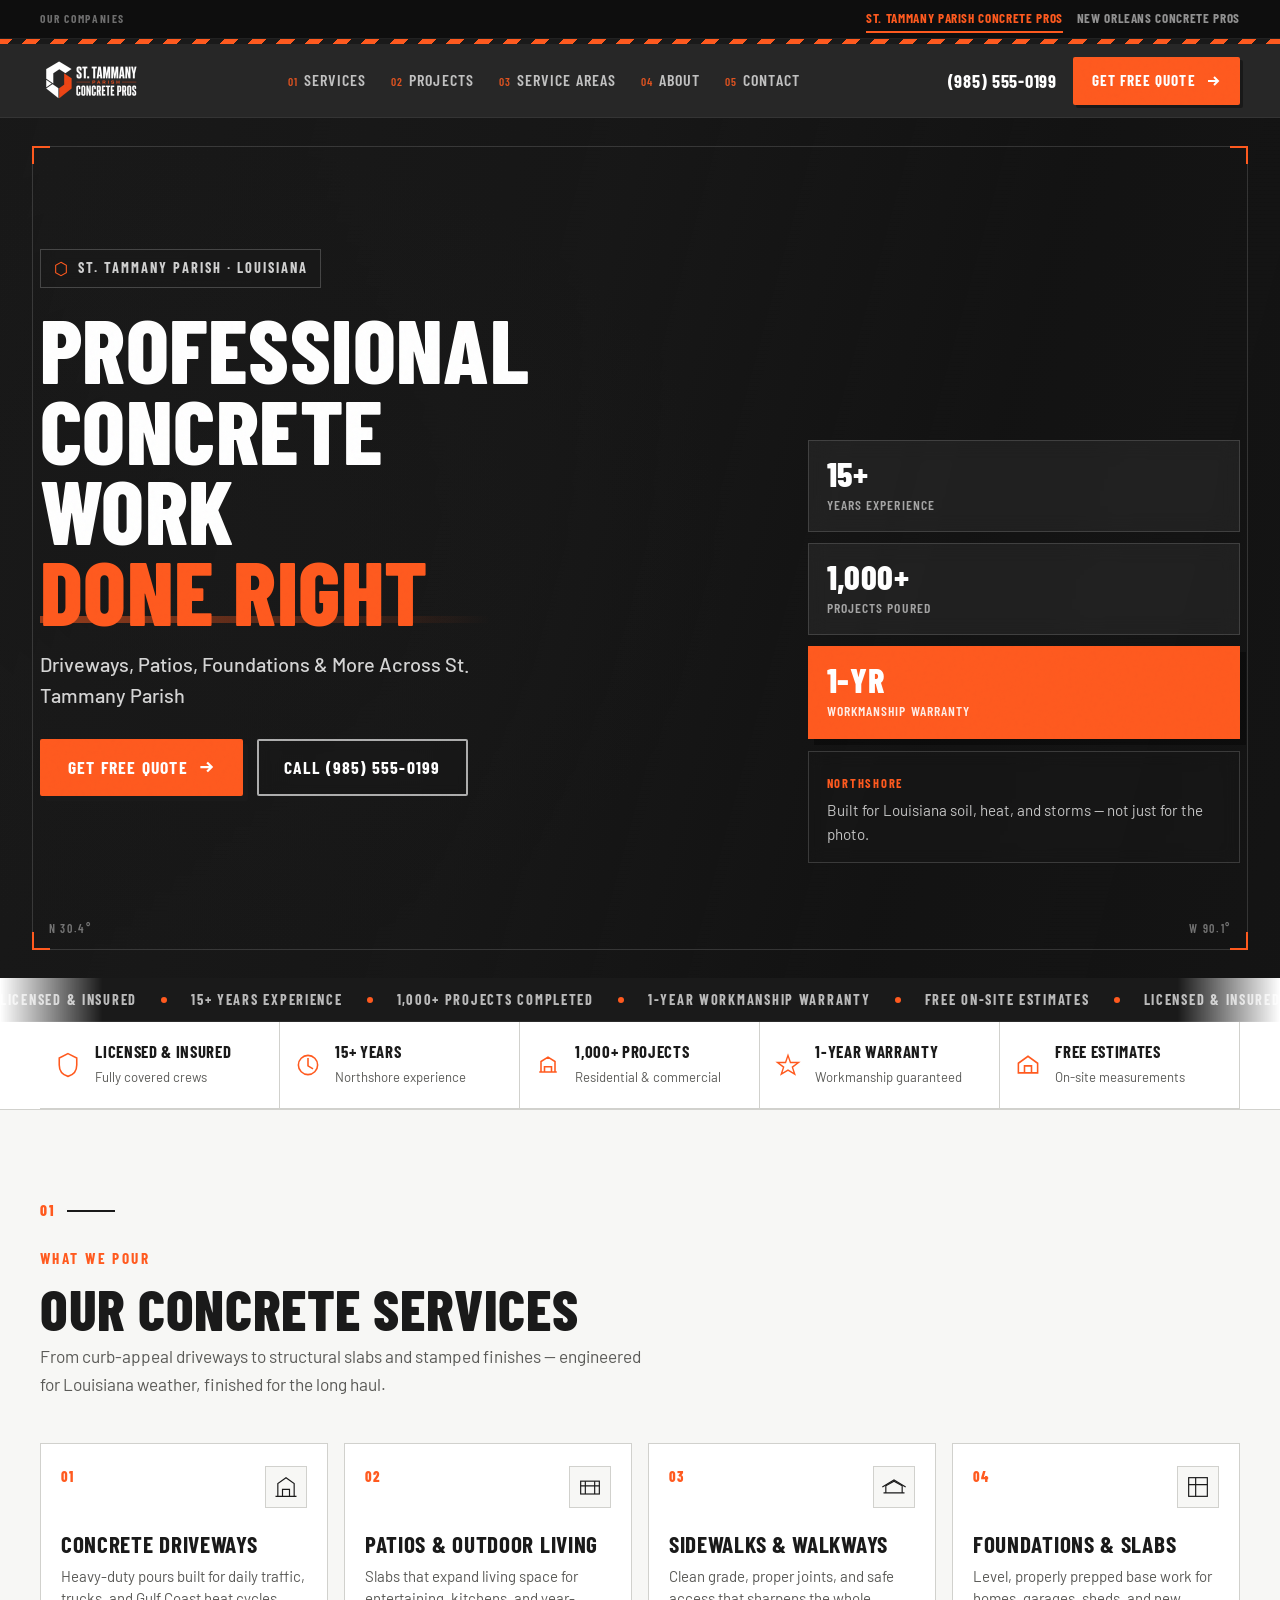
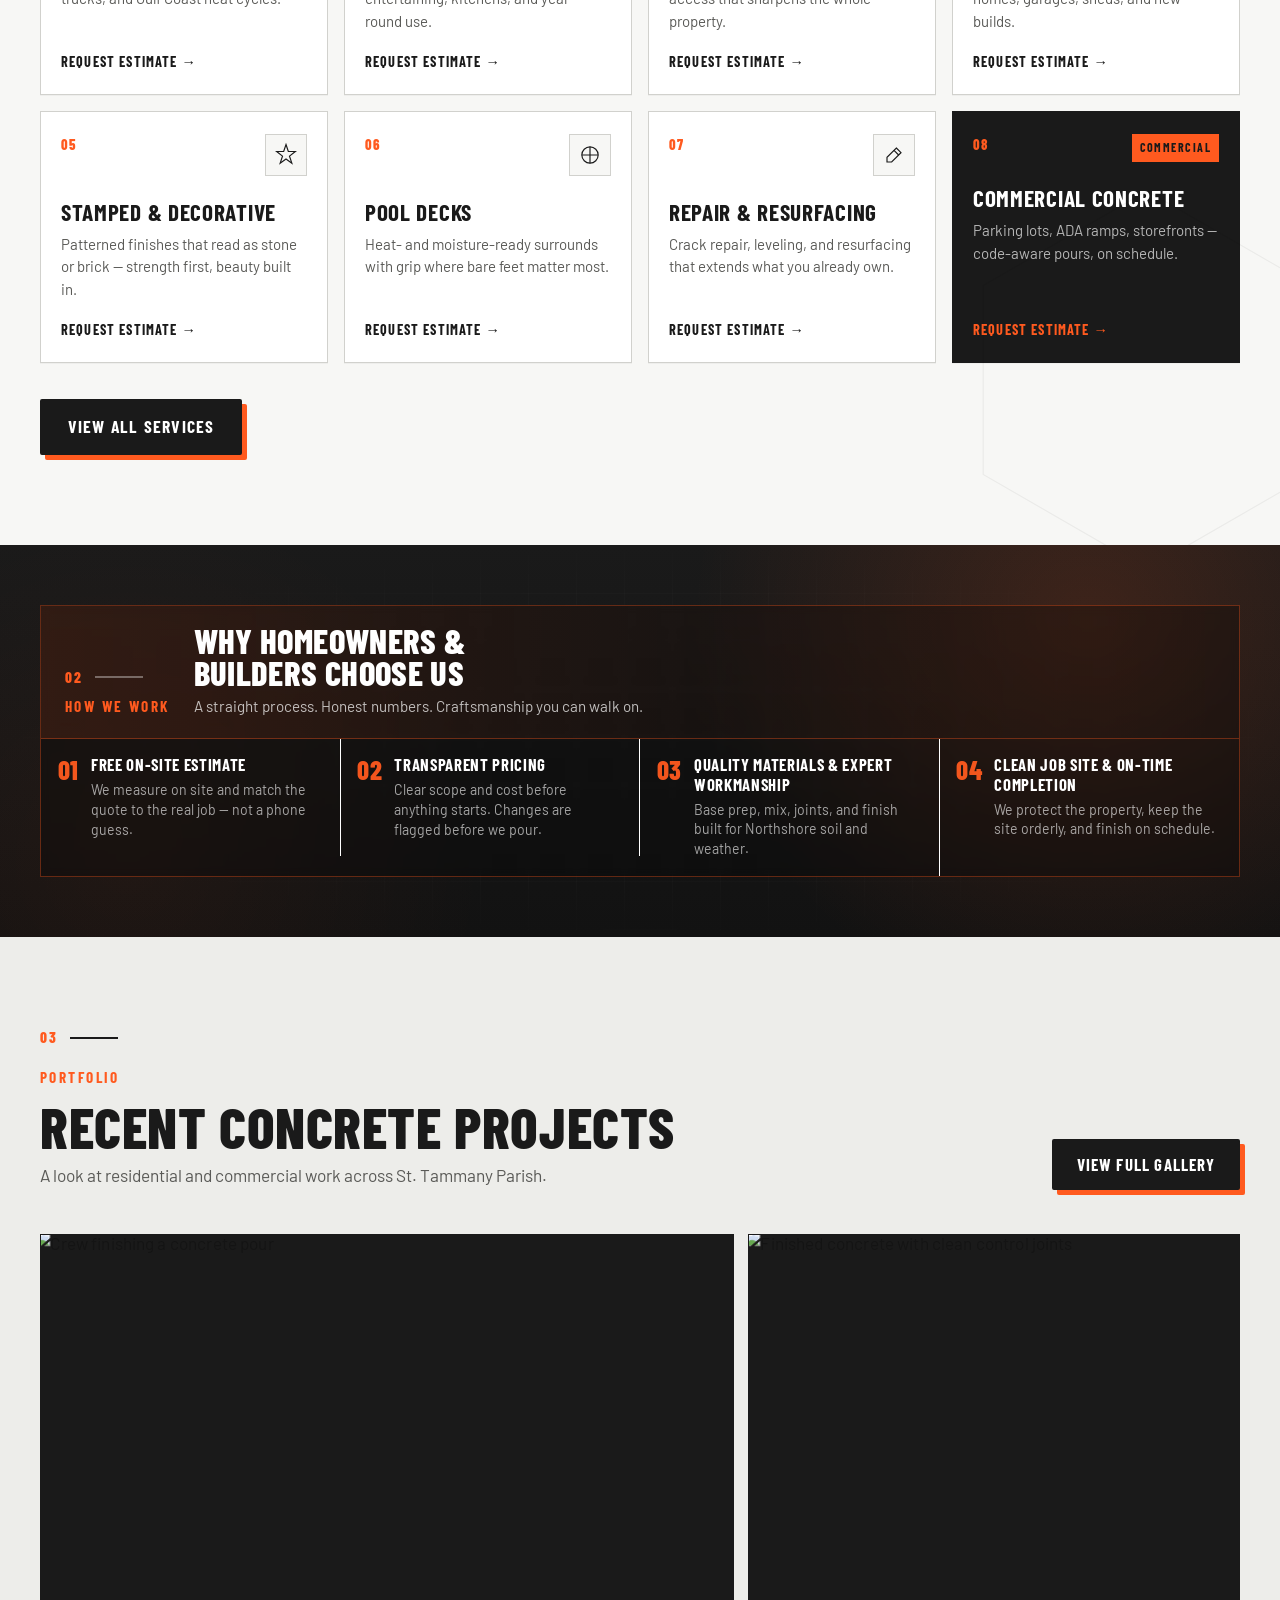
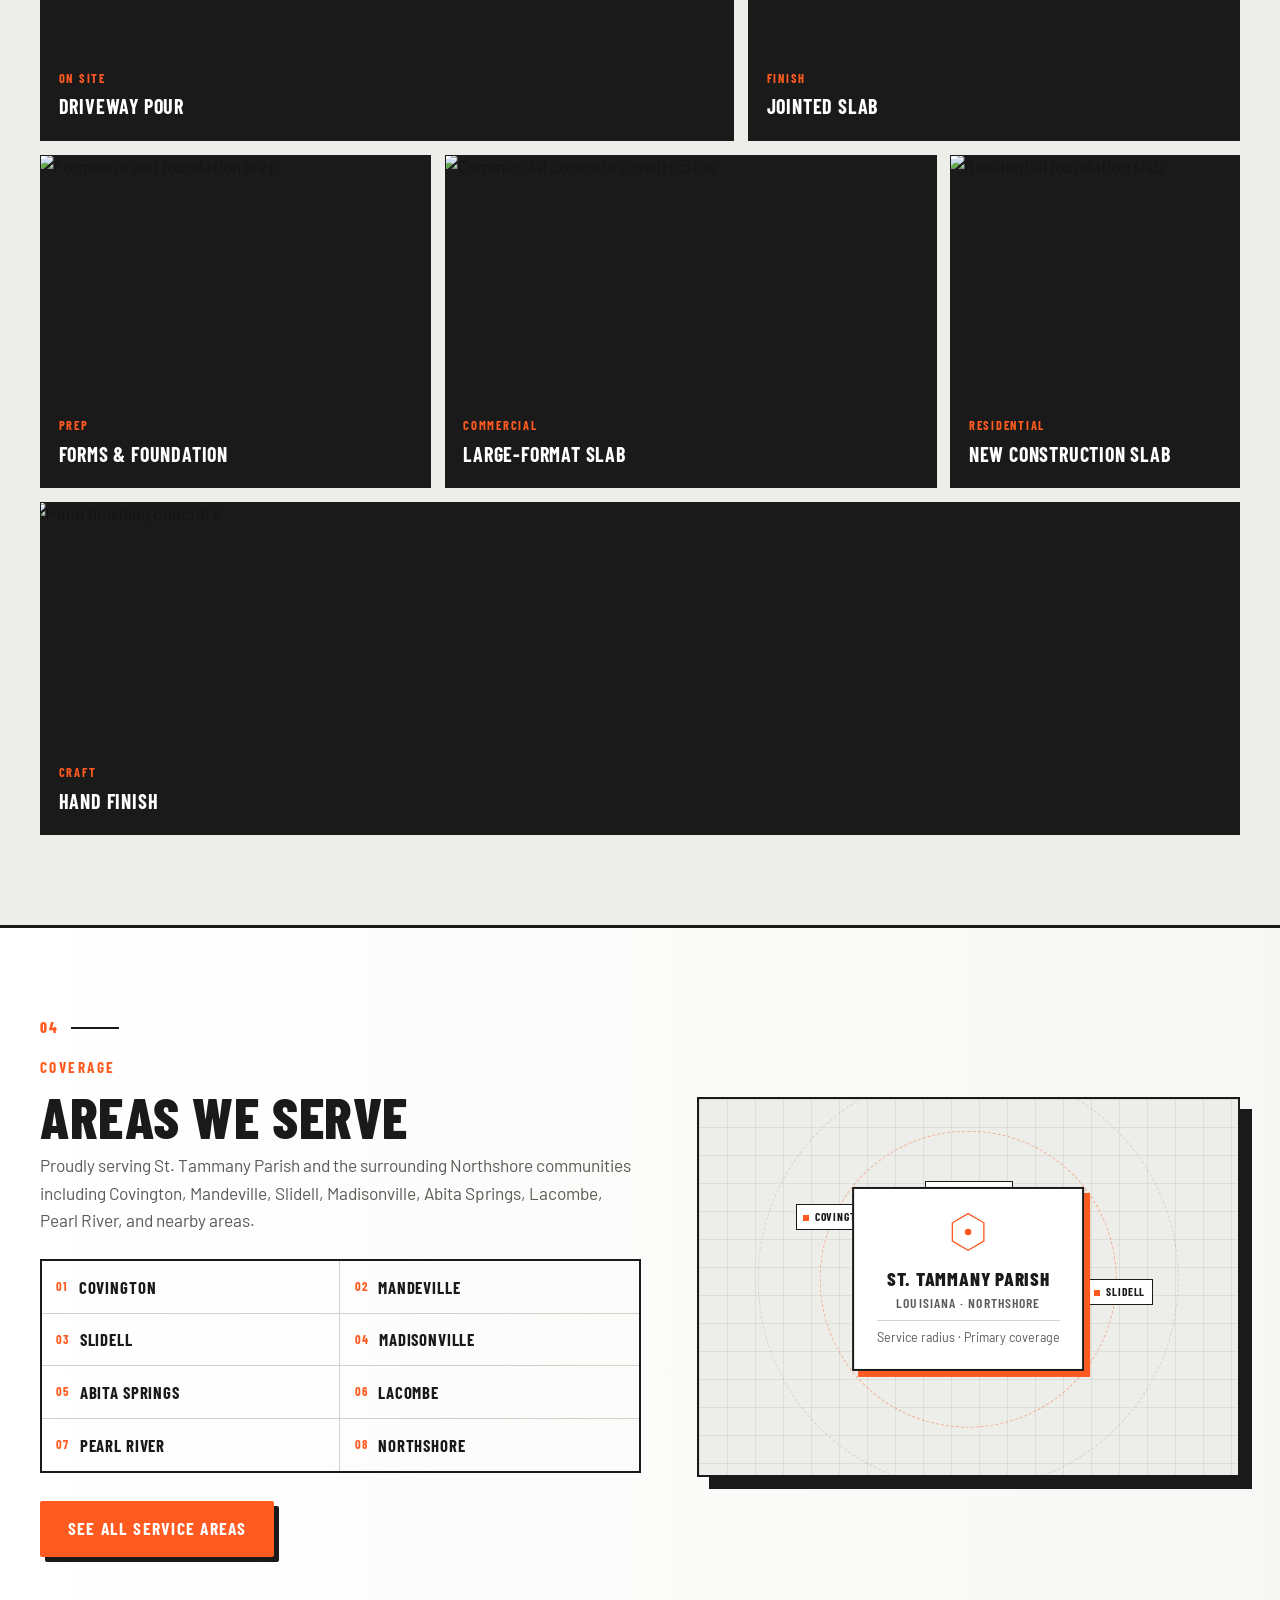
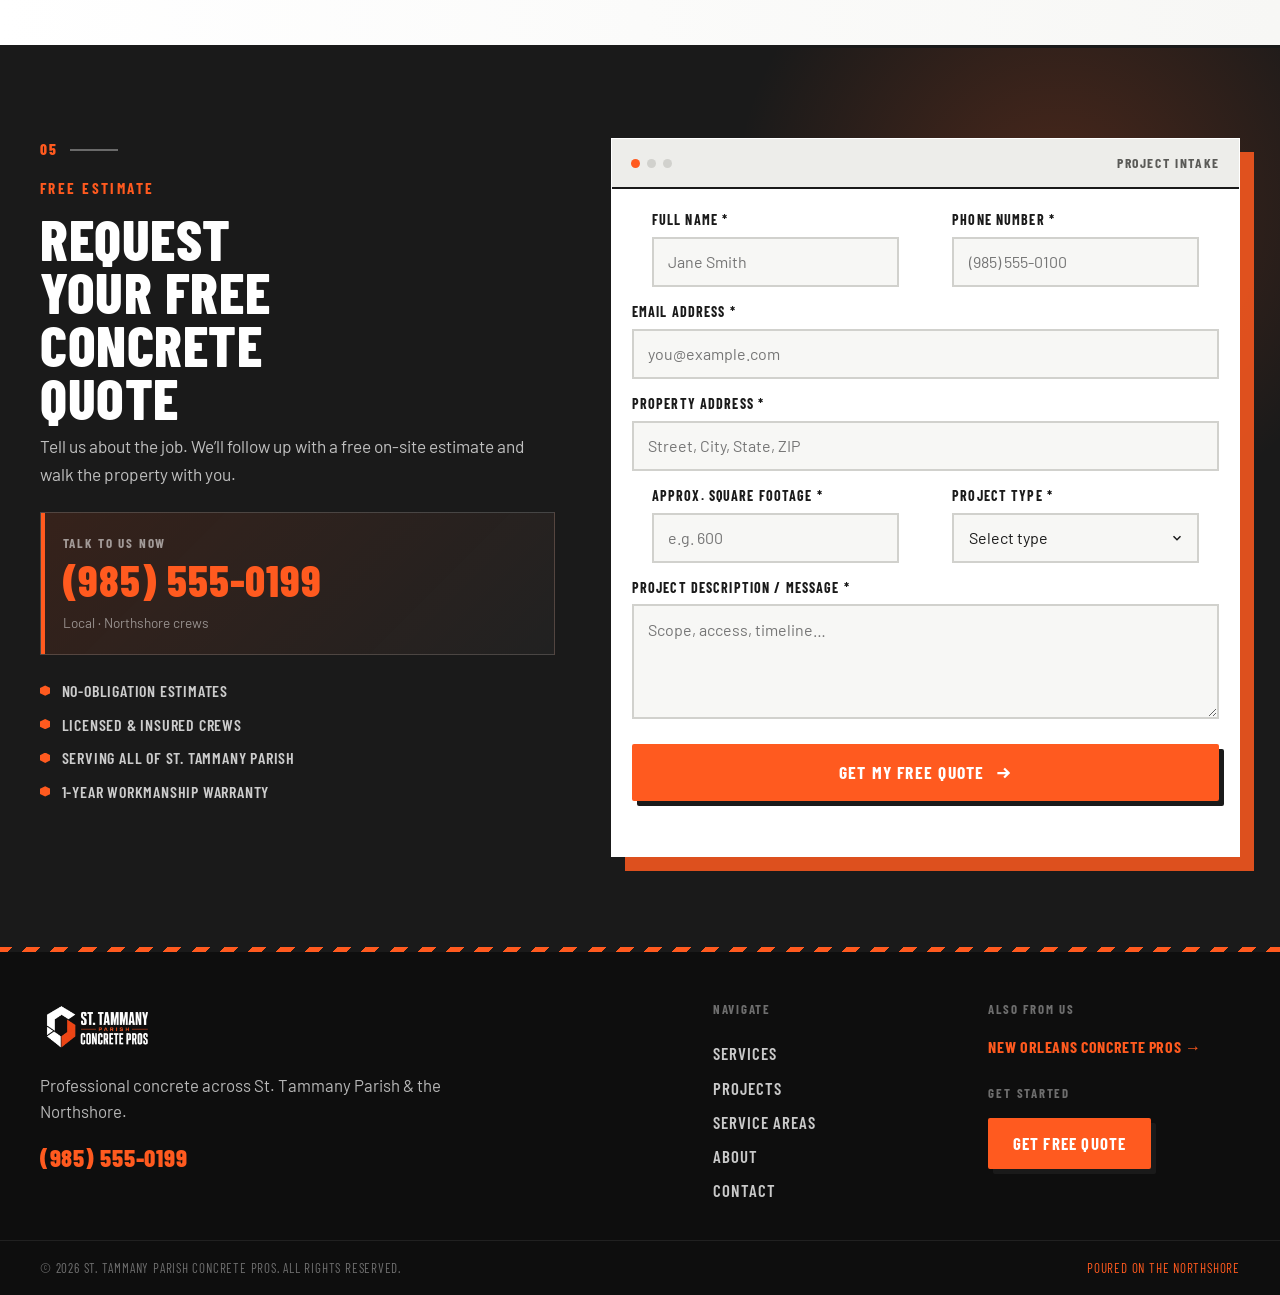
==== commit f1c7cd43: "Optimize both brand pages for mobile layout, touch, and performance." ====
--- a/index.html
+++ b/index.html
@@ -2,7 +2,7 @@
 <html lang="en">
 <head>
   <meta charset="UTF-8" />
-  <meta name="viewport" content="width=device-width, initial-scale=1.0" />
+  <meta name="viewport" content="width=device-width, initial-scale=1.0, viewport-fit=cover" />
   <meta name="description" content="St. Tammany Parish Concrete Pros — driveways, patios, foundations, stamped concrete & more across St. Tammany Parish and the Northshore." />
   <title>St. Tammany Parish Concrete Pros | Concrete Contractors</title>
   <link rel="icon" type="image/jpeg" href="assets/favicon.jpg" />
--- a/css/styles.css
+++ b/css/styles.css
@@ -2066,3 +2066,466 @@
     display: none;
   }
 }
+
+/* ==========================================================================
+   Mobile optimization (shared by both brand pages)
+   ========================================================================== */
+
+html {
+  -webkit-text-size-adjust: 100%;
+  text-size-adjust: 100%;
+}
+
+body {
+  overflow-x: hidden;
+}
+
+.container {
+  width: min(100% - 1.25rem, var(--max));
+  padding-left: env(safe-area-inset-left, 0);
+  padding-right: env(safe-area-inset-right, 0);
+}
+
+/* Touch-friendly controls */
+.btn {
+  min-height: 48px;
+}
+
+.nav-toggle {
+  min-width: 48px;
+  min-height: 48px;
+  touch-action: manipulation;
+}
+
+.brand-links a,
+.nav-mobile a,
+.footer-cols nav a {
+  touch-action: manipulation;
+}
+
+/* —— ≤ 900px: tablet / large phone —— */
+@media (max-width: 900px) {
+  :root {
+    --header-h: 68px;
+    --brand-bar-h: auto;
+  }
+
+  /* Brand bar scrolls away so sticky header works cleanly */
+  .brand-bar {
+    position: relative;
+    z-index: 1001;
+  }
+
+  .site-header {
+    top: 0;
+  }
+
+  html {
+    scroll-padding-top: calc(var(--header-h) + 8px);
+  }
+
+  .brand-bar-inner {
+    flex-direction: column;
+    align-items: flex-start;
+    gap: 0.25rem;
+    padding: 0.45rem 0;
+  }
+
+  .brand-bar-label {
+    font-size: 0.65rem;
+  }
+
+  .brand-links {
+    width: 100%;
+    gap: 0.5rem 0.75rem;
+  }
+
+  .brand-links a {
+    font-size: 0.72rem;
+    letter-spacing: 0.03em;
+    line-height: 1.25;
+    max-width: 100%;
+  }
+
+  .logo-img {
+    height: 42px;
+    max-width: min(160px, 52vw);
+  }
+
+  .header-inner {
+    height: calc(var(--header-h) - 5px);
+    gap: 0.5rem;
+  }
+
+  .hero {
+    min-height: auto;
+    align-items: stretch;
+  }
+
+  .hero-frame {
+    inset: 0.65rem;
+  }
+
+  .coord {
+    display: none;
+  }
+
+  .hero-grid {
+    gap: 1.5rem;
+    padding: 3.25rem 0 2.75rem;
+    width: min(100% - 1.25rem, var(--max));
+  }
+
+  .hero-title {
+    font-size: clamp(2.35rem, 11vw, 3.4rem);
+    max-width: none;
+    margin-bottom: 0.9rem;
+  }
+
+  .hero-chip {
+    font-size: 0.75rem;
+    letter-spacing: 0.1em;
+    padding: 0.4rem 0.6rem;
+    margin-bottom: 0.9rem;
+    max-width: 100%;
+  }
+
+  .hero-sub {
+    font-size: 1rem;
+    margin-bottom: 1.25rem;
+  }
+
+  .hero-actions {
+    flex-direction: column;
+    align-items: stretch;
+    gap: 0.65rem;
+    margin-bottom: 1.25rem;
+  }
+
+  .hero-actions .btn {
+    width: 100%;
+  }
+
+  .hero-trust {
+    flex-direction: column;
+    gap: 0.45rem;
+  }
+
+  .hero-trust li {
+    border-right: 0;
+    margin-right: 0;
+    padding-right: 0;
+    font-size: 0.82rem;
+  }
+
+  .stat-stack {
+    grid-template-columns: 1fr;
+    gap: 0.55rem;
+  }
+
+  .stat-n {
+    font-size: 1.75rem;
+  }
+
+  .hero-bg .hero-video {
+    height: 100%;
+    filter: contrast(1.04) saturate(0.88) brightness(0.55);
+  }
+
+  .hero-veil {
+    background: linear-gradient(
+      180deg,
+      rgba(var(--ink-rgb), 0.88) 0%,
+      rgba(var(--ink-rgb), 0.82) 45%,
+      rgba(var(--ink-rgb), 0.9) 100%
+    );
+  }
+
+  .section {
+    padding: clamp(2.75rem, 8vw, 3.75rem) 0;
+  }
+
+  .display {
+    font-size: clamp(1.85rem, 7.5vw, 2.5rem);
+  }
+
+  .sec-head {
+    margin-bottom: 1.75rem;
+  }
+
+  .svc-face {
+    min-height: 0;
+    padding: 1.15rem 1.05rem;
+  }
+
+  .svc-face h3 {
+    font-size: 1.25rem;
+  }
+
+  .process {
+    padding: clamp(2rem, 6vw, 3rem) 0;
+  }
+
+  .process-heading {
+    padding: 1rem 1rem 1.05rem;
+  }
+
+  .process-heading-copy .display {
+    font-size: clamp(1.35rem, 6vw, 1.85rem);
+    max-width: none;
+  }
+
+  .step-panel {
+    padding: 0.95rem 0.9rem 1rem;
+    grid-template-columns: auto 1fr;
+    gap: 0.65rem;
+  }
+
+  .step-no {
+    font-size: 1.35rem;
+  }
+
+  .step-body h3 {
+    font-size: 0.98rem;
+  }
+
+  .shot {
+    min-height: 200px;
+  }
+
+  .shot figcaption strong {
+    font-size: 1.05rem;
+  }
+
+  .map-tags {
+    display: none;
+  }
+
+  .map-plate {
+    min-height: 280px;
+    box-shadow: 6px 6px 0 var(--ink);
+  }
+
+  .map-core {
+    min-width: min(200px, 78%);
+    padding: 1.1rem 1rem;
+  }
+
+  .quote-form {
+    box-shadow: 6px 6px 0 rgba(var(--accent-rgb), 0.85);
+  }
+
+  .quote-form .fields-2,
+  .quote-form .field {
+    padding-left: 1rem;
+    padding-right: 1rem;
+  }
+
+  .quote-form .btn {
+    margin-left: 1rem;
+    margin-right: 1rem;
+    width: calc(100% - 2rem);
+  }
+
+  .form-chrome {
+    padding: 0.75rem 1rem;
+  }
+
+  .call-num {
+    font-size: clamp(1.65rem, 8vw, 2.15rem);
+    word-break: break-word;
+  }
+
+  .check-list li {
+    font-size: 0.9rem;
+  }
+
+  .footer-grid {
+    padding: 2.25rem 0 1.75rem;
+    gap: 1.75rem;
+  }
+
+  .footer-cols {
+    grid-template-columns: 1fr;
+    gap: 1.5rem;
+  }
+
+  .footer-bottom-inner {
+    flex-direction: column;
+    gap: 0.35rem;
+  }
+
+  /* Soften heavy offset shadows on small screens */
+  .btn-primary,
+  .btn-dark {
+    box-shadow: 3px 3px 0 var(--ink);
+  }
+
+  .btn-dark {
+    box-shadow: 3px 3px 0 var(--accent);
+  }
+
+  .btn-primary:hover,
+  .btn-dark:hover {
+    transform: none;
+    box-shadow: 3px 3px 0 var(--ink);
+  }
+
+  .btn-dark:hover {
+    box-shadow: 3px 3px 0 var(--accent);
+  }
+
+  /* Disable hover tilt transforms on coarse pointers via CSS safety */
+  .svc-card,
+  .quote-form {
+    transform: none !important;
+  }
+
+  .svc-face {
+    transform: none !important;
+  }
+}
+
+/* —— ≤ 560px: phones —— */
+@media (max-width: 560px) {
+  body {
+    font-size: 0.98rem;
+  }
+
+  .container {
+    width: min(100% - 1rem, var(--max));
+  }
+
+  .logo-img {
+    height: 38px;
+    max-width: min(140px, 48vw);
+  }
+
+  .nav-mobile {
+    max-height: min(70vh, 480px);
+    overflow-y: auto;
+    -webkit-overflow-scrolling: touch;
+  }
+
+  .nav-mobile a {
+    padding: 0.9rem 0.5rem;
+    font-size: 1rem;
+  }
+
+  .hero-grid {
+    padding: 2.75rem 0 2.25rem;
+  }
+
+  .hero-title {
+    font-size: clamp(2.1rem, 12vw, 2.75rem);
+    line-height: 0.92;
+  }
+
+  .hero-actions .btn-lg {
+    padding: 0.95rem 1.15rem;
+    font-size: 1rem;
+  }
+
+  .trust-cell {
+    padding: 1rem 0.75rem;
+  }
+
+  .trust-cell b {
+    font-size: 0.95rem;
+  }
+
+  .trust-track {
+    font-size: 0.78rem;
+    letter-spacing: 0.08em;
+    gap: 1rem;
+  }
+
+  .city-grid {
+    grid-template-columns: 1fr;
+  }
+
+  .city-grid li {
+    border-right: 0 !important;
+  }
+
+  .city-grid li:nth-last-child(-n + 2) {
+    border-bottom: 1px solid var(--line);
+  }
+
+  .city-grid li:last-child {
+    border-bottom: 0;
+  }
+
+  .areas-shell {
+    padding: 2.75rem 0;
+  }
+
+  .quote-form {
+    box-shadow: 4px 4px 0 rgba(var(--accent-rgb), 0.85);
+  }
+
+  .field input,
+  .field select,
+  .field textarea {
+    font-size: 16px; /* prevents iOS zoom on focus */
+    padding: 0.9rem 0.85rem;
+  }
+
+  .process-board {
+    border-width: 1px;
+  }
+
+  .services-deco {
+    display: none;
+  }
+
+  .noise {
+    opacity: 0.02;
+  }
+}
+
+/* —— ≤ 380px: small phones —— */
+@media (max-width: 380px) {
+  .hero-title {
+    font-size: 1.95rem;
+  }
+
+  .brand-links a {
+    font-size: 0.68rem;
+  }
+
+  .btn {
+    letter-spacing: 0.04em;
+    padding-left: 1rem;
+    padding-right: 1rem;
+  }
+}
+
+/* Prefer reduced data / battery: lighter video treatment */
+@media (max-width: 900px) {
+  .hero-bg .hero-video {
+    will-change: auto;
+  }
+}
+
+/* Hover effects only where hover is real */
+@media (hover: none) {
+  .svc-card:hover .svc-face,
+  .gallery-item:hover,
+  .shot:hover img {
+    transform: none;
+  }
+
+  .shot:hover img {
+    filter: grayscale(0.2) contrast(1.06) saturate(0.9);
+  }
+
+  .shot:hover .shot-frame {
+    opacity: 0;
+  }
+
+  .btn-primary:hover,
+  .btn-dark:hover {
+    transform: none;
+  }
+}
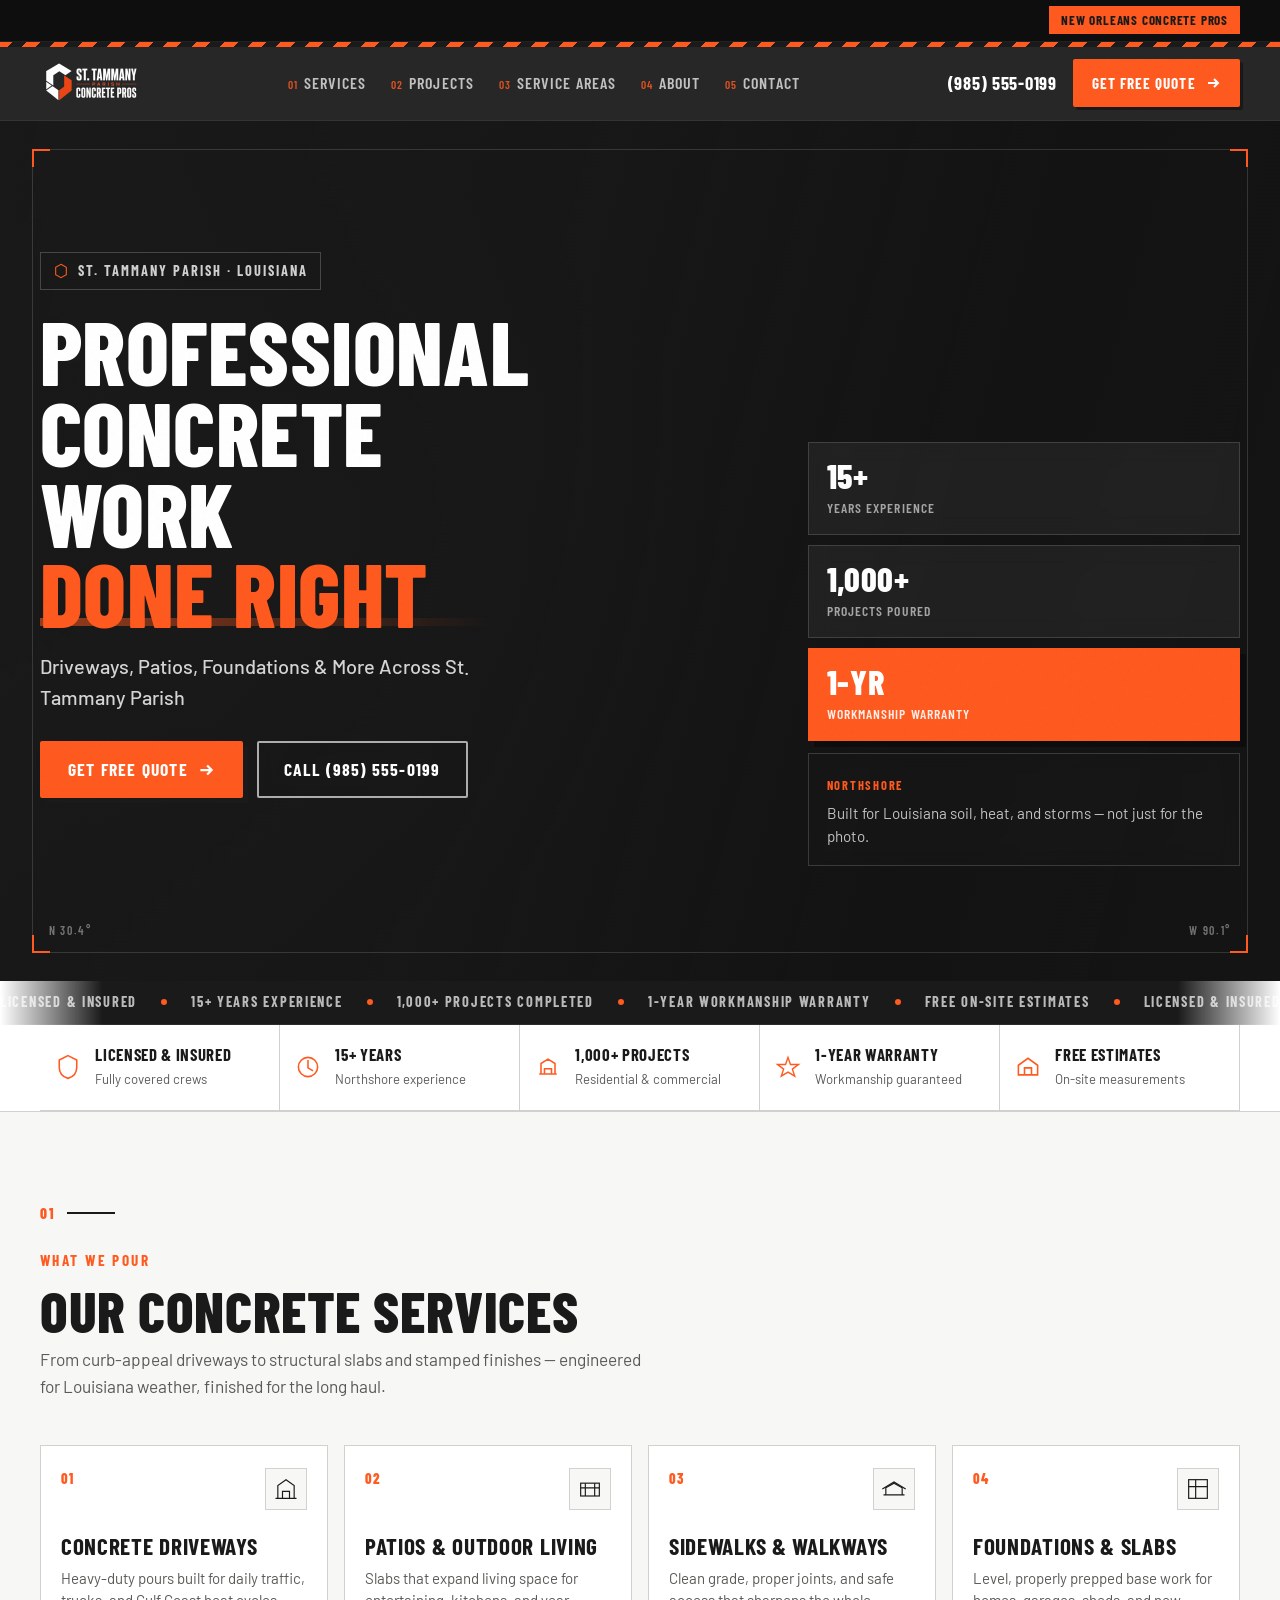
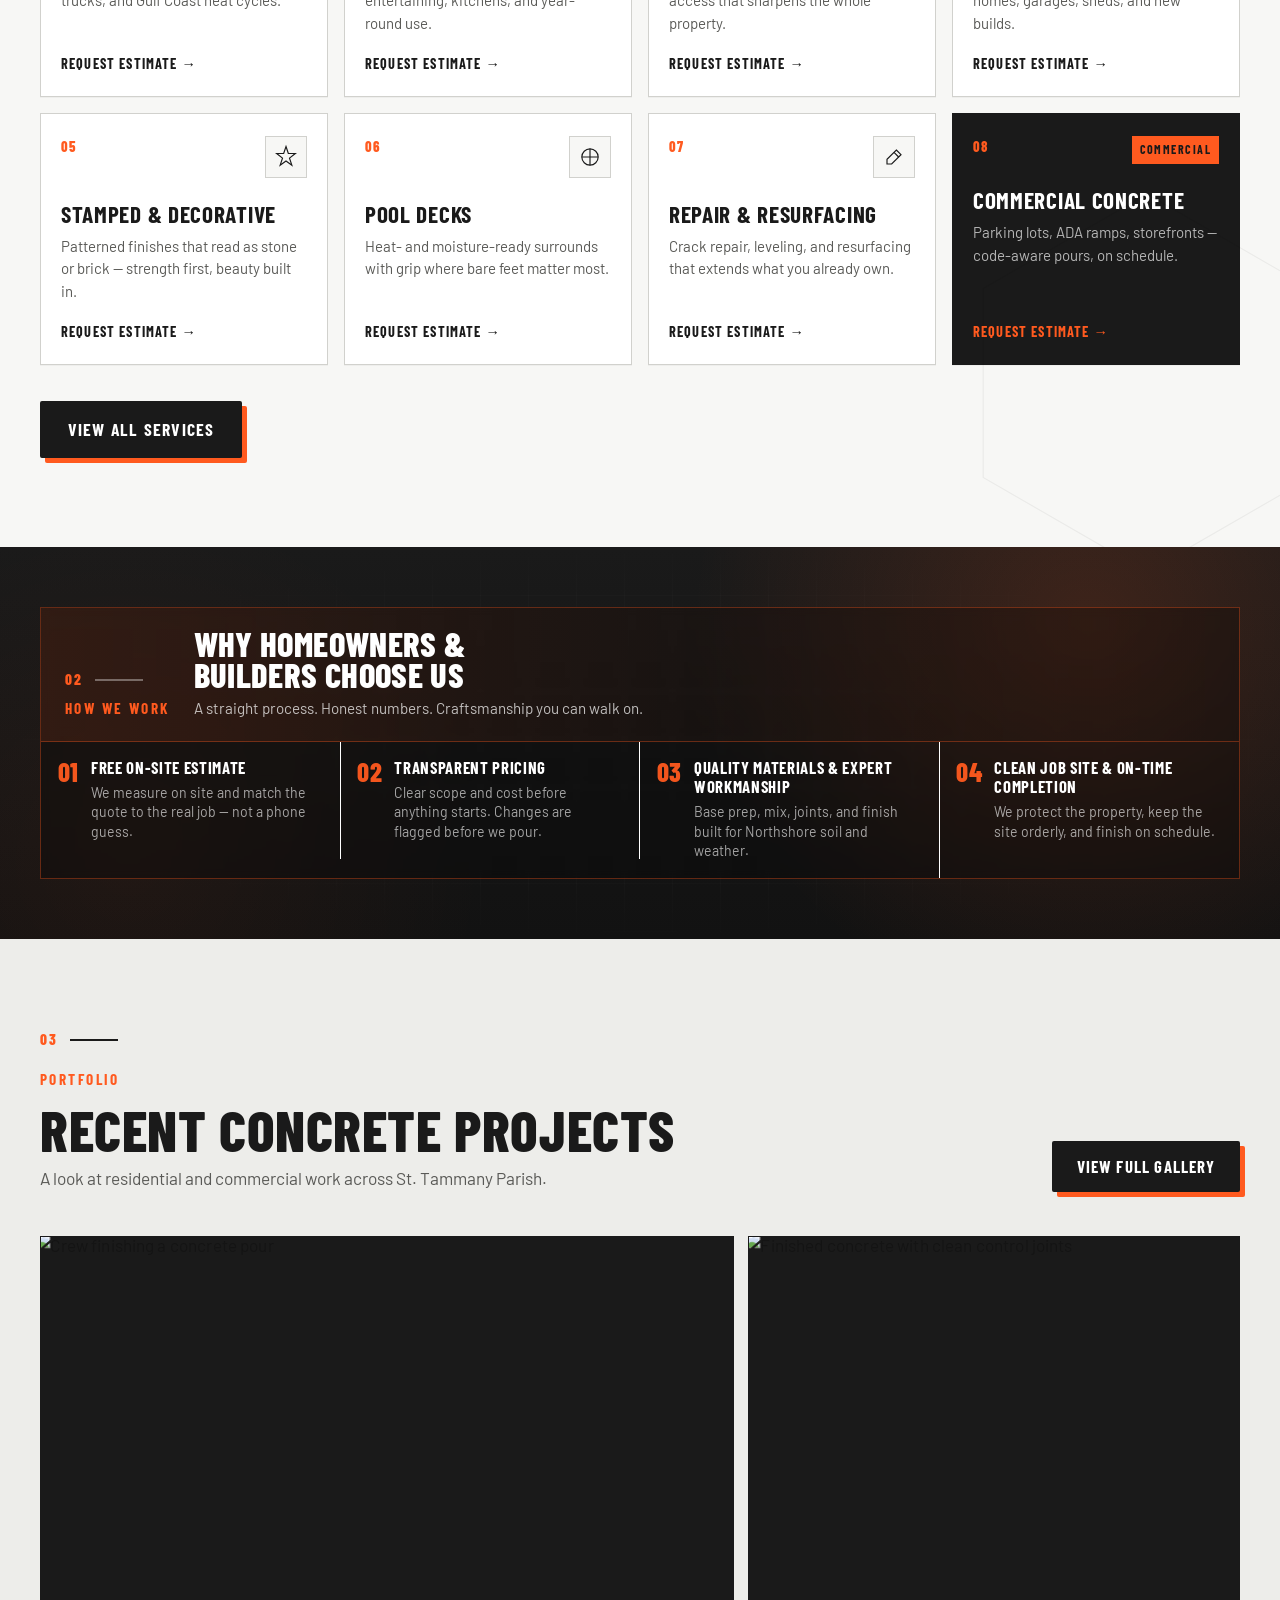
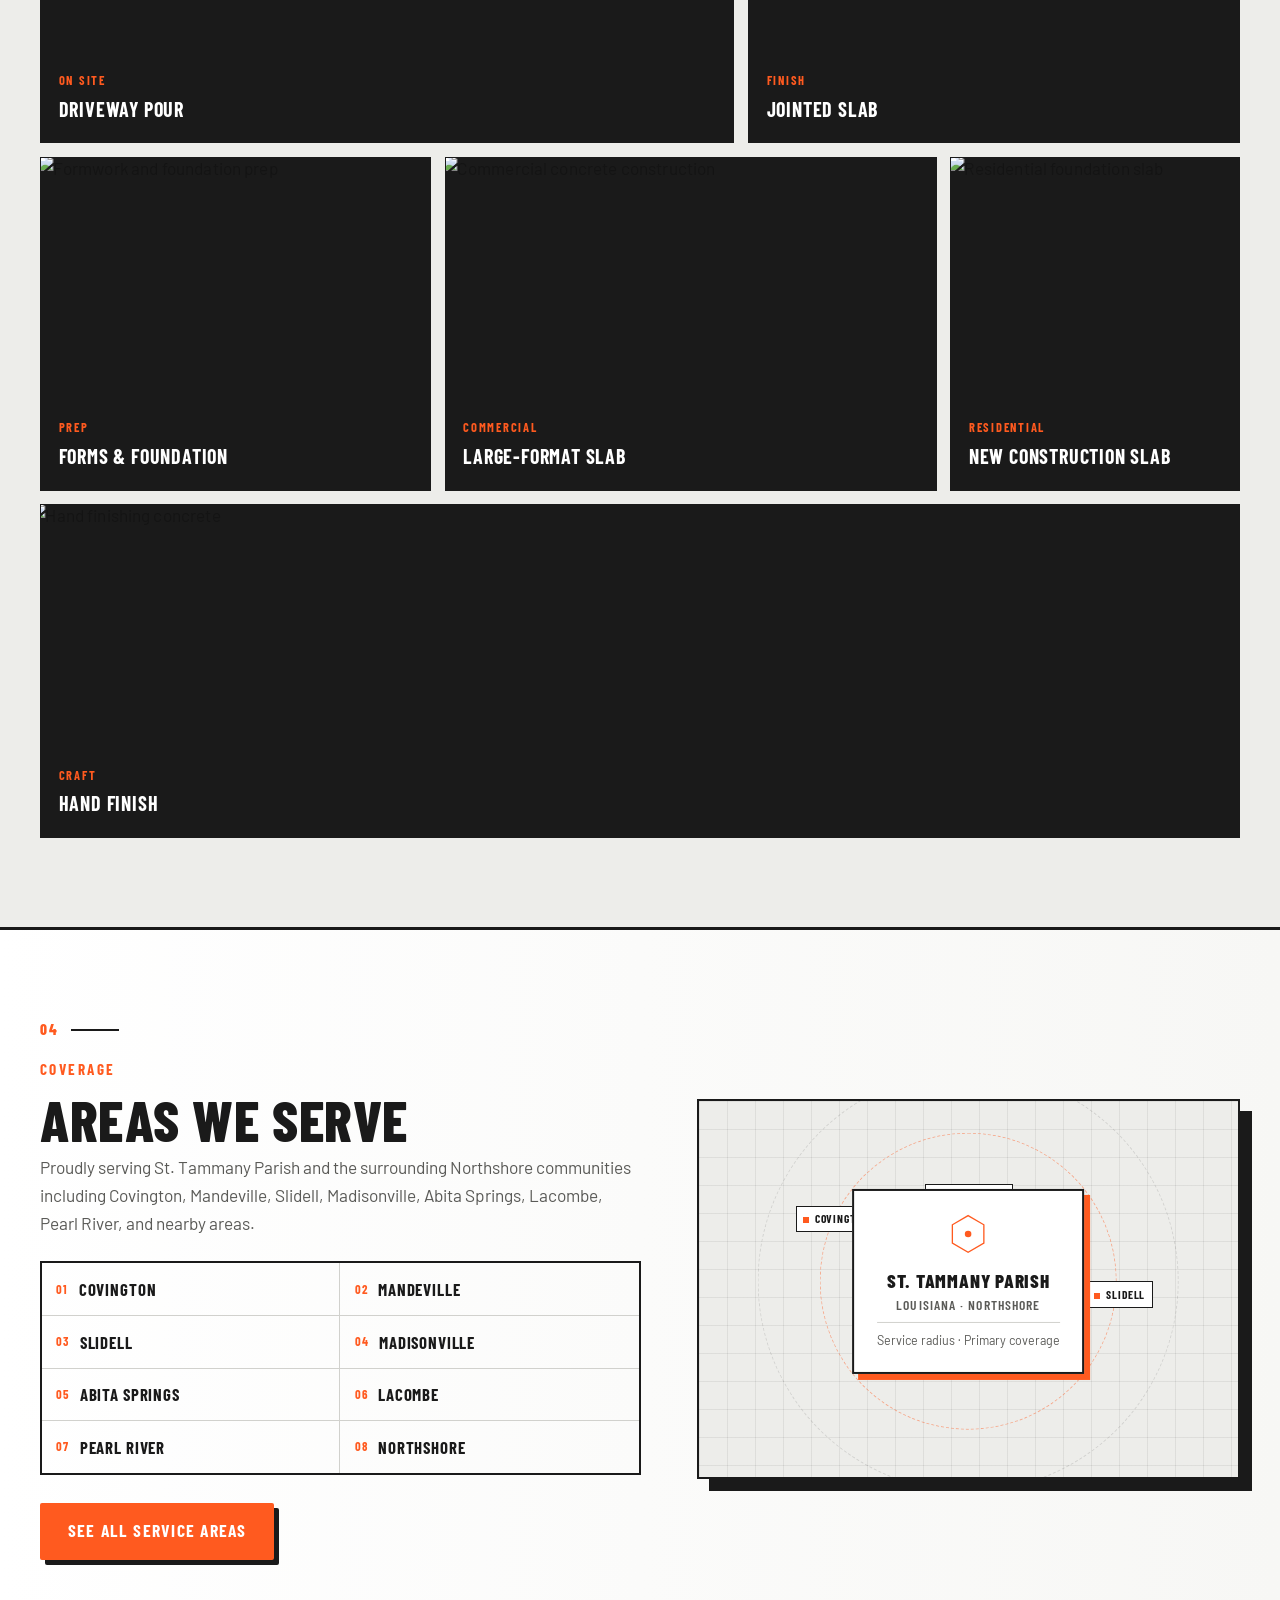
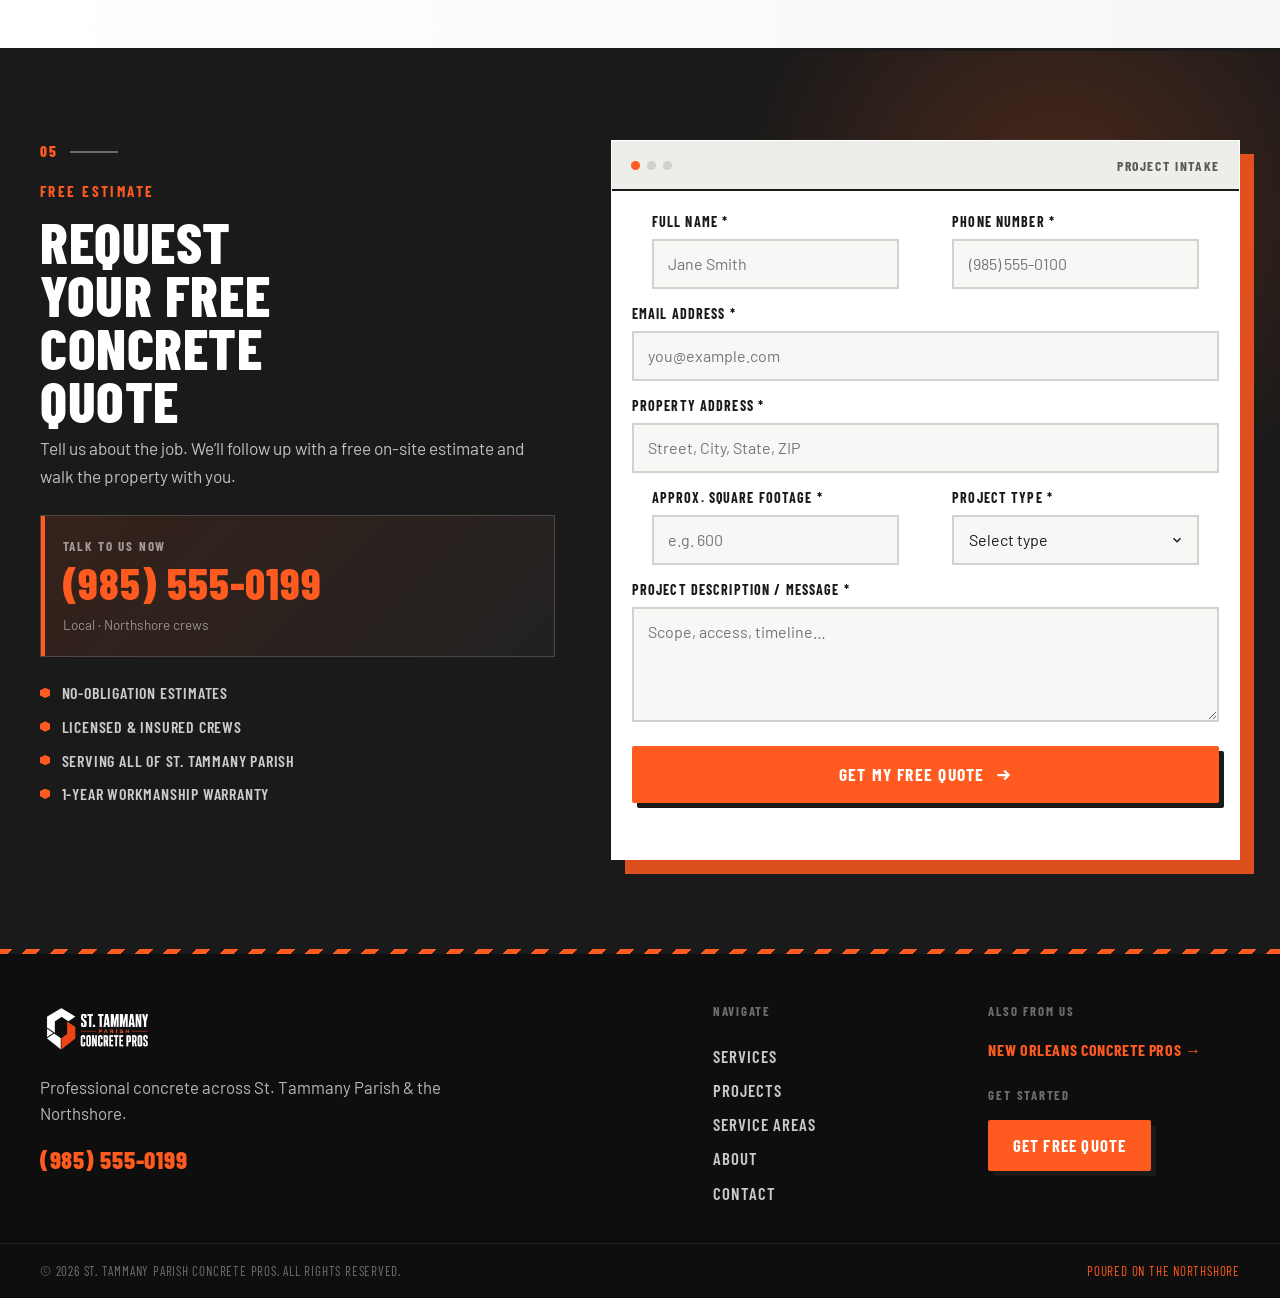
==== commit eb7eeca3: "Show only the sister brand in the top bar, opposite side per page." ====
--- a/index.html
+++ b/index.html
@@ -16,14 +16,10 @@
   <div class="noise" aria-hidden="true"></div>
   <div class="scroll-progress" id="scrollProgress" aria-hidden="true"></div>
 
-  <!-- Brand switcher (shared site) -->
-  <div class="brand-bar" role="navigation" aria-label="Company sites">
+  <!-- Switch to sister brand only (current brand omitted) -->
+  <div class="brand-bar brand-bar--end" role="navigation" aria-label="Sister company">
     <div class="container brand-bar-inner">
-      <span class="brand-bar-label">Our companies</span>
-      <div class="brand-links">
-        <a href="https://st-tammany-parish-concrete-pros.vercel.app/" class="is-active" aria-current="page">St. Tammany Parish Concrete Pros</a>
-        <a href="https://new-orleans-concrete-pros.vercel.app/">New Orleans Concrete Pros</a>
-      </div>
+      <a href="https://new-orleans-concrete-pros.vercel.app/" class="brand-switch">New Orleans Concrete Pros</a>
     </div>
   </div>
 
--- a/css/styles.css
+++ b/css/styles.css
@@ -56,7 +56,7 @@
   scroll-padding-top: calc(var(--brand-bar-h) + var(--header-h) + 12px);
 }
 
-/* —— Multi-brand site switcher —— */
+/* —— Sister-brand switcher (only the other brand is shown) —— */
 .brand-bar {
   position: sticky;
   top: 0;
@@ -68,48 +68,40 @@
 
 .brand-bar-inner {
   display: flex;
-  flex-wrap: wrap;
   align-items: center;
-  justify-content: space-between;
-  gap: 0.35rem 1rem;
   min-height: var(--brand-bar-h);
-  padding: 0.35rem 0;
-}
-
-.brand-bar-label {
-  font-family: var(--display);
-  font-size: 0.72rem;
-  font-weight: 700;
-  letter-spacing: 0.14em;
-  text-transform: uppercase;
-  color: rgba(255, 255, 255, 0.4);
-}
-
-.brand-links {
-  display: flex;
-  flex-wrap: wrap;
-  gap: 0.35rem 0.85rem;
-}
-
-.brand-links a {
+  padding: 0.4rem 0;
+}
+
+/* ST page: other brand on the right */
+.brand-bar--end .brand-bar-inner {
+  justify-content: flex-end;
+}
+
+/* NOLA page: other brand on the left */
+.brand-bar--start .brand-bar-inner {
+  justify-content: flex-start;
+}
+
+.brand-switch {
+  display: inline-flex;
+  align-items: center;
   font-family: var(--display);
   font-size: 0.82rem;
   font-weight: 700;
-  letter-spacing: 0.05em;
-  text-transform: uppercase;
-  color: rgba(255, 255, 255, 0.55);
-  padding: 0.15rem 0;
-  border-bottom: 2px solid transparent;
-  transition: color 0.15s ease, border-color 0.15s ease;
-}
-
-.brand-links a:hover {
+  letter-spacing: 0.06em;
+  text-transform: uppercase;
+  color: var(--ink);
+  background: var(--accent);
+  padding: 0.4rem 0.75rem;
+  line-height: 1.15;
+  transition: background 0.15s ease, color 0.15s ease, transform 0.15s ease;
+  max-width: min(100%, 22rem);
+}
+
+.brand-switch:hover {
+  background: var(--accent-deep);
   color: var(--white);
-}
-
-.brand-links a.is-active {
-  color: var(--accent);
-  border-bottom-color: var(--accent);
 }
 
 .footer-sister {
@@ -2097,7 +2089,7 @@
   touch-action: manipulation;
 }
 
-.brand-links a,
+.brand-switch,
 .nav-mobile a,
 .footer-cols nav a {
   touch-action: manipulation;
@@ -2125,25 +2117,13 @@
   }
 
   .brand-bar-inner {
-    flex-direction: column;
-    align-items: flex-start;
-    gap: 0.25rem;
-    padding: 0.45rem 0;
-  }
-
-  .brand-bar-label {
-    font-size: 0.65rem;
-  }
-
-  .brand-links {
-    width: 100%;
-    gap: 0.5rem 0.75rem;
-  }
-
-  .brand-links a {
+    padding: 0.4rem 0;
+  }
+
+  .brand-switch {
     font-size: 0.72rem;
-    letter-spacing: 0.03em;
-    line-height: 1.25;
+    letter-spacing: 0.04em;
+    padding: 0.45rem 0.65rem;
     max-width: 100%;
   }
 
@@ -2490,7 +2470,7 @@
     font-size: 1.95rem;
   }
 
-  .brand-links a {
+  .brand-switch {
     font-size: 0.68rem;
   }
 
